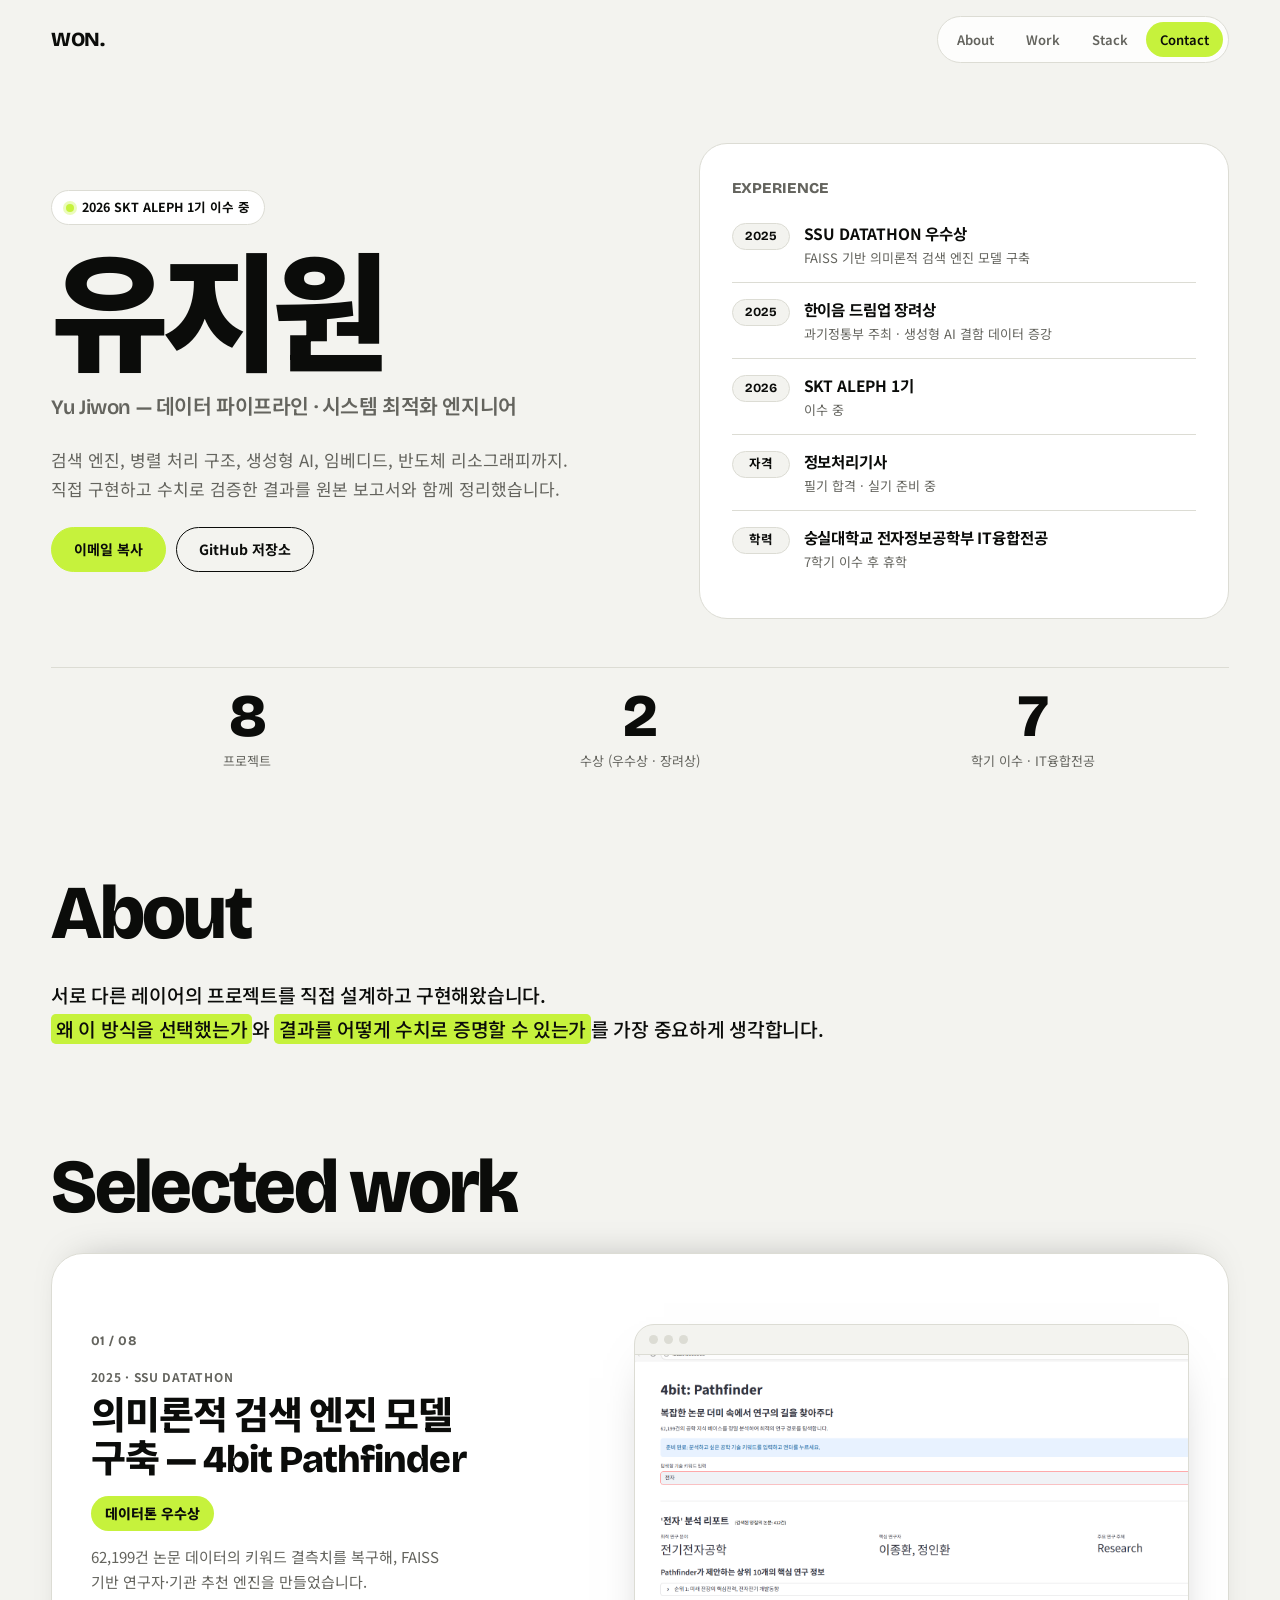
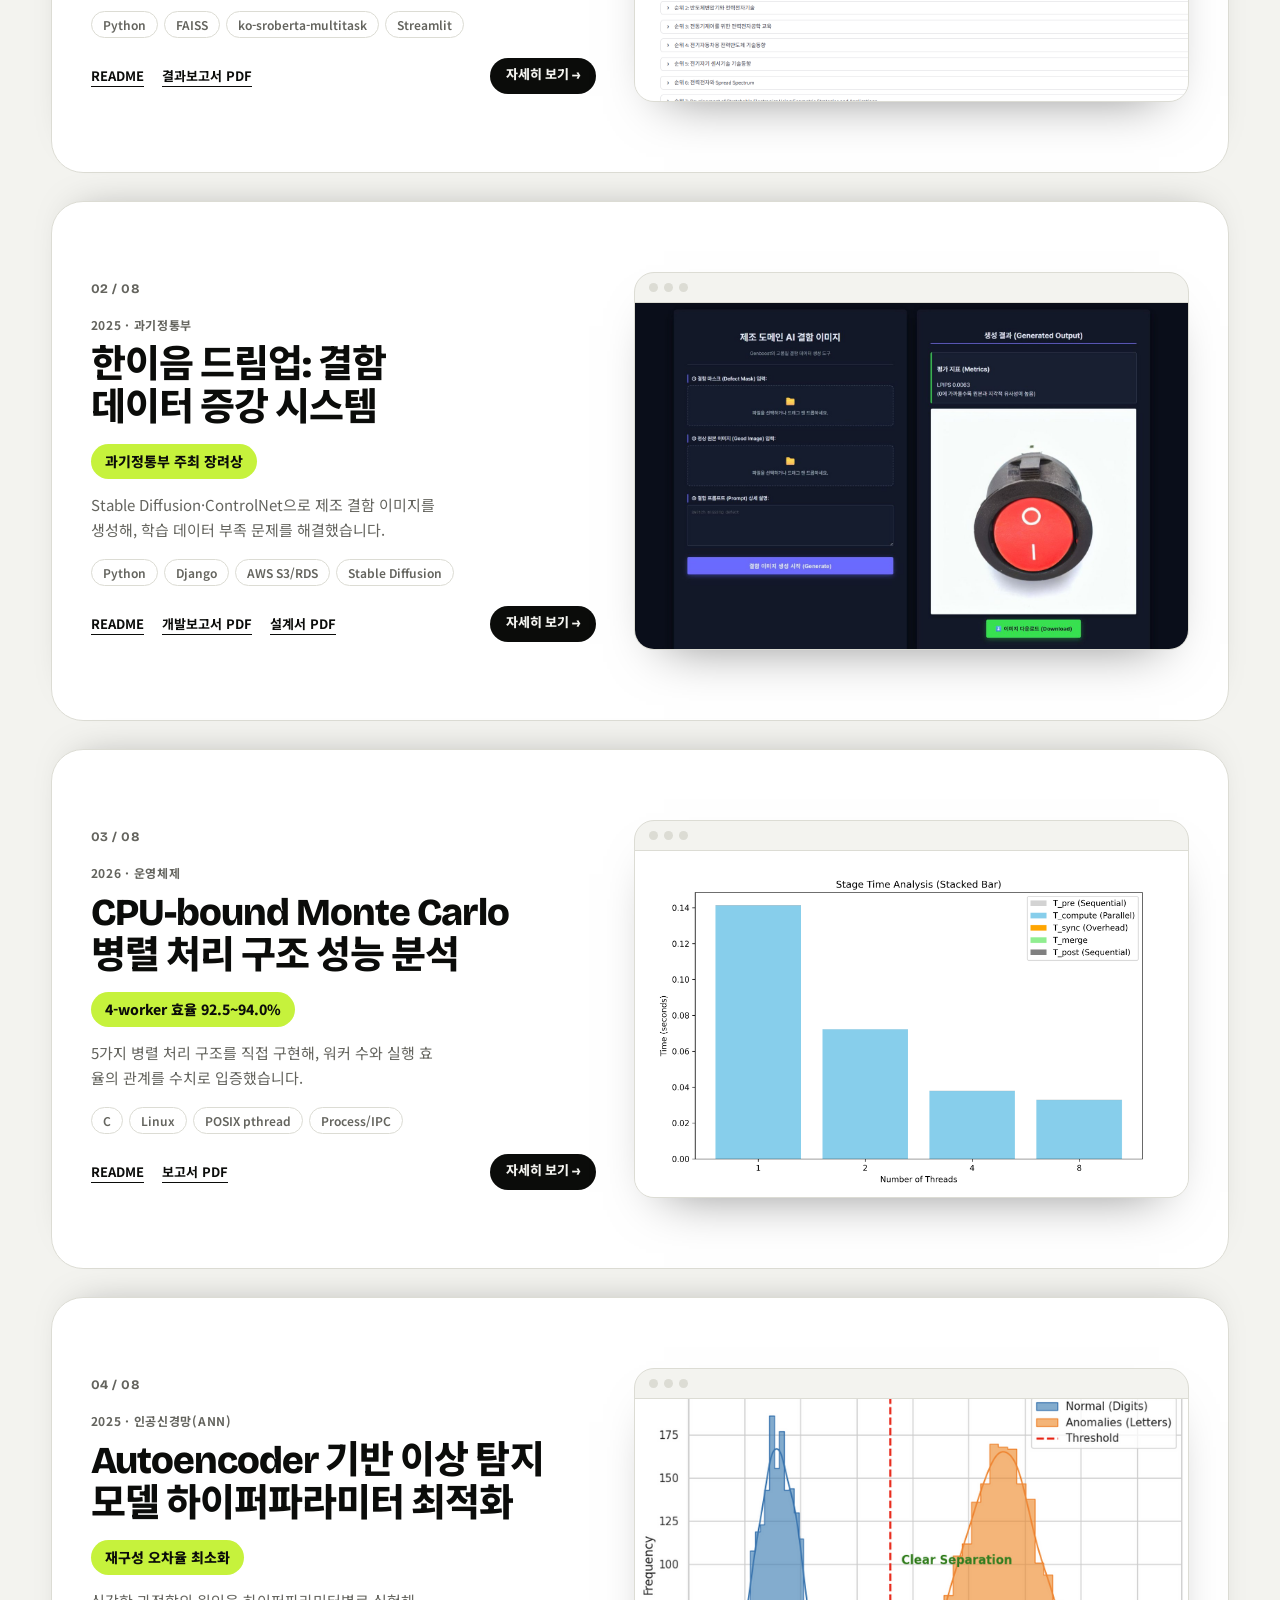
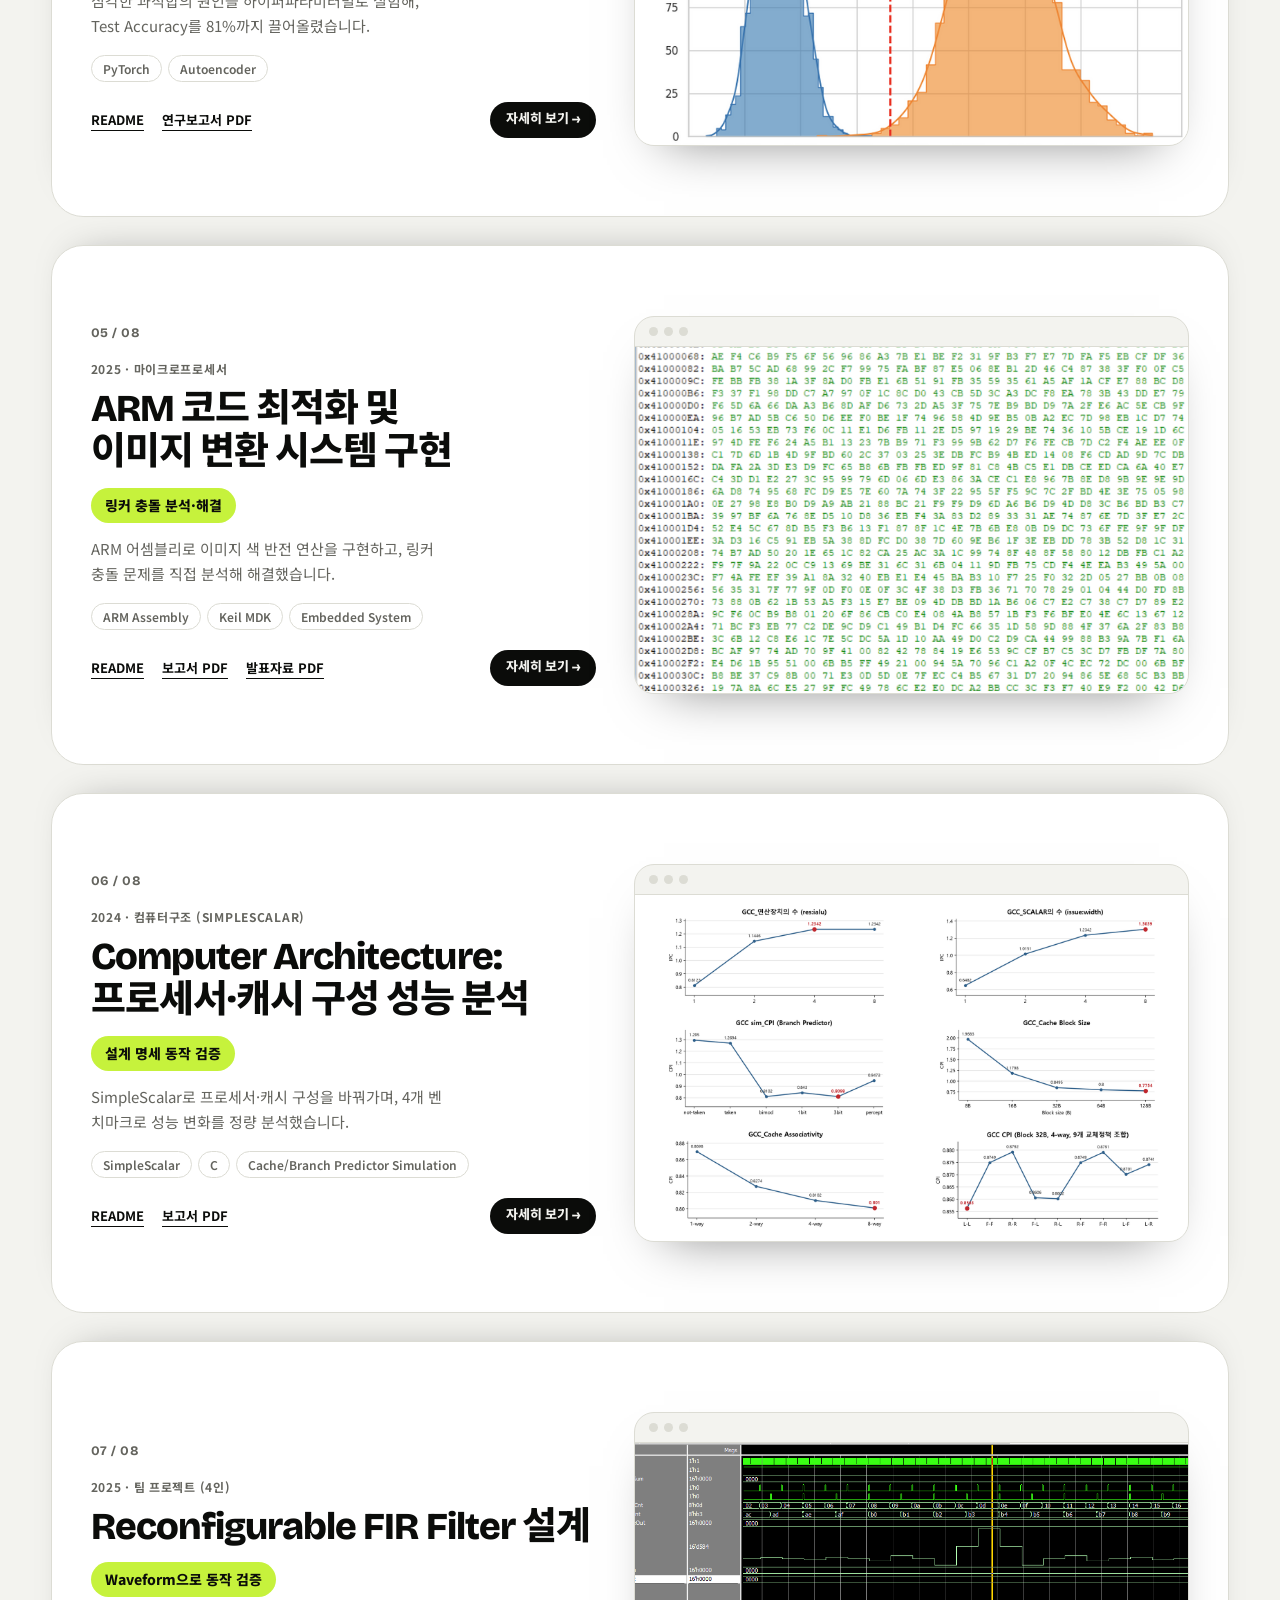
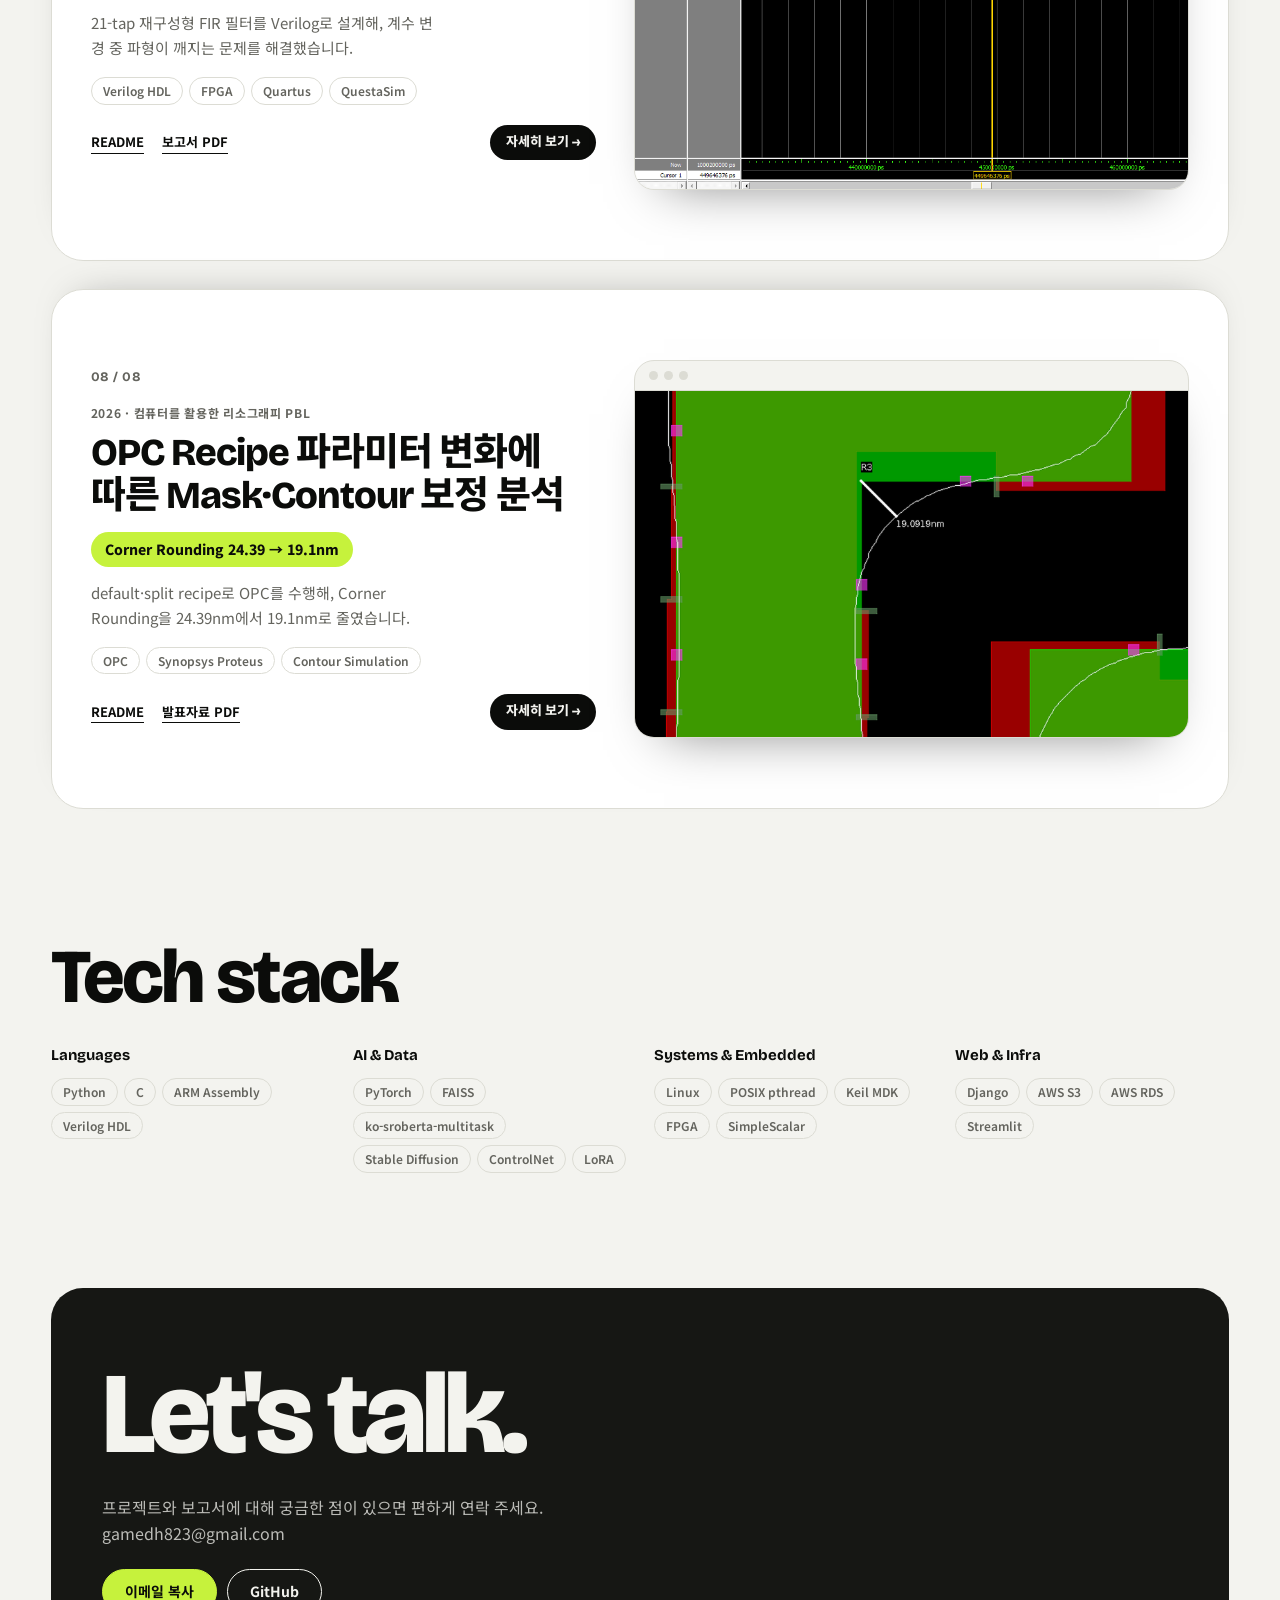
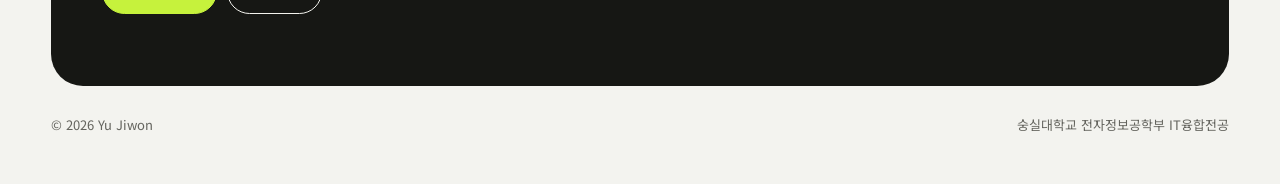
==== index.html @ 00af0dee "site.css / site.js에 버전 쿼리 추가: 수정 사항이 캐시 때문에 늦게 보이는 문제 방지 Co-Authored-By: Claude Sonnet 5.5 <noreply@" ====
<!DOCTYPE html>
<html lang="ko">
<head>
<meta charset="UTF-8">
<meta name="viewport" content="width=device-width, initial-scale=1.0">
<title>유지원 | Portfolio</title>
<meta name="description" content="검색 엔진, 운영체제 병렬 처리, 생성형 AI, 임베디드, 반도체 리소그래피까지 설계하고 수치로 검증한 프로젝트 포트폴리오">
<meta property="og:type" content="website">
<meta property="og:title" content="유지원 | Portfolio">
<meta property="og:description" content="검색 엔진, 운영체제 병렬 처리, 생성형 AI, 임베디드, 반도체 리소그래피까지 설계하고 수치로 검증한 프로젝트 포트폴리오">
<meta property="og:url" content="https://gamedh823-cmd.github.io/portfolio/">
<meta property="og:image" content="https://gamedh823-cmd.github.io/portfolio/assets/og-image.png">
<meta property="og:image:width" content="1200">
<meta property="og:image:height" content="630">
<meta name="twitter:card" content="summary_large_image">
<meta name="twitter:image" content="https://gamedh823-cmd.github.io/portfolio/assets/og-image.png">
<link rel="preconnect" href="https://fonts.googleapis.com">
<link rel="preconnect" href="https://fonts.gstatic.com" crossorigin>
<link rel="stylesheet" href="https://fonts.googleapis.com/css2?family=Bricolage+Grotesque:opsz,wght@12..96,600;12..96,800&family=Noto+Sans+KR:wght@400;500;700;900&display=swap">
<link rel="stylesheet" href="./site.css?v=202610121708">
</head>
<body>
<div class="wrap">
  <header class="nav"><a class="logo" href="#top">WON.</a><nav class="menu" aria-label="섹션 이동"><a href="#about">About</a><a href="#work">Work</a><a href="#stack">Stack</a><a class="go" href="#contact">Contact</a></nav></header>
  <section class="hero" id="top">
    <div>
      <span class="badge">2026 SKT ALEPH 1기 이수 중</span>
      <h1><em>유지원</em></h1>
      <p class="sub">Yu Jiwon — 데이터 파이프라인 · 시스템 최적화 엔지니어</p>
      <p class="blurb"><span class="ln">검색 엔진, 병렬 처리 구조, 생성형 AI, 임베디드, 반도체 리소그래피까지.</span><span class="ln">직접 구현하고 수치로 검증한 결과를 원본 보고서와 함께 정리했습니다.</span></p>
      <div class="btns"><button class="btn lime" type="button" data-copy="gamedh823@gmail.com"><span>이메일 복사</span></button><a class="btn" href="https://github.com/gamedh823-cmd/portfolio" target="_blank" rel="noopener">GitHub 저장소</a></div>
    </div>
    <aside class="hx" aria-label="Experience"><h2>Experience</h2><ul><li><span class="yr">2025</span><div><b>SSU DATATHON 우수상</b><em>FAISS 기반 의미론적 검색 엔진 모델 구축</em></div></li><li><span class="yr">2025</span><div><b>한이음 드림업 장려상</b><em>과기정통부 주최 · 생성형 AI 결함 데이터 증강</em></div></li><li><span class="yr">2026</span><div><b>SKT ALEPH 1기</b><em>이수 중</em></div></li><li><span class="yr">자격</span><div><b>정보처리기사</b><em>필기 합격 · 실기 준비 중</em></div></li><li><span class="yr">학력</span><div><b>숭실대학교 전자정보공학부 IT융합전공</b><em>7학기 이수 후 휴학</em></div></li></ul></aside>
  </section>
  <div class="nums"><div><b>8</b><span>프로젝트</span></div><div><b>2</b><span>수상 (우수상 · 장려상)</span></div><div><b>7</b><span>학기 이수 · IT융합전공</span></div></div>
  <section class="blk" id="about"><h2 class="t">About</h2><p class="about">서로 다른 레이어의 프로젝트를 직접 설계하고 구현해왔습니다.<br><mark>왜 이 방식을 선택했는가</mark>와 <mark>결과를 어떻게 수치로 증명할 수 있는가</mark>를 가장 중요하게 생각합니다.</p></section>
  <a id="projects"></a><section class="blk" id="work"><h2 class="t">Selected work</h2><div><article class="pc" style="--i:0" data-slug="semantic-search-engine" data-meta="2025 · SSU DATATHON" data-title="의미론적 검색 엔진 모델 구축 — 4bit Pathfinder" data-res="데이터톤 우수상"><div class="pt"><div class="pidx">01 / 08</div><div class="pmeta">2025 · SSU DATATHON</div><h3><a class="stretch" href="./project-pages/semantic-search-engine.html">의미론적 검색 엔진 모델 구축 — 4bit Pathfinder</a></h3><p class="pres">데이터톤 우수상</p><p class="psum">62,199건 논문 데이터의 키워드 결측치를 복구해, FAISS 기반 연구자·기관 추천 엔진을 만들었습니다.</p><div class="tags"><span class="tag">Python</span><span class="tag">FAISS</span><span class="tag">ko-sroberta-multitask</span><span class="tag">Streamlit</span></div><div class="plinks"><a href="https://github.com/gamedh823-cmd/portfolio/blob/main/projects/semantic-search-engine/README.md" target="_blank" rel="noopener">README</a><a href="./projects/semantic-search-engine/datathon_report.pdf" target="_blank" rel="noopener">결과보고서 PDF</a><span class="more">자세히 보기 →</span></div></div><div class="pm"><div class="dev"><div class="dev-bar"><i></i><i></i><i></i></div><img src="./assets/semantic-search-engine.png" alt="4bit Pathfinder 실행 화면"></div></div></article><article class="pc" style="--i:1" data-slug="hanium-dreamup" data-meta="2025 · 과기정통부" data-title="한이음 드림업: 결함 데이터 증강 시스템" data-res="과기정통부 주최 장려상"><div class="pt"><div class="pidx">02 / 08</div><div class="pmeta">2025 · 과기정통부</div><h3><a class="stretch" href="./project-pages/hanium-dreamup.html">한이음 드림업: 결함 데이터 증강 시스템</a></h3><p class="pres">과기정통부 주최 장려상</p><p class="psum">Stable Diffusion·ControlNet으로 제조 결함 이미지를 생성해, 학습 데이터 부족 문제를 해결했습니다.</p><div class="tags"><span class="tag">Python</span><span class="tag">Django</span><span class="tag">AWS S3/RDS</span><span class="tag">Stable Diffusion</span></div><div class="plinks"><a href="https://github.com/gamedh823-cmd/portfolio/blob/main/projects/hanium-dreamup/README.md" target="_blank" rel="noopener">README</a><a href="./projects/hanium-dreamup/hanium_report.pdf" target="_blank" rel="noopener">개발보고서 PDF</a><a href="./projects/hanium-dreamup/hanium_design.pdf" target="_blank" rel="noopener">설계서 PDF</a><span class="more">자세히 보기 →</span></div></div><div class="pm"><div class="dev"><div class="dev-bar"><i></i><i></i><i></i></div><img src="./assets/hanium-dreamup.jpg" alt="genboost 웹앱 생성 결과 화면 (결함 이미지와 LPIPS 평가 지표)"></div></div></article><article class="pc" style="--i:2" data-slug="os-monte-carlo-parallel" data-meta="2026 · 운영체제" data-title="CPU-bound Monte Carlo 병렬 처리 구조 성능 분석" data-res="4-worker 효율 92.5~94.0%"><div class="pt"><div class="pidx">03 / 08</div><div class="pmeta">2026 · 운영체제</div><h3><a class="stretch" href="./project-pages/os-monte-carlo-parallel.html">CPU-bound Monte Carlo 병렬 처리 구조 성능 분석</a></h3><p class="pres">4-worker 효율 92.5~94.0%</p><p class="psum">5가지 병렬 처리 구조를 직접 구현해, 워커 수와 실행 효율의 관계를 수치로 입증했습니다.</p><div class="tags"><span class="tag">C</span><span class="tag">Linux</span><span class="tag">POSIX pthread</span><span class="tag">Process/IPC</span></div><div class="plinks"><a href="https://github.com/gamedh823-cmd/portfolio/blob/main/projects/os-monte-carlo-parallel/README.md" target="_blank" rel="noopener">README</a><a href="./projects/os-monte-carlo-parallel/os_report.pdf" target="_blank" rel="noopener">보고서 PDF</a><span class="more">자세히 보기 →</span></div></div><div class="pm"><div class="dev"><div class="dev-bar"><i></i><i></i><i></i></div><img src="./assets/os-monte-carlo-parallel.png" alt="Worker 수 증가에 따른 실행 시간 감소 그래프"></div></div></article><article class="pc" style="--i:3" data-slug="ai-anomaly-detection" data-meta="2025 · 인공신경망(ANN)" data-title="Autoencoder 기반 이상 탐지 모델 하이퍼파라미터 최적화" data-res="재구성 오차율 최소화"><div class="pt"><div class="pidx">04 / 08</div><div class="pmeta">2025 · 인공신경망(ANN)</div><h3><a class="stretch" href="./project-pages/ai-anomaly-detection.html">Autoencoder 기반 이상 탐지 모델 하이퍼파라미터 최적화</a></h3><p class="pres">재구성 오차율 최소화</p><p class="psum">심각한 과적합의 원인을 하이퍼파라미터별로 실험해, Test Accuracy를 81%까지 끌어올렸습니다.</p><div class="tags"><span class="tag">PyTorch</span><span class="tag">Autoencoder</span></div><div class="plinks"><a href="https://github.com/gamedh823-cmd/portfolio/blob/main/projects/ai-anomaly-detection/README.md" target="_blank" rel="noopener">README</a><a href="./projects/ai-anomaly-detection/ann_project.pdf" target="_blank" rel="noopener">연구보고서 PDF</a><span class="more">자세히 보기 →</span></div></div><div class="pm"><div class="dev"><div class="dev-bar"><i></i><i></i><i></i></div><img src="./assets/ai-anomaly-detection.png" alt="정상/이상 데이터 재구성 오차 분포 개념도"></div></div></article><article class="pc" style="--i:4" data-slug="arm-image-processing" data-meta="2025 · 마이크로프로세서" data-title="ARM 코드 최적화 및 이미지 변환 시스템 구현" data-res="링커 충돌 분석·해결"><div class="pt"><div class="pidx">05 / 08</div><div class="pmeta">2025 · 마이크로프로세서</div><h3><a class="stretch" href="./project-pages/arm-image-processing.html">ARM 코드 최적화 및 이미지 변환 시스템 구현</a></h3><p class="pres">링커 충돌 분석·해결</p><p class="psum">ARM 어셈블리로 이미지 색 반전 연산을 구현하고, 링커 충돌 문제를 직접 분석해 해결했습니다.</p><div class="tags"><span class="tag">ARM Assembly</span><span class="tag">Keil MDK</span><span class="tag">Embedded System</span></div><div class="plinks"><a href="https://github.com/gamedh823-cmd/portfolio/blob/main/projects/arm-image-processing/README.md" target="_blank" rel="noopener">README</a><a href="./projects/arm-image-processing/microprocessor_report.pdf" target="_blank" rel="noopener">보고서 PDF</a><a href="./projects/arm-image-processing/microprocessor_presentation.pdf" target="_blank" rel="noopener">발표자료 PDF</a><span class="more">자세히 보기 →</span></div></div><div class="pm"><div class="dev"><div class="dev-bar"><i></i><i></i><i></i></div><img src="./assets/arm-image-processing.png" alt="Keil MDK 메모리 뷰 (음화 변환 실행 결과)"></div></div></article><article class="pc" style="--i:5" data-slug="cpu-4bit-architecture" data-meta="2024 · 컴퓨터구조 (SimpleScalar)" data-title="Computer Architecture: 프로세서·캐시 구성 성능 분석" data-res="설계 명세 동작 검증"><div class="pt"><div class="pidx">06 / 08</div><div class="pmeta">2024 · 컴퓨터구조 (SimpleScalar)</div><h3><a class="stretch" href="./project-pages/cpu-4bit-architecture.html">Computer Architecture: 프로세서·캐시 구성 성능 분석</a></h3><p class="pres">설계 명세 동작 검증</p><p class="psum">SimpleScalar로 프로세서·캐시 구성을 바꿔가며, 4개 벤치마크로 성능 변화를 정량 분석했습니다.</p><div class="tags"><span class="tag">SimpleScalar</span><span class="tag">C</span><span class="tag">Cache/Branch Predictor Simulation</span></div><div class="plinks"><a href="https://github.com/gamedh823-cmd/portfolio/blob/main/projects/cpu-4bit-architecture/README.md" target="_blank" rel="noopener">README</a><a href="./projects/cpu-4bit-architecture/computer_architecture_report.pdf" target="_blank" rel="noopener">보고서 PDF</a><span class="more">자세히 보기 →</span></div></div><div class="pm"><div class="dev"><div class="dev-bar"><i></i><i></i><i></i></div><img src="./assets/cpu-4bit-architecture.png" alt="GCC 벤치마크 기준 프로세서·캐시 파라미터 6종별 성능 그래프"></div></div></article><article class="pc" style="--i:6" data-slug="fir-filter-design" data-meta="2025 · 팀 프로젝트 (4인)" data-title="Reconfigurable FIR Filter 설계" data-res="Waveform으로 동작 검증"><div class="pt"><div class="pidx">07 / 08</div><div class="pmeta">2025 · 팀 프로젝트 (4인)</div><h3><a class="stretch" href="./project-pages/fir-filter-design.html">Reconfigurable FIR Filter 설계</a></h3><p class="pres">Waveform으로 동작 검증</p><p class="psum">21-tap 재구성형 FIR 필터를 Verilog로 설계해, 계수 변경 중 파형이 깨지는 문제를 해결했습니다.</p><div class="tags"><span class="tag">Verilog HDL</span><span class="tag">FPGA</span><span class="tag">Quartus</span><span class="tag">QuestaSim</span></div><div class="plinks"><a href="https://github.com/gamedh823-cmd/portfolio/blob/main/projects/fir-filter-design/README.md" target="_blank" rel="noopener">README</a><a href="./projects/fir-filter-design/fir_filter_report.pdf" target="_blank" rel="noopener">보고서 PDF</a><span class="more">자세히 보기 →</span></div></div><div class="pm"><div class="dev"><div class="dev-bar"><i></i><i></i><i></i></div><img src="./assets/fir-filter-design.png" alt="QuestaSim Impulse Response Waveform 시뮬레이션 결과"></div></div></article><article class="pc" style="--i:7" data-slug="lithography-opc-pbl" data-meta="2026 · 컴퓨터를 활용한 리소그래피 PBL" data-title="OPC Recipe 파라미터 변화에 따른 Mask·Contour 보정 분석" data-res="Corner Rounding 24.39 → 19.1nm"><div class="pt"><div class="pidx">08 / 08</div><div class="pmeta">2026 · 컴퓨터를 활용한 리소그래피 PBL</div><h3><a class="stretch" href="./project-pages/lithography-opc-pbl.html">OPC Recipe 파라미터 변화에 따른 Mask·Contour 보정 분석</a></h3><p class="pres">Corner Rounding 24.39 → 19.1nm</p><p class="psum">default·split recipe로 OPC를 수행해, Corner Rounding을 24.39nm에서 19.1nm로 줄였습니다.</p><div class="tags"><span class="tag">OPC</span><span class="tag">Synopsys Proteus</span><span class="tag">Contour Simulation</span></div><div class="plinks"><a href="https://github.com/gamedh823-cmd/portfolio/blob/main/projects/lithography-opc-pbl/README.md" target="_blank" rel="noopener">README</a><a href="./projects/lithography-opc-pbl/lithography_pbl.pdf" target="_blank" rel="noopener">발표자료 PDF</a><span class="more">자세히 보기 →</span></div></div><div class="pm"><div class="dev"><div class="dev-bar"><i></i><i></i><i></i></div><img src="./assets/lithography-opc-pbl.png" alt="Split recipe 적용 후 Corner Rounding 19.09nm 측정 화면 (Synopsys Proteus)"></div></div></article></div></section>
  <section class="blk" id="stack"><h2 class="t">Tech stack</h2><div class="stk"><div><h3>Languages</h3><div class="chips"><span class="tag">Python</span><span class="tag">C</span><span class="tag">ARM Assembly</span><span class="tag">Verilog HDL</span></div></div><div><h3>AI &amp; Data</h3><div class="chips"><span class="tag">PyTorch</span><span class="tag">FAISS</span><span class="tag">ko-sroberta-multitask</span><span class="tag">Stable Diffusion</span><span class="tag">ControlNet</span><span class="tag">LoRA</span></div></div><div><h3>Systems &amp; Embedded</h3><div class="chips"><span class="tag">Linux</span><span class="tag">POSIX pthread</span><span class="tag">Keil MDK</span><span class="tag">FPGA</span><span class="tag">SimpleScalar</span></div></div><div><h3>Web &amp; Infra</h3><div class="chips"><span class="tag">Django</span><span class="tag">AWS S3</span><span class="tag">AWS RDS</span><span class="tag">Streamlit</span></div></div></div></section>
  <section class="end" id="contact"><h2>Let's talk.</h2><p>프로젝트와 보고서에 대해 궁금한 점이 있으면 편하게 연락 주세요.<br>gamedh823@gmail.com</p><div class="btns"><button class="btn lime" type="button" data-copy="gamedh823@gmail.com"><span>이메일 복사</span></button><a class="btn" href="https://github.com/gamedh823-cmd/portfolio" target="_blank" rel="noopener">GitHub</a></div></section>
  <footer><span>© 2026 Yu Jiwon</span><span>숭실대학교 전자정보공학부 IT융합전공</span></footer>
</div>
<dialog class="sheet" id="sheet" aria-labelledby="shTitle"><div class="sh">
  <div class="shtop"><button class="pillbtn shclose" type="button">← 닫기</button><div class="shnav"><button class="pillbtn shprev" type="button" aria-label="이전 프로젝트">←</button><span class="shidx" aria-live="polite"></span><button class="pillbtn lime shnextbtn" type="button" aria-label="다음 프로젝트">→</button></div></div>
  <div class="shmeta"></div><h2 class="shtitle" id="shTitle"></h2><span class="shres"></span>
  <div class="shmedia"><div class="dev"><div class="dev-bar"><i></i><i></i><i></i></div><img alt=""></div></div>
  <div class="shbody"></div>
  <button class="shnext" type="button"><span><small>다음 프로젝트</small><b></b></span><i aria-hidden="true">→</i></button>
</div></dialog>
<template id="t-semantic-search-engine"><div class="shtags"><span class="tag">Python</span><span class="tag">FAISS</span><span class="tag">ko-sroberta-multitask</span><span class="tag">Streamlit</span></div><section class="shs"><h3>문제</h3><div class="shb"><p>62,199건의 공학 분야 논문 메타데이터를 다뤘는데, 트렌드 분석에 가장 중요한 키워드(KYWD) 필드가 <strong>26.38%나 비어 있었습니다.</strong></p>
<p>이 상태로는 정확한 연구 동향 분석이 불가능했고, 설령 키워드가 있어도 사용자가 입력한 검색어와 논문 제목의 단어가 정확히 일치하지 않으면 관련 논문을 못 찾는 문제도 있었습니다.</p></div></section><section class="shs"><h3>나의 역할</h3><div class="shb"><p>데이터 전처리부터 모델링 및 최적화까지 이 파트를 맡았습니다.</p></div></section><section class="shs"><h3>구현 방법</h3><div class="shb"><p>결측치를 그냥 버리지 않고, 논문 제목에서 단어를 추출해 채우는 방식을 택했습니다. 긴 단어부터 우선 매칭되도록 정렬한 <code>master_vocab</code> 사전을 만들고, 동의어를 하나로 묶는 매핑과 140여 개 불용어 사전으로 노이즈를 걸러 제목에서 키워드를 역추출했습니다.</p>
<p>논문 제목을 <code>ko-sroberta-multitask</code>로 임베딩하고 FAISS 인덱스에 넣어, 62,199건 전체를 실시간으로 유사도 검색할 수 있게 만들었습니다.</p>
<p>Streamlit으로 &ldquo;4bit Pathfinder&rdquo;라는 대화형 웹 UI를 만들어, 키워드를 입력하면 관련 연구 분야·핵심 연구자·주요 기관을 바로 보여주도록 구성했습니다.</p></div></section><section class="shs"><h3>문제 해결 과정</h3><div class="shb"><p>키워드 결측치 26.38%를 제목 기반 역추출로 복구했더니 <strong>77.39%가 복구되어 최종 데이터 충전율 94.0%</strong>를 달성했습니다.</p>
<p>검색 결과에는 &ldquo;소개&rdquo;, &ldquo;안내&rdquo;, &ldquo;공지&rdquo; 같은 연구와 무관한 행정성 노이즈가 섞여 들어오는 문제도 있었는데, 이런 단어가 포함된 항목을 걸러내는 필터링 로직을 추가해서 순수 연구물 위주로 결과가 나오도록 정리했습니다.</p></div></section><section class="shs"><h3>결과</h3><div class="shb res"><p>결과적으로 데이터톤에서 <strong>우수상</strong>을 받았습니다.</p></div></section><section class="shs"><h3>증빙 자료</h3><div class="shev"><a class="btn" href="./projects/semantic-search-engine/datathon_report.pdf" target="_blank" rel="noopener">데이터톤 결과보고서 (PDF)</a><a class="btn ghost" href="https://github.com/gamedh823-cmd/portfolio/blob/main/projects/semantic-search-engine/README.md" target="_blank" rel="noopener">GitHub README</a></div></section></template><template id="t-hanium-dreamup"><div class="shtags"><span class="tag">Python</span><span class="tag">Django</span><span class="tag">AWS S3/RDS</span><span class="tag">Stable Diffusion</span><span class="tag">ControlNet</span><span class="tag">LoRA</span></div><section class="shs"><h3>문제</h3><div class="shb"><p>제조 현장에서 결함 이미지를 학습 데이터로 쓰려면 실제 불량이 날 때까지 기다려야 했습니다.</p>
<p>불량률이 낮을수록 데이터는 더 안 모이는데, 검사 모델은 그 데이터로 학습해야 하는 딜레마였습니다.</p>
<p>그래서 실제 결함과 비슷한 이미지를 인위적으로 만들어내는 쪽으로 방향을 잡았습니다.</p></div></section><section class="shs"><h3>나의 역할</h3><div class="shb"><p>AI 모델 개발 파트를 맡았고, 요구사항 정의서·서비스 흐름도·화면 설계서·알고리즘 명세서·ERD까지 설계 문서 작업도 같이 했습니다.</p></div></section><section class="shs"><h3>구현 방법</h3><div class="shb"><p>Stable Diffusion에 ControlNet과 LoRA를 얹어서 제조 결함 이미지를 생성하는 모델을 만들었습니다.</p>
<p>이걸 Django 백엔드, AWS S3/RDS와 연동해서 생성된 이미지가 바로 서비스에 반영되도록 구성했습니다.</p></div></section><section class="shs"><h3>문제 해결 과정</h3><div class="shb"><p>AI 모델이 뱉어내는 결과물이 실제 응용 소프트웨어 쪽 요구사항과 맞지 않아 연동이 꼬였습니다.</p>
<p>서비스 흐름도와 알고리즘 명세서를 기준으로 인터페이스를 다시 정의해서 풀었습니다.</p></div></section><section class="shs"><h3>결과</h3><div class="shb res"><p>이 과정을 거쳐 <strong>장려상</strong>을 받았습니다.</p></div></section><section class="shs"><h3>증빙 자료</h3><div class="shev"><a class="btn" href="./projects/hanium-dreamup/hanium_report.pdf" target="_blank" rel="noopener">한이음 개발보고서 (PDF)</a><a class="btn" href="./projects/hanium-dreamup/hanium_design.pdf" target="_blank" rel="noopener">HW 제작설계서 (PDF)</a><a class="btn ghost" href="https://github.com/gamedh823-cmd/portfolio/blob/main/projects/hanium-dreamup/README.md" target="_blank" rel="noopener">GitHub README</a></div></section></template><template id="t-os-monte-carlo-parallel"><div class="shtags"><span class="tag">C</span><span class="tag">Linux</span><span class="tag">POSIX pthread</span><span class="tag">Process/IPC</span></div><section class="shs"><h3>문제</h3><div class="shb"><p>워커 수를 늘리면 그만큼 빨라질 거라고 흔히 가정하지만, 실제로 그런지 직접 측정해본 경우는 많지 않습니다.</p>
<p>코어를 다 쓰는 것(활용률)과 실제로 빨리 끝나는 것(실행시간 단축)이 같은 말인지도 확실하지 않았습니다.</p></div></section><section class="shs"><h3>나의 역할</h3><div class="shb"><p>차량 추종 위험도를 Monte Carlo로 계산하는 CPU-bound 워크로드를 설계하고, Sequential/Thread/Process/Hybrid/Pipeline 5가지 구조를 팀원들과 구현했습니다.</p>
<p>그중 초기 시스템 설계 배경과 병렬화 모델의 타당성을 정리하는 부분, 중간 발표를 맡았고, trial 단위 deterministic seed 계산과 checksum 검증 체계를 설계했습니다.</p>
<p>실험은 Linux 환경에서 1.2억 trial × 50 step 조건으로 1/2/4/8 worker 각각 직접 돌렸고, 반복 실험 수치를 대조·검수한 뒤 Speedup·Efficiency·CPU 활용률 그래프를 직접 그렸습니다.</p></div></section><section class="shs"><h3>구현 방법</h3><div class="shb"><p>CPU-bound Monte Carlo 워크로드를 C로 구현 (1.2억 trial 규모)</p>
<p>POSIX pthread, Process/IPC를 이용해 5가지 처리 구조(Sequential, Thread, Process, Hybrid, Pipeline)를 각각 구현</p>
<p>Strong Scaling 기준으로 worker 수를 늘려가며 실행 시간과 자원 사용률을 측정</p></div></section><section class="shs"><h3>문제 해결 과정</h3><div class="shb"><p>4-worker에서는 자원 포화도가 높게 나왔는데, 8-worker로 올리니 오히려 효율이 떨어졌습니다.</p>
<p>처음엔 측정 오류인가 싶어서 반복 실험으로 수치를 다시 대조·검수했는데, 같은 패턴이 재현됐습니다.</p>
<p>즉 코어를 더 쓴다고 실행시간이 그만큼 줄어드는 게 아니라는 걸 숫자로 확인한 셈입니다.</p></div></section><section class="shs"><h3>결과</h3><div class="shb res"><p>1.2억 trial 규모의 스케일링 측정을 완료했고, <strong>4-worker 환경에서 92.5~94.0% 수준의 효율</strong>을 확인했습니다.</p></div></section><section class="shs"><h3>증빙 자료</h3><div class="shev"><a class="btn" href="./projects/os-monte-carlo-parallel/os_report.pdf" target="_blank" rel="noopener">운영체제 프로젝트 보고서 (PDF)</a><a class="btn ghost" href="https://github.com/gamedh823-cmd/portfolio/blob/main/projects/os-monte-carlo-parallel/README.md" target="_blank" rel="noopener">GitHub README</a></div></section></template><template id="t-ai-anomaly-detection"><div class="shtags"><span class="tag">PyTorch</span><span class="tag">Autoencoder</span></div><section class="shs"><h3>문제</h3><div class="shb"><p>Baseline 모델(784-596-408-220-32 구조, GELU, Adam, lr 5e-3, epoch 400)을 그대로 돌렸더니 <strong>Validation 정확도는 94.5%인데 Test 정확도는 67.86%로 폭락</strong>하는 심각한 과적합이 나타났습니다.</p>
<p>epoch을 늘릴수록 모델이 이상 데이터까지 복원해버려서, 정상/이상을 가르는 threshold가 지나치게 낮아진 게 원인이었습니다.</p></div></section><section class="shs"><h3>나의 역할</h3><div class="shb"><p>Layer/Node 구조, Epoch, Batch Size·Learning Rate, Optimizer·Activation Function, Loss Function을 하나씩 바꿔가며 비교하는 하이퍼파라미터 최적화 실험을 진행했습니다.</p></div></section><section class="shs"><h3>구현 방법</h3><div class="shb"><p>Layer/Node: 784-596-408-220-32에서 784-600-512-256-128-64-32로 층을 늘려 Latent Space 분리를 더 뚜렷하게 만들었습니다.</p>
<p>Epoch: 400에서 60으로 줄여 과적합을 억제했습니다.</p>
<p>Batch Size·Learning Rate: lr 0.001/0.005 × batch 64/128/256 조합을 전부 비교했습니다.</p>
<p>Optimizer·Activation: Adam+SiLU, AdamW+GELU, NAdam+ReLU 세 조합을 비교했습니다.</p>
<p>Loss Function: MSE, L1, HuberLoss, BCELoss를 비교했습니다.</p></div></section><section class="shs"><h3>문제 해결 과정</h3><div class="shb"><p>가장 인상적이었던 건 Learning Rate 0.005에 batch 128을 같이 쓰니 <strong>Accuracy가 0.51까지 붕괴</strong>한 실험이었습니다.</p>
<p>학습률과 배치가 둘 다 크면 gradient 분산이 줄면서 최소점 주변을 지나쳐 진동·발산한다는 걸 수치로 확인했습니다.</p>
<p>반대로 lr 0.001은 batch 크기가 바뀌어도 안정적이었습니다.</p>
<p>최종적으로는 NAdam+ReLU 조합이 정상·이상 데이터의 재구성 오차 분리도가 가장 좋았고, Loss Function은 MSE가 가장 안정적으로 수렴했습니다.</p></div></section><section class="shs"><h3>결과</h3><div class="shb res"><p>최종 모델(784-600-512-256-128-64-32, ReLU, NAdam, lr 1e-3, batch 64, epoch 60, MSE)로 <strong>Test Accuracy 0.8116, Precision 0.8133, Recall 0.8090, F1-Score 0.8111</strong>을 달성했습니다.</p></div></section><section class="shs"><h3>증빙 자료</h3><div class="shev"><a class="btn" href="./projects/ai-anomaly-detection/ann_project.pdf" target="_blank" rel="noopener">ANN 연구보고서 (PDF)</a><a class="btn ghost" href="https://github.com/gamedh823-cmd/portfolio/blob/main/projects/ai-anomaly-detection/README.md" target="_blank" rel="noopener">GitHub README</a></div></section></template><template id="t-arm-image-processing"><div class="shtags"><span class="tag">ARM Assembly</span><span class="tag">Keil MDK</span><span class="tag">Embedded System</span></div><section class="shs"><h3>문제</h3><div class="shb"><p>Keil MDK 환경에서 32비트 RGBA 이미지를 어셈블리 레벨에서 직접 처리해야 하는 과제였습니다.</p>
<p>고수준 언어의 도움 없이 레지스터 단위로 픽셀을 다뤄야 했습니다.</p></div></section><section class="shs"><h3>나의 역할</h3><div class="shb"><p>Subproject#2인 색 반전(negative) 연산을 맡아서, R/G/B 채널 값을 각각 255에서 빼는 어셈블리 함수를 직접 짰습니다.</p></div></section><section class="shs"><h3>구현 방법</h3><div class="shb"><p>32비트 RGBA 픽셀을 순회하며 R, G, B 각 채널을 255에서 빼는 색 반전 연산을 ARM 어셈블리로 구현</p>
<p>원본의 순차 접근 방식과, 채널별로 독립적으로 후처리하는 메모리 리로케이션(Planner) 방식을 비교해 구조를 설계</p>
<p>Keil MDK에서 메모리 맵을 직접 분석</p></div></section><section class="shs"><h3>문제 해결 과정</h3><div class="shb"><p>개발 중에 링커 진입점이 중복 충돌하는 <strong>L6235E</strong> 에러가 났습니다.</p>
<p><code>assem.s</code> 파일 안에서 ENTRY와 EXPORT를 재정의해서 진입점을 다시 잡는 방식으로 해결했습니다.</p></div></section><section class="shs"><h3>결과</h3><div class="shb res"><p><strong>Subproject#2 구현을 완료</strong>했고, 메모리 리로케이션 분석 결과를 보고서로 정리했습니다.</p></div></section><section class="shs"><h3>증빙 자료</h3><div class="shev"><a class="btn" href="./projects/arm-image-processing/microprocessor_report.pdf" target="_blank" rel="noopener">마이크로프로세서 보고서 (PDF)</a><a class="btn" href="./projects/arm-image-processing/microprocessor_presentation.pdf" target="_blank" rel="noopener">발표자료 (PDF)</a><a class="btn ghost" href="https://github.com/gamedh823-cmd/portfolio/blob/main/projects/arm-image-processing/README.md" target="_blank" rel="noopener">GitHub README</a></div></section></template><template id="t-cpu-4bit-architecture"><div class="shtags"><span class="tag">SimpleScalar</span><span class="tag">C</span><span class="tag">Cache/Branch Predictor Simulation</span></div><section class="shs"><h3>문제</h3><div class="shb"><p>&ldquo;연산 장치를 늘리면 항상 빨라진다&rdquo;, &ldquo;캐시를 늘리면 항상 좋아진다&rdquo;는 가정이 실제로 어느 지점까지 맞고 어디서 깨지는지, 직접 시뮬레이션해서 확인해본 적은 없었습니다.</p>
<p>하드웨어를 직접 제작하지 않고도 이런 설계 옵션들의 효과를 비교할 방법이 필요했습니다.</p></div></section><section class="shs"><h3>나의 역할</h3><div class="shb"><p>팀원 4명(김주하, 유지원, 이재민, 최은지)이 함께 SimpleScalar 시뮬레이터로 프로세서 구성(연산장치 수, superscalar width, branch predictor)과 캐시 구성(block size, associativity, replacement policy)을 바꿔가며 실험을 설계했습니다.</p>
<p>GCC·ANAGRAM·COMPRESS95·GO 4개 벤치마크에 대해 시뮬레이션을 돌리고 결과를 분석했습니다.</p></div></section><section class="shs"><h3>구현 방법</h3><div class="shb"><p>res:ialu(정수 ALU 개수), issue:width(스칼라 수), bpred(분기 예측 방식)를 각각 바꿔가며 IPC/CPI 변화를 측정했습니다.</p>
<p>cache block size(8B~128B), associativity(1~8-way), replacement policy(LRU/FIFO/RANDOM 9가지 조합)를 바꿔가며 CPI·AMAT 변화를 측정했습니다.</p>
<p>개별 파라미터의 최적값을 먼저 찾은 뒤, 이를 조합했을 때 성능이 실제로 더 좋아지는지 검증하는 방식으로 최적 캐시 구성을 탐색했습니다.</p></div></section><section class="shs"><h3>문제 해결 과정</h3><div class="shb"><p>연산 장치 수를 4개에서 8개로 늘려도 IPC가 그대로인 현상을 발견했습니다.</p>
<p>issue:width(한 사이클에 실행 단계로 넘길 수 있는 명령어 수)가 4로 고정되어 있어, 늘어난 연산 장치가 실제로는 활용되지 못하고 있었습니다.</p>
<p>캐시 쪽에서는 COMPRESS95와 GO에서 각각 측정 오류·워크로드 특성 문제를 발견해 재검증했습니다.</p>
<p>그 결과 애플리케이션마다 최적 조합이 다르다는 것을 확인했습니다 — 예를 들어 COMPRESS95는 다른 벤치마크와 달리 64B block size가 최적이었습니다.</p></div></section><section class="shs"><h3>결과</h3><div class="shb res"><p>4개 벤치마크 모두에서 <strong>개별 파라미터를 최적화한 조합이 각 파라미터를 단독으로 최적화했을 때보다 낮은 CPI</strong>를 기록해, 파라미터 간 상호작용을 수치로 입증했습니다.</p></div></section><section class="shs"><h3>증빙 자료</h3><div class="shev"><a class="btn" href="./projects/cpu-4bit-architecture/computer_architecture_report.pdf" target="_blank" rel="noopener">프로젝트 보고서 (PDF)</a><a class="btn ghost" href="https://github.com/gamedh823-cmd/portfolio/blob/main/projects/cpu-4bit-architecture/README.md" target="_blank" rel="noopener">GitHub README</a></div></section></template><template id="t-fir-filter-design"><div class="shtags"><span class="tag">Verilog HDL</span><span class="tag">FPGA</span><span class="tag">Quartus</span><span class="tag">QuestaSim</span></div><section class="shs"><h3>문제</h3><div class="shb"><p>고정 계수(fixed-coefficient) FIR 필터는 설계 시점에 정해진 필터 특성 하나만 제공합니다. 저역통과·고역통과·대역통과 등 특성이 바뀔 때마다 하드웨어를 새로 설계해야 하는 게 비효율적이었습니다.</p></div></section><section class="shs"><h3>나의 역할</h3><div class="shb"><p>기본 Verilog 코드 작성, Waveform 확인, 보고서 작성을 맡았습니다. (팀장·발표는 한승조, Waveform 확인·발표는 최승완, Testbench 코드 작성은 정의찬이 각각 분담)</p></div></section><section class="shs"><h3>구현 방법</h3><div class="shb"><p>21-tap Multiply-Accumulate(MAC) 구조의 FIR 필터를 Verilog로 설계</p>
<p>필터 계수(coefficient)를 4개의 SRAM(SpSram10x16) 모듈에 저장해, 계수를 바꾸는 것만으로 필터 특성을 재구성할 수 있는 구조로 설계</p>
<p>Controller(FSM)로 &ldquo;계수 업데이트 단계&rdquo;와 &ldquo;필터 연산 단계&rdquo;를 분리 제어</p>
<p>Quartus·QuestaSim으로 시뮬레이션 및 Impulse Response Waveform 분석</p></div></section><section class="shs"><h3>문제 해결 과정</h3><div class="shb"><p>FIR 연산이 진행되는 도중 계수를 바꾸면 tap마다 서로 다른 계수가 섞여서 waveform이 고르게 안 나오는 문제가 있었습니다.</p>
<p>계수 업데이트 구간과 필터 연산 구간을 완전히 분리된 타이밍으로 설계해서 해결했습니다 — 필터 연산 단계에서는 SRAM을 Read-only로, 계수 업데이트 단계에서는 Write-only로 동작하도록 FSM에서 통제했습니다.</p></div></section><section class="shs"><h3>결과</h3><div class="shb res"><p>Impulse Response Waveform 검증 결과, 계수가 정상적으로 로딩되고 <strong>FIR 구조에 오류가 없음을 확인</strong>했습니다.</p><p>출력 파형은 Kaiser window 기반 계수의 대칭 구조(Linear Phase FIR)를 그대로 보여주었습니다.</p></div></section><section class="shs"><h3>증빙 자료</h3><div class="shev"><a class="btn" href="./projects/fir-filter-design/fir_filter_report.pdf" target="_blank" rel="noopener">Reconfigurable FIR Filter 보고서 (PDF)</a><a class="btn ghost" href="https://github.com/gamedh823-cmd/portfolio/blob/main/projects/fir-filter-design/README.md" target="_blank" rel="noopener">GitHub README</a></div></section></template><template id="t-lithography-opc-pbl"><div class="shtags"><span class="tag">OPC</span><span class="tag">Synopsys Proteus</span><span class="tag">Contour Simulation</span></div><section class="shs"><h3>문제</h3><div class="shb"><p>빛의 회절 때문에 마스크 패턴을 그대로 인쇄하면 모서리가 둥글어지고 선폭이 줄어드는 왜곡이 생깁니다. OPC는 이를 미리 보정하는 기술인데, Recipe 파라미터에 따라 보정 결과가 달라집니다.</p>
<p>어떤 파라미터가 어떤 품질 지표를 바꾸는지 직접 확인하는 것이 과제의 목표였습니다.</p></div></section><section class="shs"><h3>나의 역할</h3><div class="shb"><p>6인 팀에서 실험을 담당했습니다. default / split 두 가지 recipe를 설정해 OPC를 수행하고, Contour simulation 결과를 비교하는 실험을 진행했습니다.</p></div></section><section class="shs"><h3>구현 방법</h3><div class="shb"><p>Feature Classification: Min_feature 65nm → 50nm</p>
<p>Dissection: nominal_seg_len 50 → 40, num_run_segs 5 → 6 등으로 Edge를 더 세밀하게 분할</p>
<p>Retargeting: vert_control 1.0 → 0.8로 Corner 부근 과보정 방지</p>
<p>Hierman으로 Template 생성 후 Corexec으로 Recipe를 적용해 OPC 수행, Contour simulation 후 CD 측정</p></div></section><section class="shs"><h3>문제 해결 과정</h3><div class="shb"><p>파라미터마다 영향을 주는 영역이 달라, 변경 항목별로 예상 결과를 먼저 세운 뒤 실제 측정값과 대조했습니다.</p>
<p>두 recipe의 Contour를 같은 위치에서 측정해 Segment 세분화 → Corner·Edge 보정 정밀도 향상이라는 가설을 확인했습니다.</p></div></section><section class="shs"><h3>결과</h3><div class="shb res"><p>Split recipe 적용으로 <strong>Corner Rounding 24.39nm → 19.1nm</strong>, Mask–Contour CD 차이 5nm → 3.5nm, Contour narrowing 1.5nm → 1nm로 개선됐고 Line Edge Roughness도 감소했습니다.</p></div></section><section class="shs"><h3>증빙 자료</h3><div class="shev"><a class="btn" href="./projects/lithography-opc-pbl/lithography_pbl.pdf" target="_blank" rel="noopener">PBL 과제 발표자료 (PDF)</a><a class="btn ghost" href="https://github.com/gamedh823-cmd/portfolio/blob/main/projects/lithography-opc-pbl/README.md" target="_blank" rel="noopener">GitHub README</a></div></section></template>
<script src="./site.js?v=202610121708"></script>
</body>
</html>
---- site.css ----
/* Layout: 라임 포인트 + 큰 타이포. 히어로는 이름(작게) | Experience 2단. 프로젝트는 쌓이는 카드, 클릭하면 아래에서 올라오는 상세 시트. */
  :root{
    --bg:#f3f3ef; --fg:#0b0c0a; --muted:#64645e; --card:#ffffff; --line:#dcdcd4; --lime:#c6f23c; --on-lime:#0b0c0a; --ink2:#161714; --on-ink2:#f3f3ee;
    --font:"Bricolage Grotesque","Noto Sans KR",system-ui,sans-serif; --kr:"Noto Sans KR",system-ui,sans-serif;
  }
  @media (prefers-color-scheme:dark){:root:not([data-theme="light"]){
    --bg:#0b0c0a; --fg:#f3f3ee; --muted:#9b9b92; --card:#151613; --line:#2a2b26; --ink2:#f3f3ee; --on-ink2:#0b0c0a; color-scheme:dark;}}
  :root[data-theme="dark"]{--bg:#0b0c0a; --fg:#f3f3ee; --muted:#9b9b92; --card:#151613; --line:#2a2b26; --ink2:#f3f3ee; --on-ink2:#0b0c0a; color-scheme:dark;}
  *{box-sizing:border-box}
  body{margin:0;background:var(--bg);color:var(--fg);font-family:var(--kr);font-size:16px;line-height:1.65;padding-inline:clamp(16px,4vw,56px)}
  a{color:inherit;text-decoration:none}
  html{scroll-behavior:smooth} html.sheet-open{overflow:hidden}
  .wrap{max-width:1240px;margin:0 auto}
  .nav{position:sticky;top:env(safe-area-inset-top,0px);z-index:30;display:flex;justify-content:space-between;align-items:center;gap:12px;padding:16px 0}
  .nav .logo{font-family:var(--font);font-weight:800;font-size:20px;letter-spacing:-.02em}
  .nav .menu{display:flex;gap:4px;padding:5px;background:color-mix(in srgb,var(--card) 80%,transparent);backdrop-filter:blur(10px);-webkit-backdrop-filter:blur(10px);border:1px solid var(--line);border-radius:99px;overflow-x:auto;scrollbar-width:none}
  .nav .menu::-webkit-scrollbar{display:none}
  .nav .menu a{flex:none;font-size:13px;font-weight:600;padding:7px 14px;border-radius:99px;color:var(--muted)}.nav .menu a:hover{color:var(--fg)}
  .nav .menu a.go{background:var(--lime);color:var(--on-lime)}
  .badge{display:inline-flex;align-items:center;gap:8px;font-size:12.5px;font-weight:700;border:1px solid var(--line);background:var(--card);border-radius:99px;padding:6px 14px}
  .badge::before{content:"";width:8px;height:8px;border-radius:50%;background:var(--lime);box-shadow:0 0 0 3px color-mix(in srgb,var(--lime) 35%,transparent)}
  .hero{display:grid;grid-template-columns:minmax(0,1.1fr) minmax(0,1fr);gap:clamp(24px,5vw,72px);align-items:center;padding:clamp(28px,5vw,64px) 0 clamp(28px,4vw,48px)}
  .hero h1{font-family:var(--font);font-weight:800;font-size:clamp(60px,10vw,136px);line-height:.95;letter-spacing:-.05em;margin:20px 0 0}
  .hero h1 em{font-style:normal;font-family:var(--kr);font-weight:900;letter-spacing:-.06em}
  .hero .sub{font-family:var(--font);font-weight:600;font-size:clamp(17px,1.6vw,23px);letter-spacing:-.02em;margin:10px 0 0;color:var(--muted);word-break:keep-all;text-wrap:balance}
  .hero .blurb{max-width:none;word-break:keep-all;margin:22px 0 24px;color:var(--muted);font-size:clamp(14.5px,1.4vw,17px)}
  .btns{display:flex;flex-wrap:wrap;gap:10px}
  .btn{font:inherit;font-weight:700;font-size:14px;padding:12px 22px;border-radius:99px;border:1px solid var(--fg);background:transparent;color:var(--fg);cursor:pointer;display:inline-block;line-height:1.4}
  .btn.lime{background:var(--lime);border-color:var(--lime);color:var(--on-lime)}
  .btn.ghost{border-color:var(--line);color:var(--muted)}
  .btn:hover{opacity:.85}
  .btn:focus-visible,.menu a:focus-visible,.pc a:focus-visible,.pillbtn:focus-visible,.shnext:focus-visible{outline:2px solid var(--fg);outline-offset:3px}
  .hx{background:var(--card);border:1px solid var(--line);border-radius:28px;padding:clamp(20px,3vw,32px)}
  .hx h2{font-family:var(--font);font-weight:800;font-size:15px;letter-spacing:.02em;margin:0 0 6px;text-transform:uppercase;color:var(--muted)}
  .hx ul{list-style:none;margin:0;padding:0}
  .hx li{display:grid;grid-template-columns:58px minmax(0,1fr);gap:14px;align-items:baseline;padding:14px 0;border-top:1px solid var(--line)}
  .hx li:first-child{border-top:0}
  .yr{font-family:var(--font);font-weight:700;font-size:12.5px;background:var(--bg);border:1px solid var(--line);border-radius:99px;padding:2px 0;text-align:center}
  .hx b{display:block;font-size:15.5px;letter-spacing:-.01em}.hx em{display:block;font-style:normal;font-size:13px;color:var(--muted)}
  .nums{display:grid;grid-template-columns:repeat(auto-fit,minmax(140px,1fr));border-top:1px solid var(--line)}
  .nums div{padding:18px 0 0;text-align:center}.nums b{display:block;font-family:var(--font);font-weight:800;font-size:clamp(34px,5vw,60px);line-height:1;letter-spacing:-.03em}
  .nums span{font-size:13px;color:var(--muted)}
  h2.t{font-family:var(--font);font-weight:800;font-size:clamp(34px,6vw,76px);line-height:1;letter-spacing:-.035em;margin:0 0 28px}
  .blk{padding:clamp(48px,8vw,104px) 0 0}.blk,.hero{scroll-margin-top:70px}
  .about{font-size:clamp(18px,.8vw + 9px,26px);line-height:1.75;letter-spacing:-.015em;font-weight:500;max-width:none;margin:0;word-break:keep-all;text-wrap:pretty}
  .about mark{background:var(--lime);color:var(--on-lime);padding:.05em .25em;border-radius:.25em;-webkit-box-decoration-break:clone;box-decoration-break:clone}
  .pc{position:sticky;top:calc(84px + var(--i)*12px);display:grid;grid-template-columns:minmax(0,1fr) minmax(0,1.1fr);gap:clamp(18px,3vw,40px);align-items:center;min-height:min(520px,80vh);margin-bottom:28px;padding:clamp(20px,3vw,40px);background:var(--card);border:1px solid var(--line);border-radius:32px;box-shadow:0 -14px 40px -28px rgba(0,0,0,.4);cursor:pointer}
  .pidx{font-family:var(--font);font-weight:700;font-size:13px;color:var(--muted);letter-spacing:.04em}
  .pmeta{margin-top:14px;font-size:12px;font-weight:700;letter-spacing:.06em;text-transform:uppercase;color:var(--muted)}
  .pc h3{font-family:var(--font),var(--kr);font-weight:800;font-size:clamp(24px,3vw,38px);line-height:1.15;letter-spacing:-.025em;margin:8px 0 14px;word-break:keep-all;text-wrap:balance}
  .pres{display:inline-block;margin:0 0 14px;font-weight:800;font-size:14px;background:var(--lime);color:var(--on-lime);border-radius:99px;padding:6px 14px}
  .psum{margin:0 0 16px;color:var(--muted);font-size:15px;max-width:44ch}
  .tags{display:flex;flex-wrap:wrap;gap:6px}.tag{font-size:12px;font-weight:600;border:1px solid var(--line);border-radius:99px;padding:3px 11px;color:var(--muted)}
  .plinks{display:flex;flex-wrap:wrap;align-items:center;gap:6px 18px;margin-top:20px;font-size:13px;font-weight:700}
  .plinks a{position:relative;z-index:2;border-bottom:1px solid var(--fg)}.plinks a:hover{color:var(--muted)}
  .more{margin-left:auto;font-family:var(--font);font-weight:800;font-size:13px;background:var(--fg);color:var(--bg);border-radius:99px;padding:7px 16px}
  .stretch::after{content:"";position:absolute;inset:0;z-index:1;border-radius:32px}
  .dev{background:var(--bg);border:1px solid var(--line);border-radius:20px;overflow:hidden;box-shadow:0 24px 50px -30px rgba(0,0,0,.5)}
  .dev-bar{display:flex;gap:6px;padding:10px 14px;border-bottom:1px solid var(--line)}.dev-bar i{width:9px;height:9px;border-radius:50%;background:var(--line);display:block}
  .dev img{display:block;width:100%;aspect-ratio:16/10;object-fit:cover}
  .stk{display:grid;grid-template-columns:repeat(auto-fit,minmax(240px,1fr));gap:28px}.stk h3{font-family:var(--font);font-size:15px;margin:0 0 10px}.chips{display:flex;flex-wrap:wrap;gap:6px}
  .end{margin-top:clamp(56px,9vw,120px);padding:clamp(32px,6vw,72px) clamp(20px,4vw,56px);background:var(--ink2);color:var(--on-ink2);border-radius:32px}
  .end h2{font-family:var(--font);font-weight:800;font-size:clamp(40px,9vw,120px);line-height:.95;letter-spacing:-.045em;margin:0 0 24px}
  .end .btn{border-color:var(--on-ink2);color:var(--on-ink2)}.end .btn.lime{background:var(--lime);border-color:var(--lime);color:var(--on-lime)}
  .end p{margin:0 0 22px;opacity:.75}
  footer{display:flex;flex-wrap:wrap;justify-content:space-between;gap:8px;padding:28px 0 48px;font-size:13px;color:var(--muted)}

  /* ---- 프로젝트 상세 시트 ---- */
  dialog.sheet{border:0;padding:0;margin:0;width:100%;height:100%;max-width:none;max-height:none;background:transparent;color:var(--fg)}
  dialog.sheet[open]{display:block}
  dialog.sheet::backdrop{background:rgba(5,6,4,.62);backdrop-filter:blur(4px)}
  .sh{position:relative;width:min(1480px,calc(100% - 48px));height:calc(100% - clamp(12px,4vh,40px));margin:clamp(12px,4vh,40px) auto 0;overflow-y:auto;overscroll-behavior:contain;background:var(--bg);border:1px solid var(--line);border-bottom:0;border-radius:32px 32px 0 0;padding:0 clamp(18px,4vw,56px) 56px}
  .shtop{position:sticky;top:0;z-index:5;display:flex;align-items:center;justify-content:space-between;gap:10px;padding:16px 0;background:color-mix(in srgb,var(--bg) 88%,transparent);backdrop-filter:blur(10px);-webkit-backdrop-filter:blur(10px)}
  .pillbtn{font:inherit;font-size:13px;font-weight:700;cursor:pointer;color:var(--fg);background:var(--card);border:1px solid var(--line);border-radius:99px;padding:8px 16px}
  .pillbtn:hover{border-color:var(--fg)}.pillbtn.lime{background:var(--lime);border-color:var(--lime);color:var(--on-lime)}
  .shnav{display:flex;align-items:center;gap:8px}.shidx{font-family:var(--font);font-weight:700;font-size:13px;color:var(--muted);min-width:56px;text-align:center}
  .shmeta{margin-top:18px;font-size:12px;font-weight:700;letter-spacing:.06em;text-transform:uppercase;color:var(--muted)}
  .sh h2.shtitle{font-family:var(--font),var(--kr);font-weight:800;font-size:clamp(28px,5vw,60px);line-height:1.1;letter-spacing:-.035em;margin:10px 0 18px;word-break:keep-all;text-wrap:wrap}
  .shres{display:inline-block;margin:0 0 28px;font-weight:800;font-size:15px;background:var(--lime);color:var(--on-lime);border-radius:99px;padding:8px 18px}
  .shmedia{margin:0 auto 28px;width:50%}
  .shtags{display:flex;flex-wrap:wrap;gap:6px;margin-bottom:12px}
  .shs{display:grid;grid-template-columns:minmax(0,clamp(150px,13vw,260px)) minmax(0,1fr);gap:8px clamp(24px,3vw,56px);padding:clamp(26px,2.4vw,40px) 0;border-top:1px solid var(--line)}
  .shs h3{font-family:var(--font),var(--kr);font-weight:800;font-size:clamp(18px,.8vw + 10px,30px);letter-spacing:-.02em;margin:0}
  .shb p{margin:0 0 .75em;color:var(--muted);font-size:clamp(16px,.7vw + 9px,24px);line-height:1.85}.shb p:last-child{margin-bottom:0}.shb strong{color:var(--fg)}
  .shb ul{margin:0;padding-left:1.25em;color:var(--muted);font-size:clamp(16px,.7vw + 9px,24px);line-height:1.85}.shb code{background:var(--card);border:1px solid var(--line);border-radius:6px;padding:1px 6px;font-size:.9em}
  .shb.res{background:var(--card);border:1px solid var(--line);border-left:6px solid var(--lime);border-radius:16px;padding:clamp(18px,1.6vw,30px) clamp(22px,2vw,36px)}
  .shb.res p{color:var(--fg);font-size:clamp(17px,.7vw + 10px,26px)}.shb.res strong{background:var(--lime);color:var(--on-lime);padding:0 .3em;border-radius:.25em}
  .shev{display:flex;flex-wrap:wrap;gap:10px}
  .shorig{margin:6px 0 0;font-size:13px}.shorig a{color:var(--muted);border-bottom:1px solid var(--line)}.shorig a:hover{color:var(--fg)}
  .shnext{display:flex;justify-content:space-between;align-items:center;gap:16px;width:100%;margin-top:36px;padding:24px clamp(18px,3vw,36px);line-height:1;font:inherit;text-align:left;cursor:pointer;color:var(--on-ink2);background:var(--ink2);border:0;border-radius:28px}
  .shnext>span{display:flex;flex-direction:column;gap:6px;min-width:0}
  .shnext small{display:block;font-size:12px;line-height:1;opacity:.65;letter-spacing:.06em;text-transform:uppercase}
  .shnext b{display:block;font-family:var(--font),var(--kr);font-size:clamp(18px,2.6vw,30px);line-height:1.2;letter-spacing:-.025em;word-break:keep-all}
  .shnext i{font-style:normal;font-family:var(--font);font-weight:800;font-size:28px;background:var(--lime);color:var(--on-lime);width:52px;height:52px;border-radius:50%;display:flex;align-items:center;justify-content:center;flex:none}

  @media(max-width:900px){
    .hero{grid-template-columns:minmax(0,1fr)}
    .pc{position:relative;grid-template-columns:minmax(0,1fr);min-height:0;border-radius:26px}.pm{order:-1}.stretch::after{border-radius:26px}
    .more{margin-left:0}
    .shs{grid-template-columns:minmax(0,1fr)}
  }
  @media(max-width:560px){.nav .logo{display:none}.nav{justify-content:center}.sh{border-radius:24px 24px 0 0}.pillbtn{padding:8px 13px}.shidx{min-width:44px}}
  @media(prefers-reduced-motion:reduce){html{scroll-behavior:auto}}
  @media(prefers-reduced-motion:no-preference){
    dialog.sheet[open] .sh{animation:sh-up .28s cubic-bezier(.2,.8,.2,1)}
    dialog.sheet[open]::backdrop{animation:sh-fade .28s ease-out}
    @keyframes sh-up{from{transform:translateY(60px);opacity:0}to{transform:none;opacity:1}}
    @keyframes sh-fade{from{opacity:0}to{opacity:1}}
  }

  /* ---- 시트 스크롤바 숨김 (스크롤은 휠·터치·키보드로 그대로 동작) ---- */
  dialog.sheet{overflow:hidden}
  .sh{scrollbar-width:none;-ms-overflow-style:none}
  .sh::-webkit-scrollbar{display:none;width:0;height:0}

  /* 모바일: 시트는 화면 전체 폭 */
  @media(max-width:700px){.sh{width:100%}}

  /* 큰 화면(데스크톱 모니터): 기본 배율 75%, 프로젝트 상세 시트는 그 안에서 2/3 배율(= 화면의 50% 크기) */
  @media(min-width:1500px){html{zoom:.75}.sh{zoom:.6667}}

  .hero .blurb .ln{display:block}
  @media(min-width:900px){.hero .sub{white-space:nowrap}}
  @media(max-width:900px){.shmedia{width:100%}}
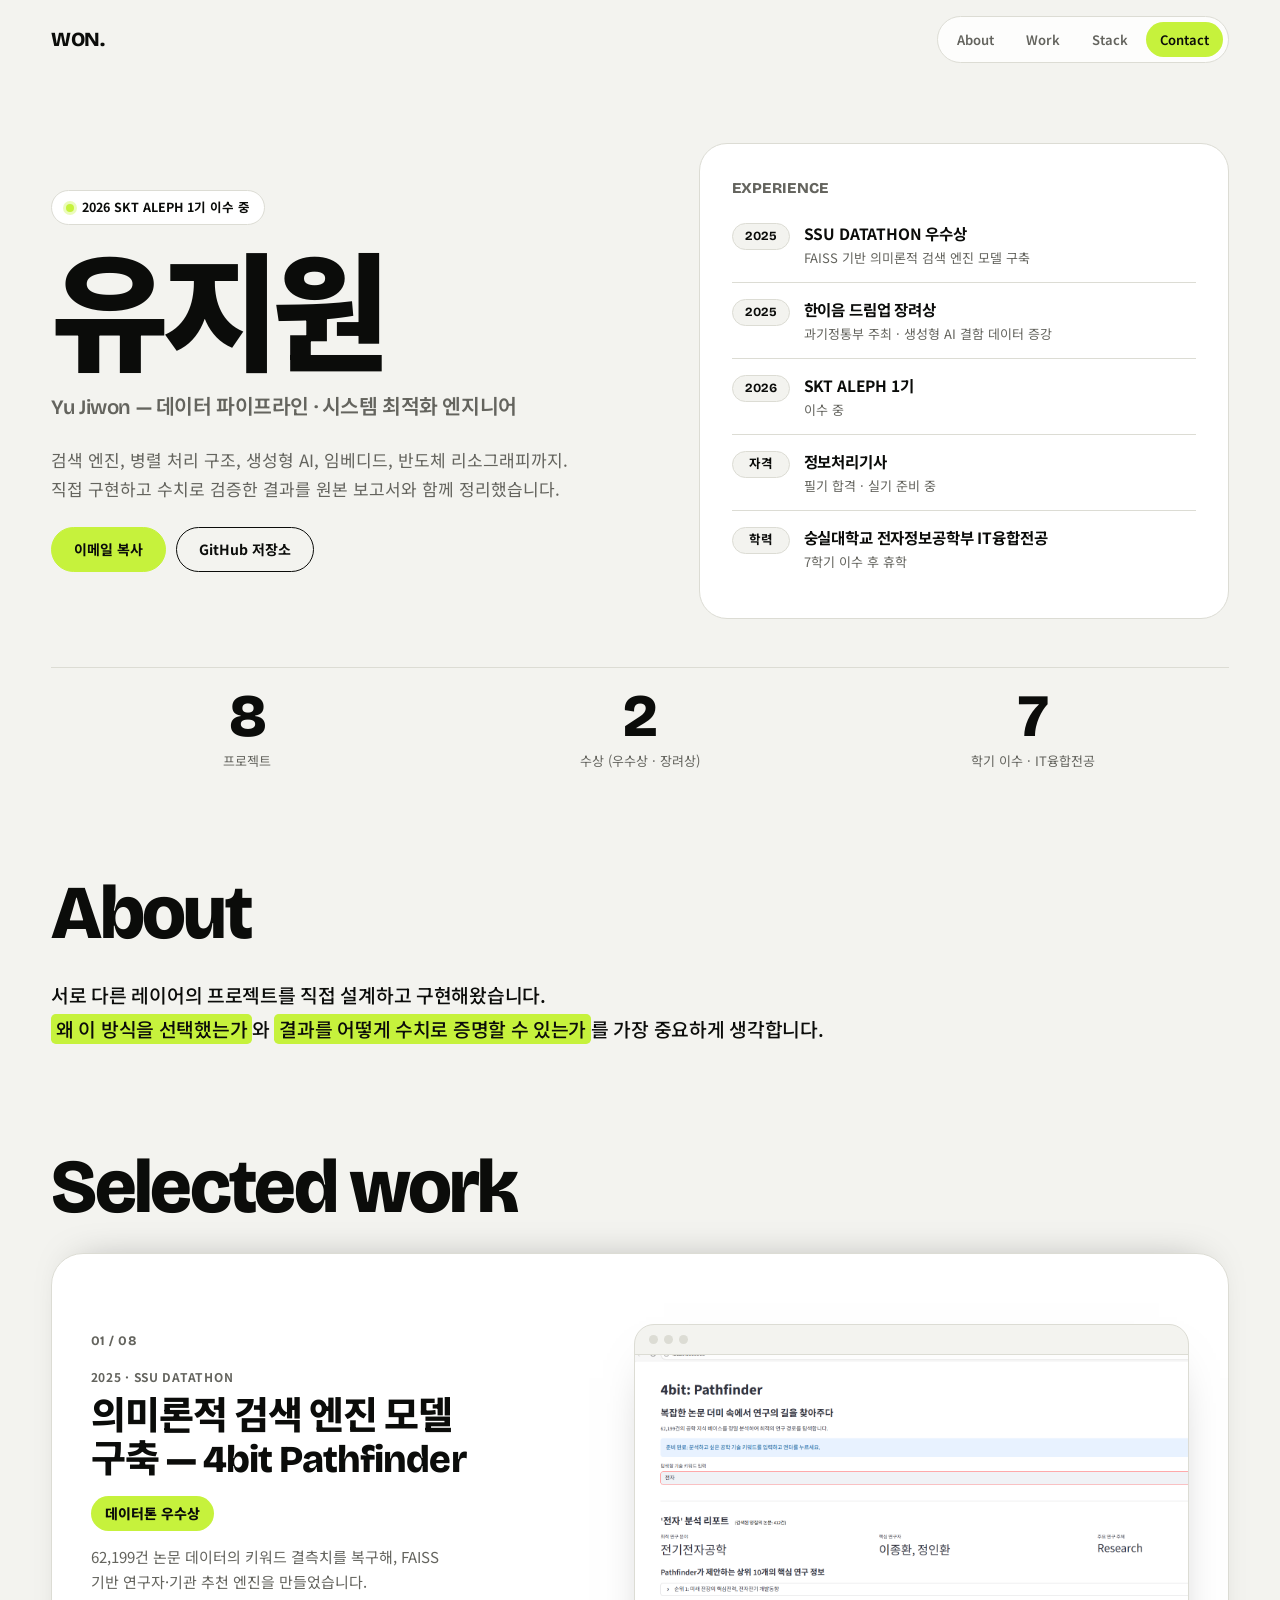
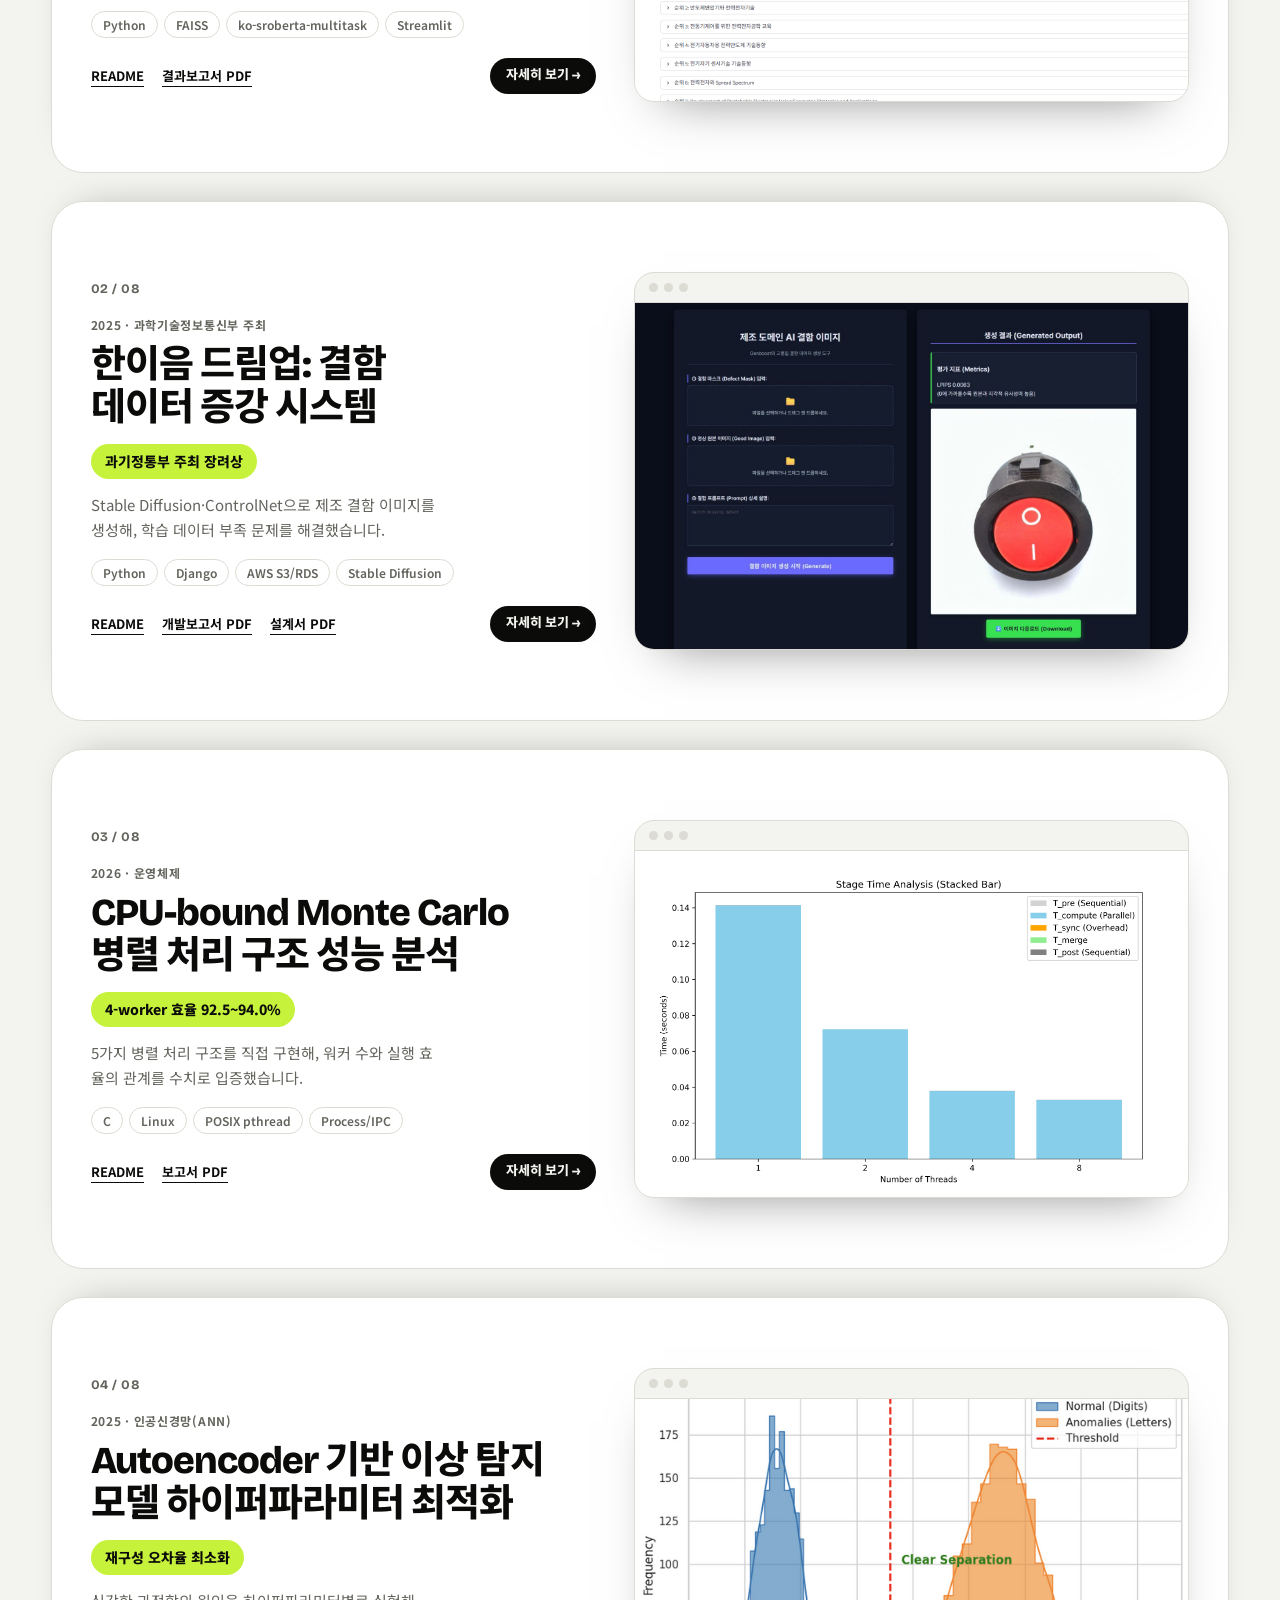
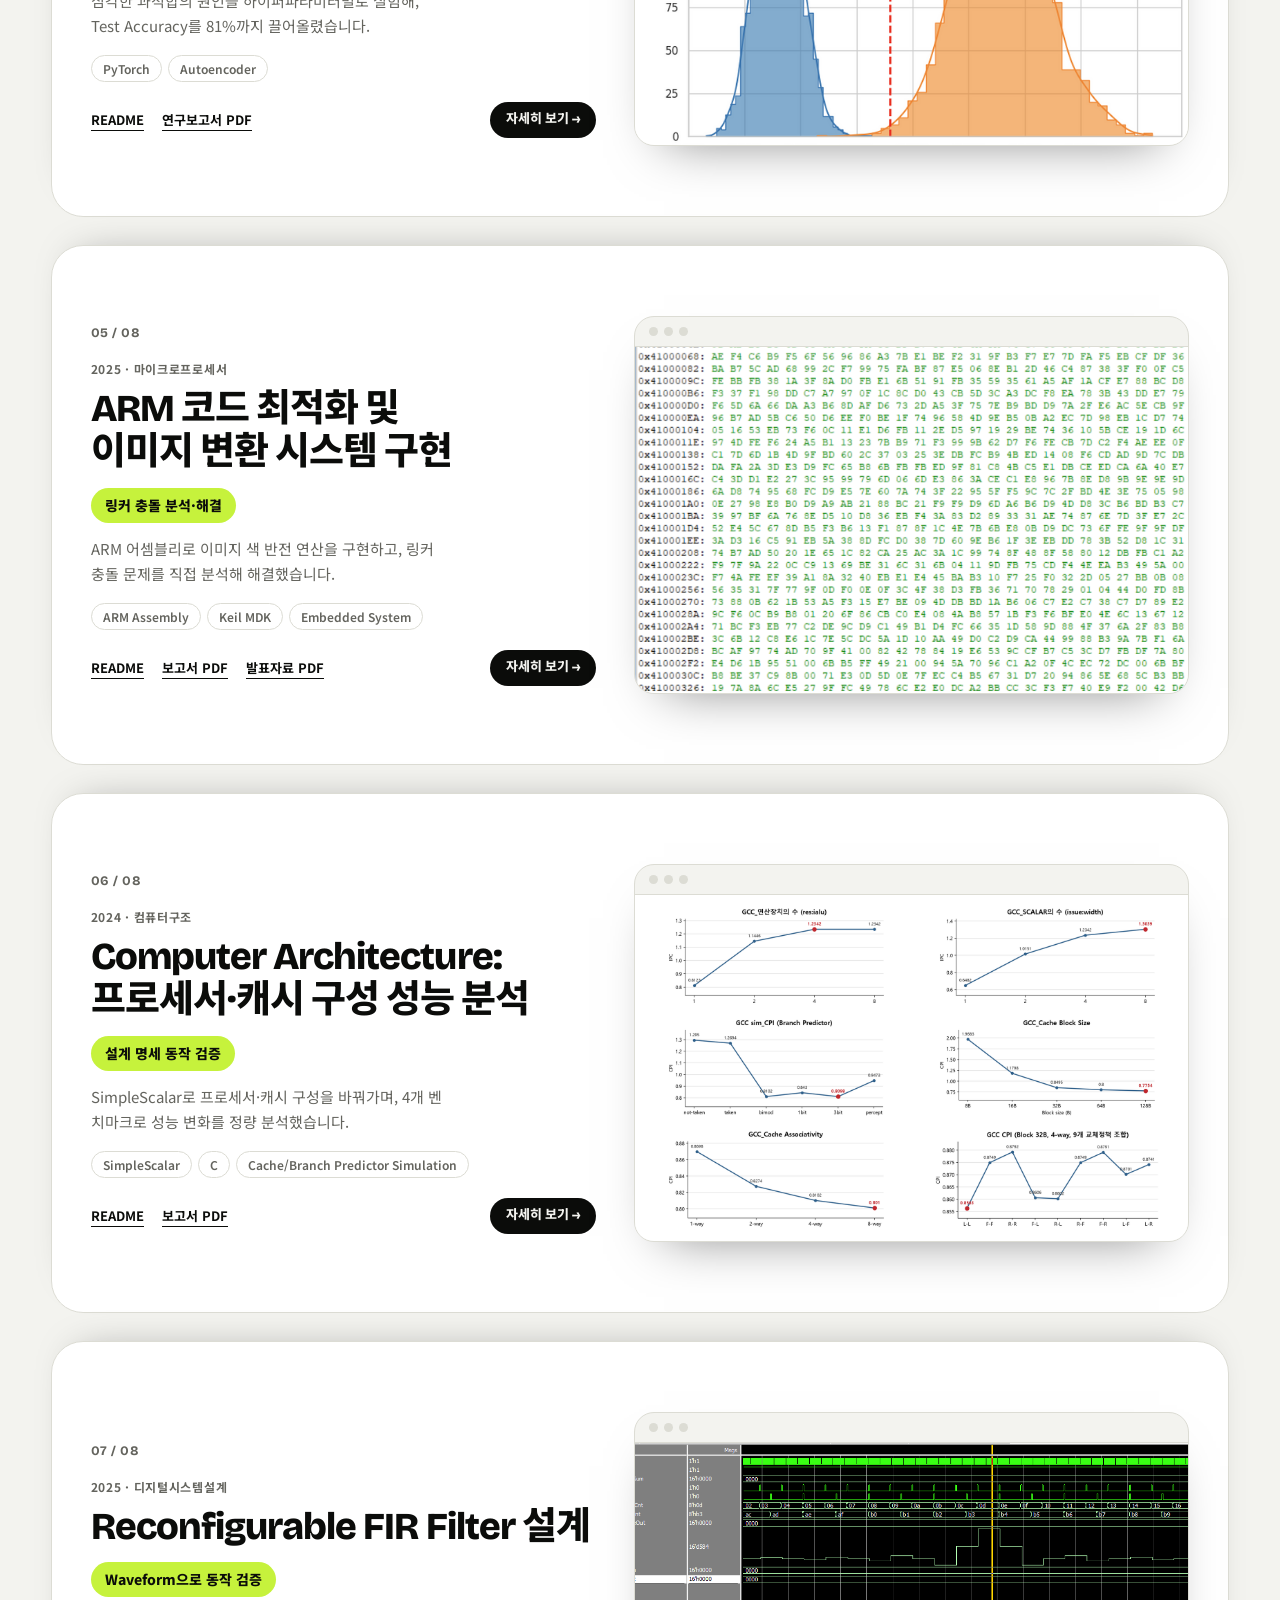
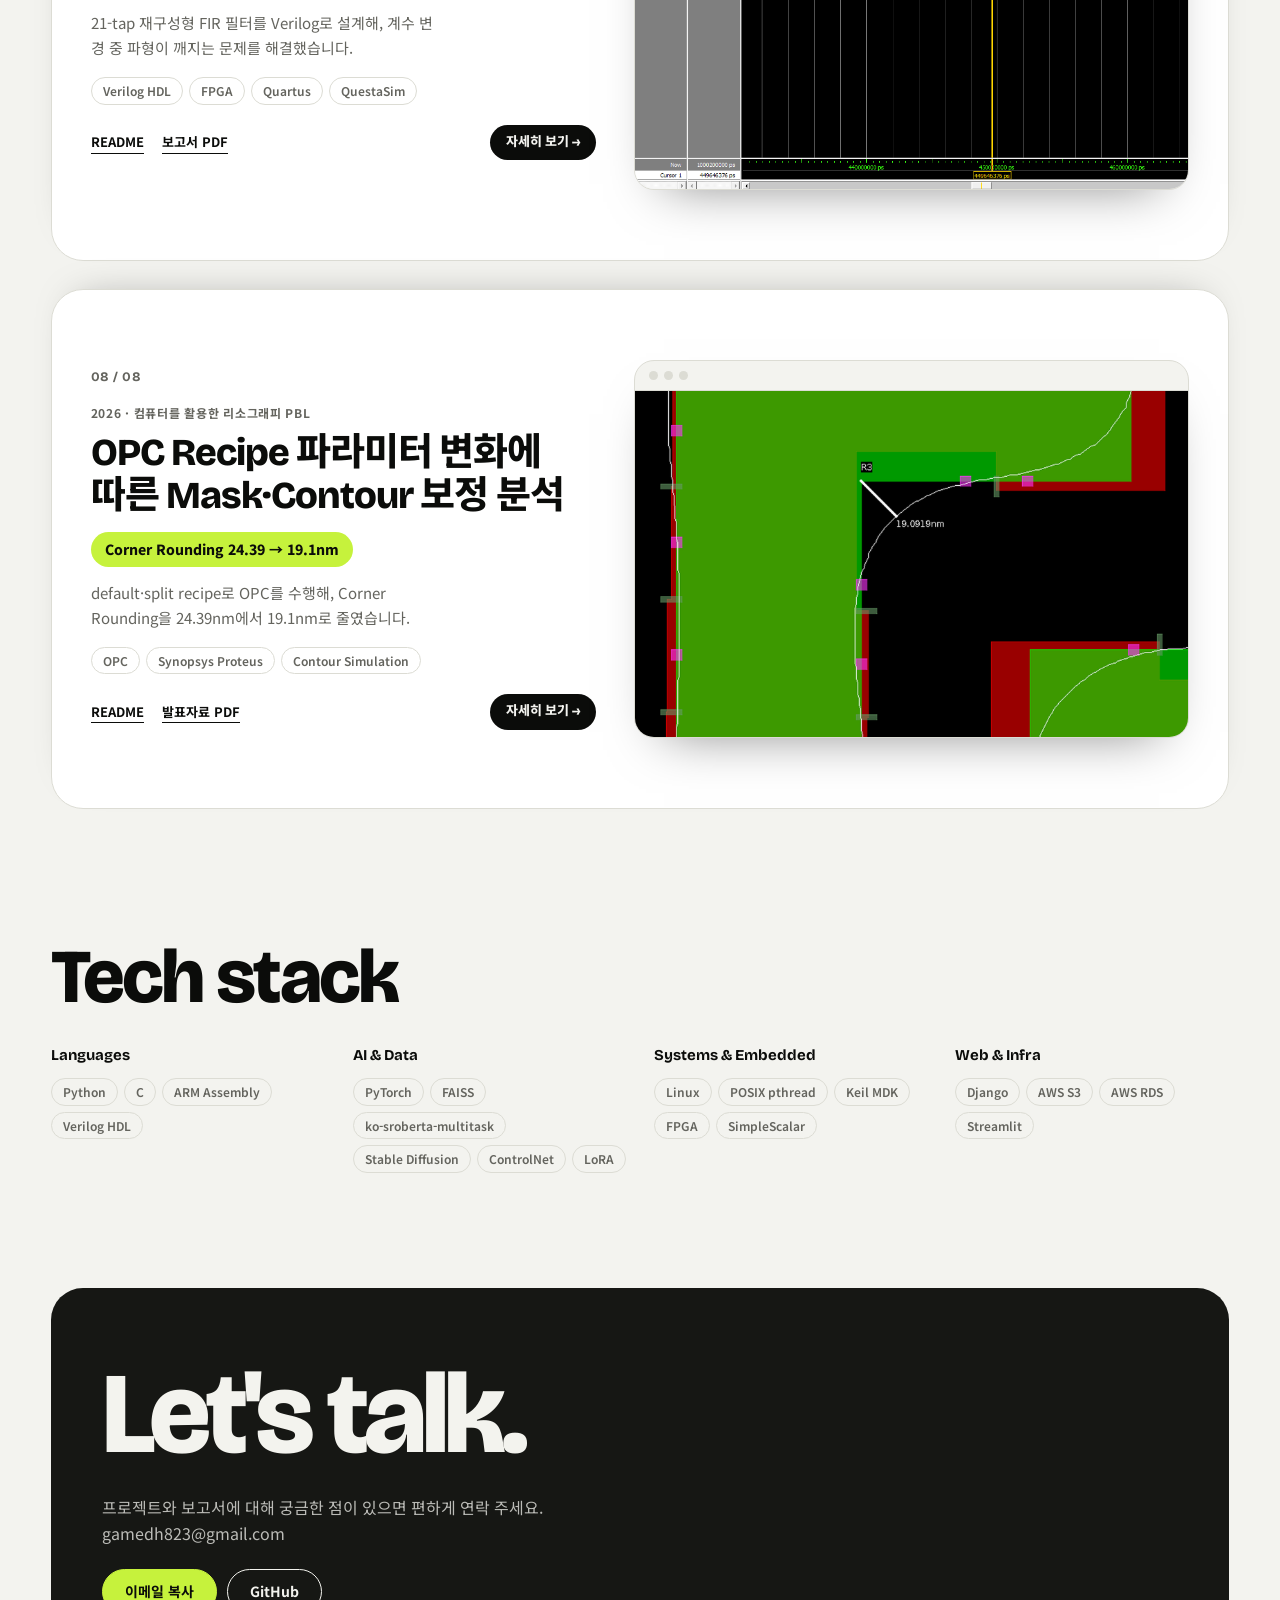
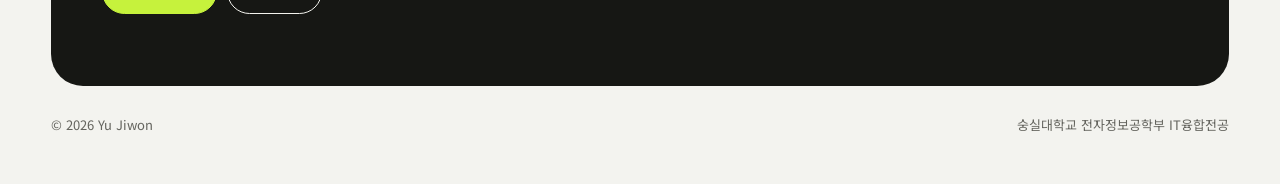
==== commit abf387cc: "프로젝트 카드 내용 갱신: 나의 역할 문장 교체, 팀원 이름 삭제, 카드 분류 글자 정리" ====
--- a/index.html
+++ b/index.html
@@ -17,7 +17,7 @@
 <link rel="preconnect" href="https://fonts.googleapis.com">
 <link rel="preconnect" href="https://fonts.gstatic.com" crossorigin>
 <link rel="stylesheet" href="https://fonts.googleapis.com/css2?family=Bricolage+Grotesque:opsz,wght@12..96,600;12..96,800&family=Noto+Sans+KR:wght@400;500;700;900&display=swap">
-<link rel="stylesheet" href="./site.css?v=202610121708">
+<link rel="stylesheet" href="./site.css?v=202610121709">
 </head>
 <body>
 <div class="wrap">
@@ -34,7 +34,7 @@
   </section>
   <div class="nums"><div><b>8</b><span>프로젝트</span></div><div><b>2</b><span>수상 (우수상 · 장려상)</span></div><div><b>7</b><span>학기 이수 · IT융합전공</span></div></div>
   <section class="blk" id="about"><h2 class="t">About</h2><p class="about">서로 다른 레이어의 프로젝트를 직접 설계하고 구현해왔습니다.<br><mark>왜 이 방식을 선택했는가</mark>와 <mark>결과를 어떻게 수치로 증명할 수 있는가</mark>를 가장 중요하게 생각합니다.</p></section>
-  <a id="projects"></a><section class="blk" id="work"><h2 class="t">Selected work</h2><div><article class="pc" style="--i:0" data-slug="semantic-search-engine" data-meta="2025 · SSU DATATHON" data-title="의미론적 검색 엔진 모델 구축 — 4bit Pathfinder" data-res="데이터톤 우수상"><div class="pt"><div class="pidx">01 / 08</div><div class="pmeta">2025 · SSU DATATHON</div><h3><a class="stretch" href="./project-pages/semantic-search-engine.html">의미론적 검색 엔진 모델 구축 — 4bit Pathfinder</a></h3><p class="pres">데이터톤 우수상</p><p class="psum">62,199건 논문 데이터의 키워드 결측치를 복구해, FAISS 기반 연구자·기관 추천 엔진을 만들었습니다.</p><div class="tags"><span class="tag">Python</span><span class="tag">FAISS</span><span class="tag">ko-sroberta-multitask</span><span class="tag">Streamlit</span></div><div class="plinks"><a href="https://github.com/gamedh823-cmd/portfolio/blob/main/projects/semantic-search-engine/README.md" target="_blank" rel="noopener">README</a><a href="./projects/semantic-search-engine/datathon_report.pdf" target="_blank" rel="noopener">결과보고서 PDF</a><span class="more">자세히 보기 →</span></div></div><div class="pm"><div class="dev"><div class="dev-bar"><i></i><i></i><i></i></div><img src="./assets/semantic-search-engine.png" alt="4bit Pathfinder 실행 화면"></div></div></article><article class="pc" style="--i:1" data-slug="hanium-dreamup" data-meta="2025 · 과기정통부" data-title="한이음 드림업: 결함 데이터 증강 시스템" data-res="과기정통부 주최 장려상"><div class="pt"><div class="pidx">02 / 08</div><div class="pmeta">2025 · 과기정통부</div><h3><a class="stretch" href="./project-pages/hanium-dreamup.html">한이음 드림업: 결함 데이터 증강 시스템</a></h3><p class="pres">과기정통부 주최 장려상</p><p class="psum">Stable Diffusion·ControlNet으로 제조 결함 이미지를 생성해, 학습 데이터 부족 문제를 해결했습니다.</p><div class="tags"><span class="tag">Python</span><span class="tag">Django</span><span class="tag">AWS S3/RDS</span><span class="tag">Stable Diffusion</span></div><div class="plinks"><a href="https://github.com/gamedh823-cmd/portfolio/blob/main/projects/hanium-dreamup/README.md" target="_blank" rel="noopener">README</a><a href="./projects/hanium-dreamup/hanium_report.pdf" target="_blank" rel="noopener">개발보고서 PDF</a><a href="./projects/hanium-dreamup/hanium_design.pdf" target="_blank" rel="noopener">설계서 PDF</a><span class="more">자세히 보기 →</span></div></div><div class="pm"><div class="dev"><div class="dev-bar"><i></i><i></i><i></i></div><img src="./assets/hanium-dreamup.jpg" alt="genboost 웹앱 생성 결과 화면 (결함 이미지와 LPIPS 평가 지표)"></div></div></article><article class="pc" style="--i:2" data-slug="os-monte-carlo-parallel" data-meta="2026 · 운영체제" data-title="CPU-bound Monte Carlo 병렬 처리 구조 성능 분석" data-res="4-worker 효율 92.5~94.0%"><div class="pt"><div class="pidx">03 / 08</div><div class="pmeta">2026 · 운영체제</div><h3><a class="stretch" href="./project-pages/os-monte-carlo-parallel.html">CPU-bound Monte Carlo 병렬 처리 구조 성능 분석</a></h3><p class="pres">4-worker 효율 92.5~94.0%</p><p class="psum">5가지 병렬 처리 구조를 직접 구현해, 워커 수와 실행 효율의 관계를 수치로 입증했습니다.</p><div class="tags"><span class="tag">C</span><span class="tag">Linux</span><span class="tag">POSIX pthread</span><span class="tag">Process/IPC</span></div><div class="plinks"><a href="https://github.com/gamedh823-cmd/portfolio/blob/main/projects/os-monte-carlo-parallel/README.md" target="_blank" rel="noopener">README</a><a href="./projects/os-monte-carlo-parallel/os_report.pdf" target="_blank" rel="noopener">보고서 PDF</a><span class="more">자세히 보기 →</span></div></div><div class="pm"><div class="dev"><div class="dev-bar"><i></i><i></i><i></i></div><img src="./assets/os-monte-carlo-parallel.png" alt="Worker 수 증가에 따른 실행 시간 감소 그래프"></div></div></article><article class="pc" style="--i:3" data-slug="ai-anomaly-detection" data-meta="2025 · 인공신경망(ANN)" data-title="Autoencoder 기반 이상 탐지 모델 하이퍼파라미터 최적화" data-res="재구성 오차율 최소화"><div class="pt"><div class="pidx">04 / 08</div><div class="pmeta">2025 · 인공신경망(ANN)</div><h3><a class="stretch" href="./project-pages/ai-anomaly-detection.html">Autoencoder 기반 이상 탐지 모델 하이퍼파라미터 최적화</a></h3><p class="pres">재구성 오차율 최소화</p><p class="psum">심각한 과적합의 원인을 하이퍼파라미터별로 실험해, Test Accuracy를 81%까지 끌어올렸습니다.</p><div class="tags"><span class="tag">PyTorch</span><span class="tag">Autoencoder</span></div><div class="plinks"><a href="https://github.com/gamedh823-cmd/portfolio/blob/main/projects/ai-anomaly-detection/README.md" target="_blank" rel="noopener">README</a><a href="./projects/ai-anomaly-detection/ann_project.pdf" target="_blank" rel="noopener">연구보고서 PDF</a><span class="more">자세히 보기 →</span></div></div><div class="pm"><div class="dev"><div class="dev-bar"><i></i><i></i><i></i></div><img src="./assets/ai-anomaly-detection.png" alt="정상/이상 데이터 재구성 오차 분포 개념도"></div></div></article><article class="pc" style="--i:4" data-slug="arm-image-processing" data-meta="2025 · 마이크로프로세서" data-title="ARM 코드 최적화 및 이미지 변환 시스템 구현" data-res="링커 충돌 분석·해결"><div class="pt"><div class="pidx">05 / 08</div><div class="pmeta">2025 · 마이크로프로세서</div><h3><a class="stretch" href="./project-pages/arm-image-processing.html">ARM 코드 최적화 및 이미지 변환 시스템 구현</a></h3><p class="pres">링커 충돌 분석·해결</p><p class="psum">ARM 어셈블리로 이미지 색 반전 연산을 구현하고, 링커 충돌 문제를 직접 분석해 해결했습니다.</p><div class="tags"><span class="tag">ARM Assembly</span><span class="tag">Keil MDK</span><span class="tag">Embedded System</span></div><div class="plinks"><a href="https://github.com/gamedh823-cmd/portfolio/blob/main/projects/arm-image-processing/README.md" target="_blank" rel="noopener">README</a><a href="./projects/arm-image-processing/microprocessor_report.pdf" target="_blank" rel="noopener">보고서 PDF</a><a href="./projects/arm-image-processing/microprocessor_presentation.pdf" target="_blank" rel="noopener">발표자료 PDF</a><span class="more">자세히 보기 →</span></div></div><div class="pm"><div class="dev"><div class="dev-bar"><i></i><i></i><i></i></div><img src="./assets/arm-image-processing.png" alt="Keil MDK 메모리 뷰 (음화 변환 실행 결과)"></div></div></article><article class="pc" style="--i:5" data-slug="cpu-4bit-architecture" data-meta="2024 · 컴퓨터구조 (SimpleScalar)" data-title="Computer Architecture: 프로세서·캐시 구성 성능 분석" data-res="설계 명세 동작 검증"><div class="pt"><div class="pidx">06 / 08</div><div class="pmeta">2024 · 컴퓨터구조 (SimpleScalar)</div><h3><a class="stretch" href="./project-pages/cpu-4bit-architecture.html">Computer Architecture: 프로세서·캐시 구성 성능 분석</a></h3><p class="pres">설계 명세 동작 검증</p><p class="psum">SimpleScalar로 프로세서·캐시 구성을 바꿔가며, 4개 벤치마크로 성능 변화를 정량 분석했습니다.</p><div class="tags"><span class="tag">SimpleScalar</span><span class="tag">C</span><span class="tag">Cache/Branch Predictor Simulation</span></div><div class="plinks"><a href="https://github.com/gamedh823-cmd/portfolio/blob/main/projects/cpu-4bit-architecture/README.md" target="_blank" rel="noopener">README</a><a href="./projects/cpu-4bit-architecture/computer_architecture_report.pdf" target="_blank" rel="noopener">보고서 PDF</a><span class="more">자세히 보기 →</span></div></div><div class="pm"><div class="dev"><div class="dev-bar"><i></i><i></i><i></i></div><img src="./assets/cpu-4bit-architecture.png" alt="GCC 벤치마크 기준 프로세서·캐시 파라미터 6종별 성능 그래프"></div></div></article><article class="pc" style="--i:6" data-slug="fir-filter-design" data-meta="2025 · 팀 프로젝트 (4인)" data-title="Reconfigurable FIR Filter 설계" data-res="Waveform으로 동작 검증"><div class="pt"><div class="pidx">07 / 08</div><div class="pmeta">2025 · 팀 프로젝트 (4인)</div><h3><a class="stretch" href="./project-pages/fir-filter-design.html">Reconfigurable FIR Filter 설계</a></h3><p class="pres">Waveform으로 동작 검증</p><p class="psum">21-tap 재구성형 FIR 필터를 Verilog로 설계해, 계수 변경 중 파형이 깨지는 문제를 해결했습니다.</p><div class="tags"><span class="tag">Verilog HDL</span><span class="tag">FPGA</span><span class="tag">Quartus</span><span class="tag">QuestaSim</span></div><div class="plinks"><a href="https://github.com/gamedh823-cmd/portfolio/blob/main/projects/fir-filter-design/README.md" target="_blank" rel="noopener">README</a><a href="./projects/fir-filter-design/fir_filter_report.pdf" target="_blank" rel="noopener">보고서 PDF</a><span class="more">자세히 보기 →</span></div></div><div class="pm"><div class="dev"><div class="dev-bar"><i></i><i></i><i></i></div><img src="./assets/fir-filter-design.png" alt="QuestaSim Impulse Response Waveform 시뮬레이션 결과"></div></div></article><article class="pc" style="--i:7" data-slug="lithography-opc-pbl" data-meta="2026 · 컴퓨터를 활용한 리소그래피 PBL" data-title="OPC Recipe 파라미터 변화에 따른 Mask·Contour 보정 분석" data-res="Corner Rounding 24.39 → 19.1nm"><div class="pt"><div class="pidx">08 / 08</div><div class="pmeta">2026 · 컴퓨터를 활용한 리소그래피 PBL</div><h3><a class="stretch" href="./project-pages/lithography-opc-pbl.html">OPC Recipe 파라미터 변화에 따른 Mask·Contour 보정 분석</a></h3><p class="pres">Corner Rounding 24.39 → 19.1nm</p><p class="psum">default·split recipe로 OPC를 수행해, Corner Rounding을 24.39nm에서 19.1nm로 줄였습니다.</p><div class="tags"><span class="tag">OPC</span><span class="tag">Synopsys Proteus</span><span class="tag">Contour Simulation</span></div><div class="plinks"><a href="https://github.com/gamedh823-cmd/portfolio/blob/main/projects/lithography-opc-pbl/README.md" target="_blank" rel="noopener">README</a><a href="./projects/lithography-opc-pbl/lithography_pbl.pdf" target="_blank" rel="noopener">발표자료 PDF</a><span class="more">자세히 보기 →</span></div></div><div class="pm"><div class="dev"><div class="dev-bar"><i></i><i></i><i></i></div><img src="./assets/lithography-opc-pbl.png" alt="Split recipe 적용 후 Corner Rounding 19.09nm 측정 화면 (Synopsys Proteus)"></div></div></article></div></section>
+  <a id="projects"></a><section class="blk" id="work"><h2 class="t">Selected work</h2><div><article class="pc" style="--i:0" data-slug="semantic-search-engine" data-meta="2025 · SSU DATATHON" data-title="의미론적 검색 엔진 모델 구축 — 4bit Pathfinder" data-res="데이터톤 우수상"><div class="pt"><div class="pidx">01 / 08</div><div class="pmeta">2025 · SSU DATATHON</div><h3><a class="stretch" href="./project-pages/semantic-search-engine.html">의미론적 검색 엔진 모델 구축 — 4bit Pathfinder</a></h3><p class="pres">데이터톤 우수상</p><p class="psum">62,199건 논문 데이터의 키워드 결측치를 복구해, FAISS 기반 연구자·기관 추천 엔진을 만들었습니다.</p><div class="tags"><span class="tag">Python</span><span class="tag">FAISS</span><span class="tag">ko-sroberta-multitask</span><span class="tag">Streamlit</span></div><div class="plinks"><a href="https://github.com/gamedh823-cmd/portfolio/blob/main/projects/semantic-search-engine/README.md" target="_blank" rel="noopener">README</a><a href="./projects/semantic-search-engine/datathon_report.pdf" target="_blank" rel="noopener">결과보고서 PDF</a><span class="more">자세히 보기 →</span></div></div><div class="pm"><div class="dev"><div class="dev-bar"><i></i><i></i><i></i></div><img src="./assets/semantic-search-engine.png" alt="4bit Pathfinder 실행 화면"></div></div></article><article class="pc" style="--i:1" data-slug="hanium-dreamup" data-meta="2025 · 과학기술정보통신부 주최" data-title="한이음 드림업: 결함 데이터 증강 시스템" data-res="과기정통부 주최 장려상"><div class="pt"><div class="pidx">02 / 08</div><div class="pmeta">2025 · 과학기술정보통신부 주최</div><h3><a class="stretch" href="./project-pages/hanium-dreamup.html">한이음 드림업: 결함 데이터 증강 시스템</a></h3><p class="pres">과기정통부 주최 장려상</p><p class="psum">Stable Diffusion·ControlNet으로 제조 결함 이미지를 생성해, 학습 데이터 부족 문제를 해결했습니다.</p><div class="tags"><span class="tag">Python</span><span class="tag">Django</span><span class="tag">AWS S3/RDS</span><span class="tag">Stable Diffusion</span></div><div class="plinks"><a href="https://github.com/gamedh823-cmd/portfolio/blob/main/projects/hanium-dreamup/README.md" target="_blank" rel="noopener">README</a><a href="./projects/hanium-dreamup/hanium_report.pdf" target="_blank" rel="noopener">개발보고서 PDF</a><a href="./projects/hanium-dreamup/hanium_design.pdf" target="_blank" rel="noopener">설계서 PDF</a><span class="more">자세히 보기 →</span></div></div><div class="pm"><div class="dev"><div class="dev-bar"><i></i><i></i><i></i></div><img src="./assets/hanium-dreamup.jpg" alt="genboost 웹앱 생성 결과 화면 (결함 이미지와 LPIPS 평가 지표)"></div></div></article><article class="pc" style="--i:2" data-slug="os-monte-carlo-parallel" data-meta="2026 · 운영체제" data-title="CPU-bound Monte Carlo 병렬 처리 구조 성능 분석" data-res="4-worker 효율 92.5~94.0%"><div class="pt"><div class="pidx">03 / 08</div><div class="pmeta">2026 · 운영체제</div><h3><a class="stretch" href="./project-pages/os-monte-carlo-parallel.html">CPU-bound Monte Carlo 병렬 처리 구조 성능 분석</a></h3><p class="pres">4-worker 효율 92.5~94.0%</p><p class="psum">5가지 병렬 처리 구조를 직접 구현해, 워커 수와 실행 효율의 관계를 수치로 입증했습니다.</p><div class="tags"><span class="tag">C</span><span class="tag">Linux</span><span class="tag">POSIX pthread</span><span class="tag">Process/IPC</span></div><div class="plinks"><a href="https://github.com/gamedh823-cmd/portfolio/blob/main/projects/os-monte-carlo-parallel/README.md" target="_blank" rel="noopener">README</a><a href="./projects/os-monte-carlo-parallel/os_report.pdf" target="_blank" rel="noopener">보고서 PDF</a><span class="more">자세히 보기 →</span></div></div><div class="pm"><div class="dev"><div class="dev-bar"><i></i><i></i><i></i></div><img src="./assets/os-monte-carlo-parallel.png" alt="Worker 수 증가에 따른 실행 시간 감소 그래프"></div></div></article><article class="pc" style="--i:3" data-slug="ai-anomaly-detection" data-meta="2025 · 인공신경망(ANN)" data-title="Autoencoder 기반 이상 탐지 모델 하이퍼파라미터 최적화" data-res="재구성 오차율 최소화"><div class="pt"><div class="pidx">04 / 08</div><div class="pmeta">2025 · 인공신경망(ANN)</div><h3><a class="stretch" href="./project-pages/ai-anomaly-detection.html">Autoencoder 기반 이상 탐지 모델 하이퍼파라미터 최적화</a></h3><p class="pres">재구성 오차율 최소화</p><p class="psum">심각한 과적합의 원인을 하이퍼파라미터별로 실험해, Test Accuracy를 81%까지 끌어올렸습니다.</p><div class="tags"><span class="tag">PyTorch</span><span class="tag">Autoencoder</span></div><div class="plinks"><a href="https://github.com/gamedh823-cmd/portfolio/blob/main/projects/ai-anomaly-detection/README.md" target="_blank" rel="noopener">README</a><a href="./projects/ai-anomaly-detection/ann_project.pdf" target="_blank" rel="noopener">연구보고서 PDF</a><span class="more">자세히 보기 →</span></div></div><div class="pm"><div class="dev"><div class="dev-bar"><i></i><i></i><i></i></div><img src="./assets/ai-anomaly-detection.png" alt="정상/이상 데이터 재구성 오차 분포 개념도"></div></div></article><article class="pc" style="--i:4" data-slug="arm-image-processing" data-meta="2025 · 마이크로프로세서" data-title="ARM 코드 최적화 및 이미지 변환 시스템 구현" data-res="링커 충돌 분석·해결"><div class="pt"><div class="pidx">05 / 08</div><div class="pmeta">2025 · 마이크로프로세서</div><h3><a class="stretch" href="./project-pages/arm-image-processing.html">ARM 코드 최적화 및 이미지 변환 시스템 구현</a></h3><p class="pres">링커 충돌 분석·해결</p><p class="psum">ARM 어셈블리로 이미지 색 반전 연산을 구현하고, 링커 충돌 문제를 직접 분석해 해결했습니다.</p><div class="tags"><span class="tag">ARM Assembly</span><span class="tag">Keil MDK</span><span class="tag">Embedded System</span></div><div class="plinks"><a href="https://github.com/gamedh823-cmd/portfolio/blob/main/projects/arm-image-processing/README.md" target="_blank" rel="noopener">README</a><a href="./projects/arm-image-processing/microprocessor_report.pdf" target="_blank" rel="noopener">보고서 PDF</a><a href="./projects/arm-image-processing/microprocessor_presentation.pdf" target="_blank" rel="noopener">발표자료 PDF</a><span class="more">자세히 보기 →</span></div></div><div class="pm"><div class="dev"><div class="dev-bar"><i></i><i></i><i></i></div><img src="./assets/arm-image-processing.png" alt="Keil MDK 메모리 뷰 (음화 변환 실행 결과)"></div></div></article><article class="pc" style="--i:5" data-slug="cpu-4bit-architecture" data-meta="2024 · 컴퓨터구조" data-title="Computer Architecture: 프로세서·캐시 구성 성능 분석" data-res="설계 명세 동작 검증"><div class="pt"><div class="pidx">06 / 08</div><div class="pmeta">2024 · 컴퓨터구조</div><h3><a class="stretch" href="./project-pages/cpu-4bit-architecture.html">Computer Architecture: 프로세서·캐시 구성 성능 분석</a></h3><p class="pres">설계 명세 동작 검증</p><p class="psum">SimpleScalar로 프로세서·캐시 구성을 바꿔가며, 4개 벤치마크로 성능 변화를 정량 분석했습니다.</p><div class="tags"><span class="tag">SimpleScalar</span><span class="tag">C</span><span class="tag">Cache/Branch Predictor Simulation</span></div><div class="plinks"><a href="https://github.com/gamedh823-cmd/portfolio/blob/main/projects/cpu-4bit-architecture/README.md" target="_blank" rel="noopener">README</a><a href="./projects/cpu-4bit-architecture/computer_architecture_report.pdf" target="_blank" rel="noopener">보고서 PDF</a><span class="more">자세히 보기 →</span></div></div><div class="pm"><div class="dev"><div class="dev-bar"><i></i><i></i><i></i></div><img src="./assets/cpu-4bit-architecture.png" alt="GCC 벤치마크 기준 프로세서·캐시 파라미터 6종별 성능 그래프"></div></div></article><article class="pc" style="--i:6" data-slug="fir-filter-design" data-meta="2025 · 디지털시스템설계" data-title="Reconfigurable FIR Filter 설계" data-res="Waveform으로 동작 검증"><div class="pt"><div class="pidx">07 / 08</div><div class="pmeta">2025 · 디지털시스템설계</div><h3><a class="stretch" href="./project-pages/fir-filter-design.html">Reconfigurable FIR Filter 설계</a></h3><p class="pres">Waveform으로 동작 검증</p><p class="psum">21-tap 재구성형 FIR 필터를 Verilog로 설계해, 계수 변경 중 파형이 깨지는 문제를 해결했습니다.</p><div class="tags"><span class="tag">Verilog HDL</span><span class="tag">FPGA</span><span class="tag">Quartus</span><span class="tag">QuestaSim</span></div><div class="plinks"><a href="https://github.com/gamedh823-cmd/portfolio/blob/main/projects/fir-filter-design/README.md" target="_blank" rel="noopener">README</a><a href="./projects/fir-filter-design/fir_filter_report.pdf" target="_blank" rel="noopener">보고서 PDF</a><span class="more">자세히 보기 →</span></div></div><div class="pm"><div class="dev"><div class="dev-bar"><i></i><i></i><i></i></div><img src="./assets/fir-filter-design.png" alt="QuestaSim Impulse Response Waveform 시뮬레이션 결과"></div></div></article><article class="pc" style="--i:7" data-slug="lithography-opc-pbl" data-meta="2026 · 컴퓨터를 활용한 리소그래피 PBL" data-title="OPC Recipe 파라미터 변화에 따른 Mask·Contour 보정 분석" data-res="Corner Rounding 24.39 → 19.1nm"><div class="pt"><div class="pidx">08 / 08</div><div class="pmeta">2026 · 컴퓨터를 활용한 리소그래피 PBL</div><h3><a class="stretch" href="./project-pages/lithography-opc-pbl.html">OPC Recipe 파라미터 변화에 따른 Mask·Contour 보정 분석</a></h3><p class="pres">Corner Rounding 24.39 → 19.1nm</p><p class="psum">default·split recipe로 OPC를 수행해, Corner Rounding을 24.39nm에서 19.1nm로 줄였습니다.</p><div class="tags"><span class="tag">OPC</span><span class="tag">Synopsys Proteus</span><span class="tag">Contour Simulation</span></div><div class="plinks"><a href="https://github.com/gamedh823-cmd/portfolio/blob/main/projects/lithography-opc-pbl/README.md" target="_blank" rel="noopener">README</a><a href="./projects/lithography-opc-pbl/lithography_pbl.pdf" target="_blank" rel="noopener">발표자료 PDF</a><span class="more">자세히 보기 →</span></div></div><div class="pm"><div class="dev"><div class="dev-bar"><i></i><i></i><i></i></div><img src="./assets/lithography-opc-pbl.png" alt="Split recipe 적용 후 Corner Rounding 19.09nm 측정 화면 (Synopsys Proteus)"></div></div></article></div></section>
   <section class="blk" id="stack"><h2 class="t">Tech stack</h2><div class="stk"><div><h3>Languages</h3><div class="chips"><span class="tag">Python</span><span class="tag">C</span><span class="tag">ARM Assembly</span><span class="tag">Verilog HDL</span></div></div><div><h3>AI &amp; Data</h3><div class="chips"><span class="tag">PyTorch</span><span class="tag">FAISS</span><span class="tag">ko-sroberta-multitask</span><span class="tag">Stable Diffusion</span><span class="tag">ControlNet</span><span class="tag">LoRA</span></div></div><div><h3>Systems &amp; Embedded</h3><div class="chips"><span class="tag">Linux</span><span class="tag">POSIX pthread</span><span class="tag">Keil MDK</span><span class="tag">FPGA</span><span class="tag">SimpleScalar</span></div></div><div><h3>Web &amp; Infra</h3><div class="chips"><span class="tag">Django</span><span class="tag">AWS S3</span><span class="tag">AWS RDS</span><span class="tag">Streamlit</span></div></div></div></section>
   <section class="end" id="contact"><h2>Let's talk.</h2><p>프로젝트와 보고서에 대해 궁금한 점이 있으면 편하게 연락 주세요.<br>gamedh823@gmail.com</p><div class="btns"><button class="btn lime" type="button" data-copy="gamedh823@gmail.com"><span>이메일 복사</span></button><a class="btn" href="https://github.com/gamedh823-cmd/portfolio" target="_blank" rel="noopener">GitHub</a></div></section>
   <footer><span>© 2026 Yu Jiwon</span><span>숭실대학교 전자정보공학부 IT융합전공</span></footer>
@@ -47,22 +47,20 @@
   <button class="shnext" type="button"><span><small>다음 프로젝트</small><b></b></span><i aria-hidden="true">→</i></button>
 </div></dialog>
 <template id="t-semantic-search-engine"><div class="shtags"><span class="tag">Python</span><span class="tag">FAISS</span><span class="tag">ko-sroberta-multitask</span><span class="tag">Streamlit</span></div><section class="shs"><h3>문제</h3><div class="shb"><p>62,199건의 공학 분야 논문 메타데이터를 다뤘는데, 트렌드 분석에 가장 중요한 키워드(KYWD) 필드가 <strong>26.38%나 비어 있었습니다.</strong></p>
-<p>이 상태로는 정확한 연구 동향 분석이 불가능했고, 설령 키워드가 있어도 사용자가 입력한 검색어와 논문 제목의 단어가 정확히 일치하지 않으면 관련 논문을 못 찾는 문제도 있었습니다.</p></div></section><section class="shs"><h3>나의 역할</h3><div class="shb"><p>데이터 전처리부터 모델링 및 최적화까지 이 파트를 맡았습니다.</p></div></section><section class="shs"><h3>구현 방법</h3><div class="shb"><p>결측치를 그냥 버리지 않고, 논문 제목에서 단어를 추출해 채우는 방식을 택했습니다. 긴 단어부터 우선 매칭되도록 정렬한 <code>master_vocab</code> 사전을 만들고, 동의어를 하나로 묶는 매핑과 140여 개 불용어 사전으로 노이즈를 걸러 제목에서 키워드를 역추출했습니다.</p>
+<p>이 상태로는 정확한 연구 동향 분석이 불가능했고, 설령 키워드가 있어도 사용자가 입력한 검색어와 논문 제목의 단어가 정확히 일치하지 않으면 관련 논문을 못 찾는 문제도 있었습니다.</p></div></section><section class="shs"><h3>나의 역할</h3><div class="shb"><p>팀장의 역할을 수행했습니다.</p><p>데이터 전처리부터 모델링 및 최적화까지의 파트를 맡았습니다.</p></div></section><section class="shs"><h3>구현 방법</h3><div class="shb"><p>결측치를 그냥 버리지 않고, 논문 제목에서 단어를 추출해 채우는 방식을 택했습니다. 긴 단어부터 우선 매칭되도록 정렬한 <code>master_vocab</code> 사전을 만들고, 동의어를 하나로 묶는 매핑과 140여 개 불용어 사전으로 노이즈를 걸러 제목에서 키워드를 역추출했습니다.</p>
 <p>논문 제목을 <code>ko-sroberta-multitask</code>로 임베딩하고 FAISS 인덱스에 넣어, 62,199건 전체를 실시간으로 유사도 검색할 수 있게 만들었습니다.</p>
 <p>Streamlit으로 &ldquo;4bit Pathfinder&rdquo;라는 대화형 웹 UI를 만들어, 키워드를 입력하면 관련 연구 분야·핵심 연구자·주요 기관을 바로 보여주도록 구성했습니다.</p></div></section><section class="shs"><h3>문제 해결 과정</h3><div class="shb"><p>키워드 결측치 26.38%를 제목 기반 역추출로 복구했더니 <strong>77.39%가 복구되어 최종 데이터 충전율 94.0%</strong>를 달성했습니다.</p>
 <p>검색 결과에는 &ldquo;소개&rdquo;, &ldquo;안내&rdquo;, &ldquo;공지&rdquo; 같은 연구와 무관한 행정성 노이즈가 섞여 들어오는 문제도 있었는데, 이런 단어가 포함된 항목을 걸러내는 필터링 로직을 추가해서 순수 연구물 위주로 결과가 나오도록 정리했습니다.</p></div></section><section class="shs"><h3>결과</h3><div class="shb res"><p>결과적으로 데이터톤에서 <strong>우수상</strong>을 받았습니다.</p></div></section><section class="shs"><h3>증빙 자료</h3><div class="shev"><a class="btn" href="./projects/semantic-search-engine/datathon_report.pdf" target="_blank" rel="noopener">데이터톤 결과보고서 (PDF)</a><a class="btn ghost" href="https://github.com/gamedh823-cmd/portfolio/blob/main/projects/semantic-search-engine/README.md" target="_blank" rel="noopener">GitHub README</a></div></section></template><template id="t-hanium-dreamup"><div class="shtags"><span class="tag">Python</span><span class="tag">Django</span><span class="tag">AWS S3/RDS</span><span class="tag">Stable Diffusion</span><span class="tag">ControlNet</span><span class="tag">LoRA</span></div><section class="shs"><h3>문제</h3><div class="shb"><p>제조 현장에서 결함 이미지를 학습 데이터로 쓰려면 실제 불량이 날 때까지 기다려야 했습니다.</p>
 <p>불량률이 낮을수록 데이터는 더 안 모이는데, 검사 모델은 그 데이터로 학습해야 하는 딜레마였습니다.</p>
-<p>그래서 실제 결함과 비슷한 이미지를 인위적으로 만들어내는 쪽으로 방향을 잡았습니다.</p></div></section><section class="shs"><h3>나의 역할</h3><div class="shb"><p>AI 모델 개발 파트를 맡았고, 요구사항 정의서·서비스 흐름도·화면 설계서·알고리즘 명세서·ERD까지 설계 문서 작업도 같이 했습니다.</p></div></section><section class="shs"><h3>구현 방법</h3><div class="shb"><p>Stable Diffusion에 ControlNet과 LoRA를 얹어서 제조 결함 이미지를 생성하는 모델을 만들었습니다.</p>
+<p>그래서 실제 결함과 비슷한 이미지를 인위적으로 만들어내는 쪽으로 방향을 잡았습니다.</p></div></section><section class="shs"><h3>나의 역할</h3><div class="shb"><p>전처리 파트를 맡았고, AI 모델 실험, 요구사항 정의서, 보고서 등의 문서를 함께 작업했습니다.</p></div></section><section class="shs"><h3>구현 방법</h3><div class="shb"><p>Stable Diffusion에 ControlNet과 LoRA를 얹어서 제조 결함 이미지를 생성하는 모델을 만들었습니다.</p>
 <p>이걸 Django 백엔드, AWS S3/RDS와 연동해서 생성된 이미지가 바로 서비스에 반영되도록 구성했습니다.</p></div></section><section class="shs"><h3>문제 해결 과정</h3><div class="shb"><p>AI 모델이 뱉어내는 결과물이 실제 응용 소프트웨어 쪽 요구사항과 맞지 않아 연동이 꼬였습니다.</p>
 <p>서비스 흐름도와 알고리즘 명세서를 기준으로 인터페이스를 다시 정의해서 풀었습니다.</p></div></section><section class="shs"><h3>결과</h3><div class="shb res"><p>이 과정을 거쳐 <strong>장려상</strong>을 받았습니다.</p></div></section><section class="shs"><h3>증빙 자료</h3><div class="shev"><a class="btn" href="./projects/hanium-dreamup/hanium_report.pdf" target="_blank" rel="noopener">한이음 개발보고서 (PDF)</a><a class="btn" href="./projects/hanium-dreamup/hanium_design.pdf" target="_blank" rel="noopener">HW 제작설계서 (PDF)</a><a class="btn ghost" href="https://github.com/gamedh823-cmd/portfolio/blob/main/projects/hanium-dreamup/README.md" target="_blank" rel="noopener">GitHub README</a></div></section></template><template id="t-os-monte-carlo-parallel"><div class="shtags"><span class="tag">C</span><span class="tag">Linux</span><span class="tag">POSIX pthread</span><span class="tag">Process/IPC</span></div><section class="shs"><h3>문제</h3><div class="shb"><p>워커 수를 늘리면 그만큼 빨라질 거라고 흔히 가정하지만, 실제로 그런지 직접 측정해본 경우는 많지 않습니다.</p>
-<p>코어를 다 쓰는 것(활용률)과 실제로 빨리 끝나는 것(실행시간 단축)이 같은 말인지도 확실하지 않았습니다.</p></div></section><section class="shs"><h3>나의 역할</h3><div class="shb"><p>차량 추종 위험도를 Monte Carlo로 계산하는 CPU-bound 워크로드를 설계하고, Sequential/Thread/Process/Hybrid/Pipeline 5가지 구조를 팀원들과 구현했습니다.</p>
-<p>그중 초기 시스템 설계 배경과 병렬화 모델의 타당성을 정리하는 부분, 중간 발표를 맡았고, trial 단위 deterministic seed 계산과 checksum 검증 체계를 설계했습니다.</p>
-<p>실험은 Linux 환경에서 1.2억 trial × 50 step 조건으로 1/2/4/8 worker 각각 직접 돌렸고, 반복 실험 수치를 대조·검수한 뒤 Speedup·Efficiency·CPU 활용률 그래프를 직접 그렸습니다.</p></div></section><section class="shs"><h3>구현 방법</h3><div class="shb"><p>CPU-bound Monte Carlo 워크로드를 C로 구현 (1.2억 trial 규모)</p>
+<p>코어를 다 쓰는 것(활용률)과 실제로 빨리 끝나는 것(실행시간 단축)이 같은 말인지도 확실하지 않았습니다.</p></div></section><section class="shs"><h3>나의 역할</h3><div class="shb"><p>중간 발표를 전담해 초기 시스템 설계 배경과 Monte Carlo 병렬화 모델의 타당성을 전달했고, trial 단위 deterministic seed 계산 구조와 checksum 검증 체계를 정립했습니다. default·uniform·skewed 등 분석 목적에 따른 workload 조건과 평가 지표를 표와 글로 명시하고, 수행일지를 작성했습니다.</p><p>Linux 환경에서 1억 2천만(120,000,000) trial × 50 step 조건으로 1·2·4·8 worker의 Monte Carlo strong scaling과 core별 CPU utilization 실험을 직접 실행해 데이터를 측정했고, 반복 실험 수치를 보고서의 최종 성능 데이터와 대조·검수한 뒤 Speedup·Efficiency·CPU% 그래프를 직접 시각화했습니다.</p><p>4-worker의 높은 자원 포화도(92.5~94.0% efficiency)와 8-worker의 효율 감소를 비교 분석해, 코어 활용률과 실제 실행 시간 단축이 서로 다른 지표임을 수치로 입증했습니다.</p></div></section><section class="shs"><h3>구현 방법</h3><div class="shb"><p>CPU-bound Monte Carlo 워크로드를 C로 구현 (1.2억 trial 규모)</p>
 <p>POSIX pthread, Process/IPC를 이용해 5가지 처리 구조(Sequential, Thread, Process, Hybrid, Pipeline)를 각각 구현</p>
 <p>Strong Scaling 기준으로 worker 수를 늘려가며 실행 시간과 자원 사용률을 측정</p></div></section><section class="shs"><h3>문제 해결 과정</h3><div class="shb"><p>4-worker에서는 자원 포화도가 높게 나왔는데, 8-worker로 올리니 오히려 효율이 떨어졌습니다.</p>
 <p>처음엔 측정 오류인가 싶어서 반복 실험으로 수치를 다시 대조·검수했는데, 같은 패턴이 재현됐습니다.</p>
 <p>즉 코어를 더 쓴다고 실행시간이 그만큼 줄어드는 게 아니라는 걸 숫자로 확인한 셈입니다.</p></div></section><section class="shs"><h3>결과</h3><div class="shb res"><p>1.2억 trial 규모의 스케일링 측정을 완료했고, <strong>4-worker 환경에서 92.5~94.0% 수준의 효율</strong>을 확인했습니다.</p></div></section><section class="shs"><h3>증빙 자료</h3><div class="shev"><a class="btn" href="./projects/os-monte-carlo-parallel/os_report.pdf" target="_blank" rel="noopener">운영체제 프로젝트 보고서 (PDF)</a><a class="btn ghost" href="https://github.com/gamedh823-cmd/portfolio/blob/main/projects/os-monte-carlo-parallel/README.md" target="_blank" rel="noopener">GitHub README</a></div></section></template><template id="t-ai-anomaly-detection"><div class="shtags"><span class="tag">PyTorch</span><span class="tag">Autoencoder</span></div><section class="shs"><h3>문제</h3><div class="shb"><p>Baseline 모델(784-596-408-220-32 구조, GELU, Adam, lr 5e-3, epoch 400)을 그대로 돌렸더니 <strong>Validation 정확도는 94.5%인데 Test 정확도는 67.86%로 폭락</strong>하는 심각한 과적합이 나타났습니다.</p>
-<p>epoch을 늘릴수록 모델이 이상 데이터까지 복원해버려서, 정상/이상을 가르는 threshold가 지나치게 낮아진 게 원인이었습니다.</p></div></section><section class="shs"><h3>나의 역할</h3><div class="shb"><p>Layer/Node 구조, Epoch, Batch Size·Learning Rate, Optimizer·Activation Function, Loss Function을 하나씩 바꿔가며 비교하는 하이퍼파라미터 최적화 실험을 진행했습니다.</p></div></section><section class="shs"><h3>구현 방법</h3><div class="shb"><p>Layer/Node: 784-596-408-220-32에서 784-600-512-256-128-64-32로 층을 늘려 Latent Space 분리를 더 뚜렷하게 만들었습니다.</p>
+<p>epoch을 늘릴수록 모델이 이상 데이터까지 복원해버려서, 정상/이상을 가르는 threshold가 지나치게 낮아진 게 원인이었습니다.</p></div></section><section class="shs"><h3>나의 역할</h3><div class="shb"><p>Layer/Node 구조, Epoch, Batch Size·Learning Rate, Optimizer·Activation Function, Loss Function을 하나씩 바꿔가며 비교하는 하이퍼파라미터 최적화 실험을 진행하는 역할을 맡았습니다.</p></div></section><section class="shs"><h3>구현 방법</h3><div class="shb"><p>Layer/Node: 784-596-408-220-32에서 784-600-512-256-128-64-32로 층을 늘려 Latent Space 분리를 더 뚜렷하게 만들었습니다.</p>
 <p>Epoch: 400에서 60으로 줄여 과적합을 억제했습니다.</p>
 <p>Batch Size·Learning Rate: lr 0.001/0.005 × batch 64/128/256 조합을 전부 비교했습니다.</p>
 <p>Optimizer·Activation: Adam+SiLU, AdamW+GELU, NAdam+ReLU 세 조합을 비교했습니다.</p>
@@ -70,17 +68,16 @@
 <p>학습률과 배치가 둘 다 크면 gradient 분산이 줄면서 최소점 주변을 지나쳐 진동·발산한다는 걸 수치로 확인했습니다.</p>
 <p>반대로 lr 0.001은 batch 크기가 바뀌어도 안정적이었습니다.</p>
 <p>최종적으로는 NAdam+ReLU 조합이 정상·이상 데이터의 재구성 오차 분리도가 가장 좋았고, Loss Function은 MSE가 가장 안정적으로 수렴했습니다.</p></div></section><section class="shs"><h3>결과</h3><div class="shb res"><p>최종 모델(784-600-512-256-128-64-32, ReLU, NAdam, lr 1e-3, batch 64, epoch 60, MSE)로 <strong>Test Accuracy 0.8116, Precision 0.8133, Recall 0.8090, F1-Score 0.8111</strong>을 달성했습니다.</p></div></section><section class="shs"><h3>증빙 자료</h3><div class="shev"><a class="btn" href="./projects/ai-anomaly-detection/ann_project.pdf" target="_blank" rel="noopener">ANN 연구보고서 (PDF)</a><a class="btn ghost" href="https://github.com/gamedh823-cmd/portfolio/blob/main/projects/ai-anomaly-detection/README.md" target="_blank" rel="noopener">GitHub README</a></div></section></template><template id="t-arm-image-processing"><div class="shtags"><span class="tag">ARM Assembly</span><span class="tag">Keil MDK</span><span class="tag">Embedded System</span></div><section class="shs"><h3>문제</h3><div class="shb"><p>Keil MDK 환경에서 32비트 RGBA 이미지를 어셈블리 레벨에서 직접 처리해야 하는 과제였습니다.</p>
-<p>고수준 언어의 도움 없이 레지스터 단위로 픽셀을 다뤄야 했습니다.</p></div></section><section class="shs"><h3>나의 역할</h3><div class="shb"><p>Subproject#2인 색 반전(negative) 연산을 맡아서, R/G/B 채널 값을 각각 255에서 빼는 어셈블리 함수를 직접 짰습니다.</p></div></section><section class="shs"><h3>구현 방법</h3><div class="shb"><p>32비트 RGBA 픽셀을 순회하며 R, G, B 각 채널을 255에서 빼는 색 반전 연산을 ARM 어셈블리로 구현</p>
+<p>고수준 언어의 도움 없이 레지스터 단위로 픽셀을 다뤄야 했습니다.</p></div></section><section class="shs"><h3>나의 역할</h3><div class="shb"><p>Subproject #2인 색 반전(negative) 연산을 맡아서, R/G/B 채널 값을 각각 255에서 빼는 어셈블리 함수를 직접 작성했습니다.</p><p>맡은 파트의 보고서를 작성하고, 약 70페이지 분량의 발표 자료를 제작했습니다.</p></div></section><section class="shs"><h3>구현 방법</h3><div class="shb"><p>32비트 RGBA 픽셀을 순회하며 R, G, B 각 채널을 255에서 빼는 색 반전 연산을 ARM 어셈블리로 구현</p>
 <p>원본의 순차 접근 방식과, 채널별로 독립적으로 후처리하는 메모리 리로케이션(Planner) 방식을 비교해 구조를 설계</p>
 <p>Keil MDK에서 메모리 맵을 직접 분석</p></div></section><section class="shs"><h3>문제 해결 과정</h3><div class="shb"><p>개발 중에 링커 진입점이 중복 충돌하는 <strong>L6235E</strong> 에러가 났습니다.</p>
 <p><code>assem.s</code> 파일 안에서 ENTRY와 EXPORT를 재정의해서 진입점을 다시 잡는 방식으로 해결했습니다.</p></div></section><section class="shs"><h3>결과</h3><div class="shb res"><p><strong>Subproject#2 구현을 완료</strong>했고, 메모리 리로케이션 분석 결과를 보고서로 정리했습니다.</p></div></section><section class="shs"><h3>증빙 자료</h3><div class="shev"><a class="btn" href="./projects/arm-image-processing/microprocessor_report.pdf" target="_blank" rel="noopener">마이크로프로세서 보고서 (PDF)</a><a class="btn" href="./projects/arm-image-processing/microprocessor_presentation.pdf" target="_blank" rel="noopener">발표자료 (PDF)</a><a class="btn ghost" href="https://github.com/gamedh823-cmd/portfolio/blob/main/projects/arm-image-processing/README.md" target="_blank" rel="noopener">GitHub README</a></div></section></template><template id="t-cpu-4bit-architecture"><div class="shtags"><span class="tag">SimpleScalar</span><span class="tag">C</span><span class="tag">Cache/Branch Predictor Simulation</span></div><section class="shs"><h3>문제</h3><div class="shb"><p>&ldquo;연산 장치를 늘리면 항상 빨라진다&rdquo;, &ldquo;캐시를 늘리면 항상 좋아진다&rdquo;는 가정이 실제로 어느 지점까지 맞고 어디서 깨지는지, 직접 시뮬레이션해서 확인해본 적은 없었습니다.</p>
-<p>하드웨어를 직접 제작하지 않고도 이런 설계 옵션들의 효과를 비교할 방법이 필요했습니다.</p></div></section><section class="shs"><h3>나의 역할</h3><div class="shb"><p>팀원 4명(김주하, 유지원, 이재민, 최은지)이 함께 SimpleScalar 시뮬레이터로 프로세서 구성(연산장치 수, superscalar width, branch predictor)과 캐시 구성(block size, associativity, replacement policy)을 바꿔가며 실험을 설계했습니다.</p>
-<p>GCC·ANAGRAM·COMPRESS95·GO 4개 벤치마크에 대해 시뮬레이션을 돌리고 결과를 분석했습니다.</p></div></section><section class="shs"><h3>구현 방법</h3><div class="shb"><p>res:ialu(정수 ALU 개수), issue:width(스칼라 수), bpred(분기 예측 방식)를 각각 바꿔가며 IPC/CPI 변화를 측정했습니다.</p>
+<p>하드웨어를 직접 제작하지 않고도 이런 설계 옵션들의 효과를 비교할 방법이 필요했습니다.</p></div></section><section class="shs"><h3>나의 역할</h3><div class="shb"><p>SimpleScalar 시뮬레이터로 프로세서 구성(연산장치 수, superscalar width, branch predictor)과 캐시 구성(block size, associativity, replacement policy)을 바꿔가며 실험을 설계하고 수행했습니다.</p><p>GCC·ANAGRAM·COMPRESS95·GO 4개 벤치마크에 대해 시뮬레이션을 돌리고 결과를 분석했습니다.</p></div></section><section class="shs"><h3>구현 방법</h3><div class="shb"><p>res:ialu(정수 ALU 개수), issue:width(스칼라 수), bpred(분기 예측 방식)를 각각 바꿔가며 IPC/CPI 변화를 측정했습니다.</p>
 <p>cache block size(8B~128B), associativity(1~8-way), replacement policy(LRU/FIFO/RANDOM 9가지 조합)를 바꿔가며 CPI·AMAT 변화를 측정했습니다.</p>
 <p>개별 파라미터의 최적값을 먼저 찾은 뒤, 이를 조합했을 때 성능이 실제로 더 좋아지는지 검증하는 방식으로 최적 캐시 구성을 탐색했습니다.</p></div></section><section class="shs"><h3>문제 해결 과정</h3><div class="shb"><p>연산 장치 수를 4개에서 8개로 늘려도 IPC가 그대로인 현상을 발견했습니다.</p>
 <p>issue:width(한 사이클에 실행 단계로 넘길 수 있는 명령어 수)가 4로 고정되어 있어, 늘어난 연산 장치가 실제로는 활용되지 못하고 있었습니다.</p>
 <p>캐시 쪽에서는 COMPRESS95와 GO에서 각각 측정 오류·워크로드 특성 문제를 발견해 재검증했습니다.</p>
-<p>그 결과 애플리케이션마다 최적 조합이 다르다는 것을 확인했습니다 — 예를 들어 COMPRESS95는 다른 벤치마크와 달리 64B block size가 최적이었습니다.</p></div></section><section class="shs"><h3>결과</h3><div class="shb res"><p>4개 벤치마크 모두에서 <strong>개별 파라미터를 최적화한 조합이 각 파라미터를 단독으로 최적화했을 때보다 낮은 CPI</strong>를 기록해, 파라미터 간 상호작용을 수치로 입증했습니다.</p></div></section><section class="shs"><h3>증빙 자료</h3><div class="shev"><a class="btn" href="./projects/cpu-4bit-architecture/computer_architecture_report.pdf" target="_blank" rel="noopener">프로젝트 보고서 (PDF)</a><a class="btn ghost" href="https://github.com/gamedh823-cmd/portfolio/blob/main/projects/cpu-4bit-architecture/README.md" target="_blank" rel="noopener">GitHub README</a></div></section></template><template id="t-fir-filter-design"><div class="shtags"><span class="tag">Verilog HDL</span><span class="tag">FPGA</span><span class="tag">Quartus</span><span class="tag">QuestaSim</span></div><section class="shs"><h3>문제</h3><div class="shb"><p>고정 계수(fixed-coefficient) FIR 필터는 설계 시점에 정해진 필터 특성 하나만 제공합니다. 저역통과·고역통과·대역통과 등 특성이 바뀔 때마다 하드웨어를 새로 설계해야 하는 게 비효율적이었습니다.</p></div></section><section class="shs"><h3>나의 역할</h3><div class="shb"><p>기본 Verilog 코드 작성, Waveform 확인, 보고서 작성을 맡았습니다. (팀장·발표는 한승조, Waveform 확인·발표는 최승완, Testbench 코드 작성은 정의찬이 각각 분담)</p></div></section><section class="shs"><h3>구현 방법</h3><div class="shb"><p>21-tap Multiply-Accumulate(MAC) 구조의 FIR 필터를 Verilog로 설계</p>
+<p>그 결과 애플리케이션마다 최적 조합이 다르다는 것을 확인했습니다 — 예를 들어 COMPRESS95는 다른 벤치마크와 달리 64B block size가 최적이었습니다.</p></div></section><section class="shs"><h3>결과</h3><div class="shb res"><p>4개 벤치마크 모두에서 <strong>개별 파라미터를 최적화한 조합이 각 파라미터를 단독으로 최적화했을 때보다 낮은 CPI</strong>를 기록해, 파라미터 간 상호작용을 수치로 입증했습니다.</p></div></section><section class="shs"><h3>증빙 자료</h3><div class="shev"><a class="btn" href="./projects/cpu-4bit-architecture/computer_architecture_report.pdf" target="_blank" rel="noopener">프로젝트 보고서 (PDF)</a><a class="btn ghost" href="https://github.com/gamedh823-cmd/portfolio/blob/main/projects/cpu-4bit-architecture/README.md" target="_blank" rel="noopener">GitHub README</a></div></section></template><template id="t-fir-filter-design"><div class="shtags"><span class="tag">Verilog HDL</span><span class="tag">FPGA</span><span class="tag">Quartus</span><span class="tag">QuestaSim</span></div><section class="shs"><h3>문제</h3><div class="shb"><p>고정 계수(fixed-coefficient) FIR 필터는 설계 시점에 정해진 필터 특성 하나만 제공합니다. 저역통과·고역통과·대역통과 등 특성이 바뀔 때마다 하드웨어를 새로 설계해야 하는 게 비효율적이었습니다.</p></div></section><section class="shs"><h3>나의 역할</h3><div class="shb"><p>기본 Verilog 코드 작성, Waveform 확인, 보고서 작성을 맡았습니다.</p></div></section><section class="shs"><h3>구현 방법</h3><div class="shb"><p>21-tap Multiply-Accumulate(MAC) 구조의 FIR 필터를 Verilog로 설계</p>
 <p>필터 계수(coefficient)를 4개의 SRAM(SpSram10x16) 모듈에 저장해, 계수를 바꾸는 것만으로 필터 특성을 재구성할 수 있는 구조로 설계</p>
 <p>Controller(FSM)로 &ldquo;계수 업데이트 단계&rdquo;와 &ldquo;필터 연산 단계&rdquo;를 분리 제어</p>
 <p>Quartus·QuestaSim으로 시뮬레이션 및 Impulse Response Waveform 분석</p></div></section><section class="shs"><h3>문제 해결 과정</h3><div class="shb"><p>FIR 연산이 진행되는 도중 계수를 바꾸면 tap마다 서로 다른 계수가 섞여서 waveform이 고르게 안 나오는 문제가 있었습니다.</p>
@@ -90,6 +87,6 @@
 <p>Retargeting: vert_control 1.0 → 0.8로 Corner 부근 과보정 방지</p>
 <p>Hierman으로 Template 생성 후 Corexec으로 Recipe를 적용해 OPC 수행, Contour simulation 후 CD 측정</p></div></section><section class="shs"><h3>문제 해결 과정</h3><div class="shb"><p>파라미터마다 영향을 주는 영역이 달라, 변경 항목별로 예상 결과를 먼저 세운 뒤 실제 측정값과 대조했습니다.</p>
 <p>두 recipe의 Contour를 같은 위치에서 측정해 Segment 세분화 → Corner·Edge 보정 정밀도 향상이라는 가설을 확인했습니다.</p></div></section><section class="shs"><h3>결과</h3><div class="shb res"><p>Split recipe 적용으로 <strong>Corner Rounding 24.39nm → 19.1nm</strong>, Mask–Contour CD 차이 5nm → 3.5nm, Contour narrowing 1.5nm → 1nm로 개선됐고 Line Edge Roughness도 감소했습니다.</p></div></section><section class="shs"><h3>증빙 자료</h3><div class="shev"><a class="btn" href="./projects/lithography-opc-pbl/lithography_pbl.pdf" target="_blank" rel="noopener">PBL 과제 발표자료 (PDF)</a><a class="btn ghost" href="https://github.com/gamedh823-cmd/portfolio/blob/main/projects/lithography-opc-pbl/README.md" target="_blank" rel="noopener">GitHub README</a></div></section></template>
-<script src="./site.js?v=202610121708"></script>
+<script src="./site.js?v=202610121709"></script>
 </body>
 </html>
--- a/site.css
+++ b/site.css
@@ -75,7 +75,7 @@
   .pillbtn:hover{border-color:var(--fg)}.pillbtn.lime{background:var(--lime);border-color:var(--lime);color:var(--on-lime)}
   .shnav{display:flex;align-items:center;gap:8px}.shidx{font-family:var(--font);font-weight:700;font-size:13px;color:var(--muted);min-width:56px;text-align:center}
   .shmeta{margin-top:18px;font-size:12px;font-weight:700;letter-spacing:.06em;text-transform:uppercase;color:var(--muted)}
-  .sh h2.shtitle{font-family:var(--font),var(--kr);font-weight:800;font-size:clamp(28px,5vw,60px);line-height:1.1;letter-spacing:-.035em;margin:10px 0 18px;word-break:keep-all;text-wrap:wrap}
+  .sh h2.shtitle{font-family:var(--font),var(--kr);font-weight:800;font-size:clamp(22px,2.1vw,32px);line-height:1.25;letter-spacing:-.03em;margin:10px 0 18px;word-break:keep-all;text-wrap:wrap}
   .shres{display:inline-block;margin:0 0 28px;font-weight:800;font-size:15px;background:var(--lime);color:var(--on-lime);border-radius:99px;padding:8px 18px}
   .shmedia{margin:0 auto 28px;width:50%}
   .shtags{display:flex;flex-wrap:wrap;gap:6px;margin-bottom:12px}
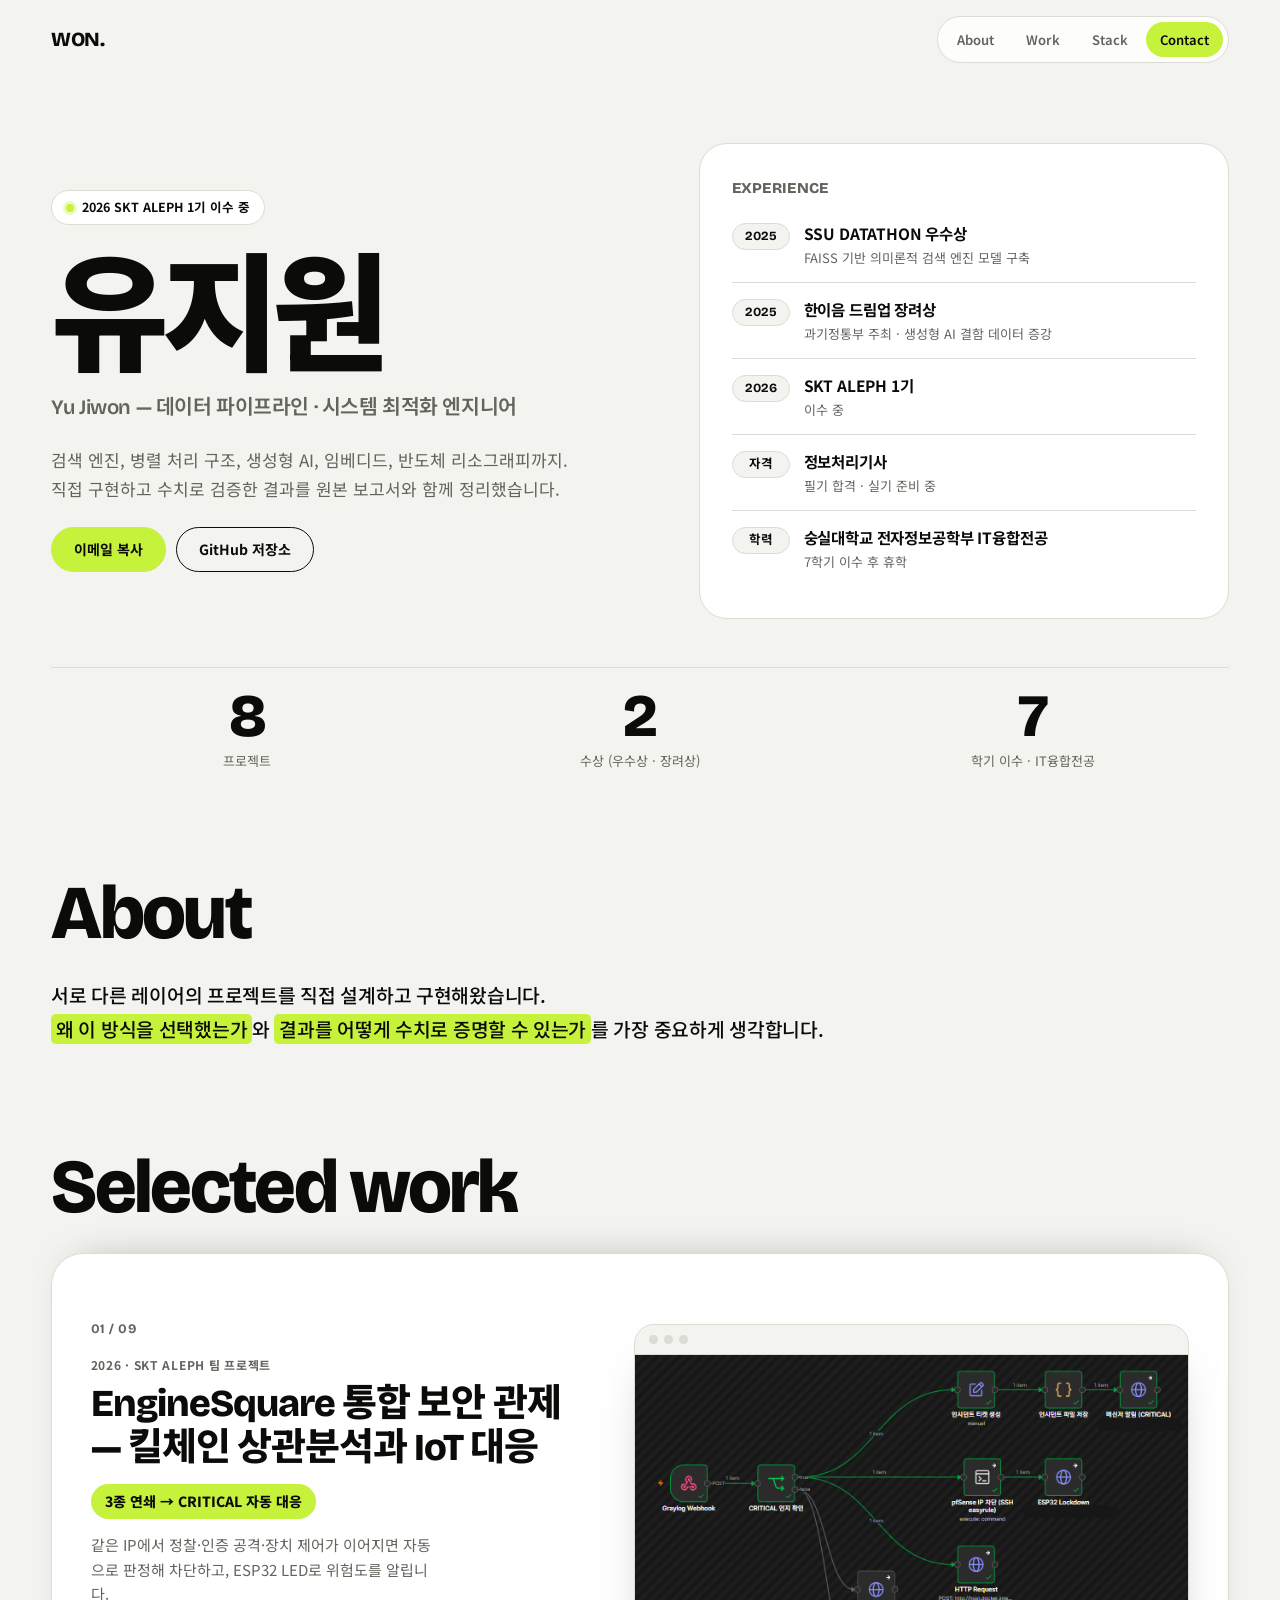
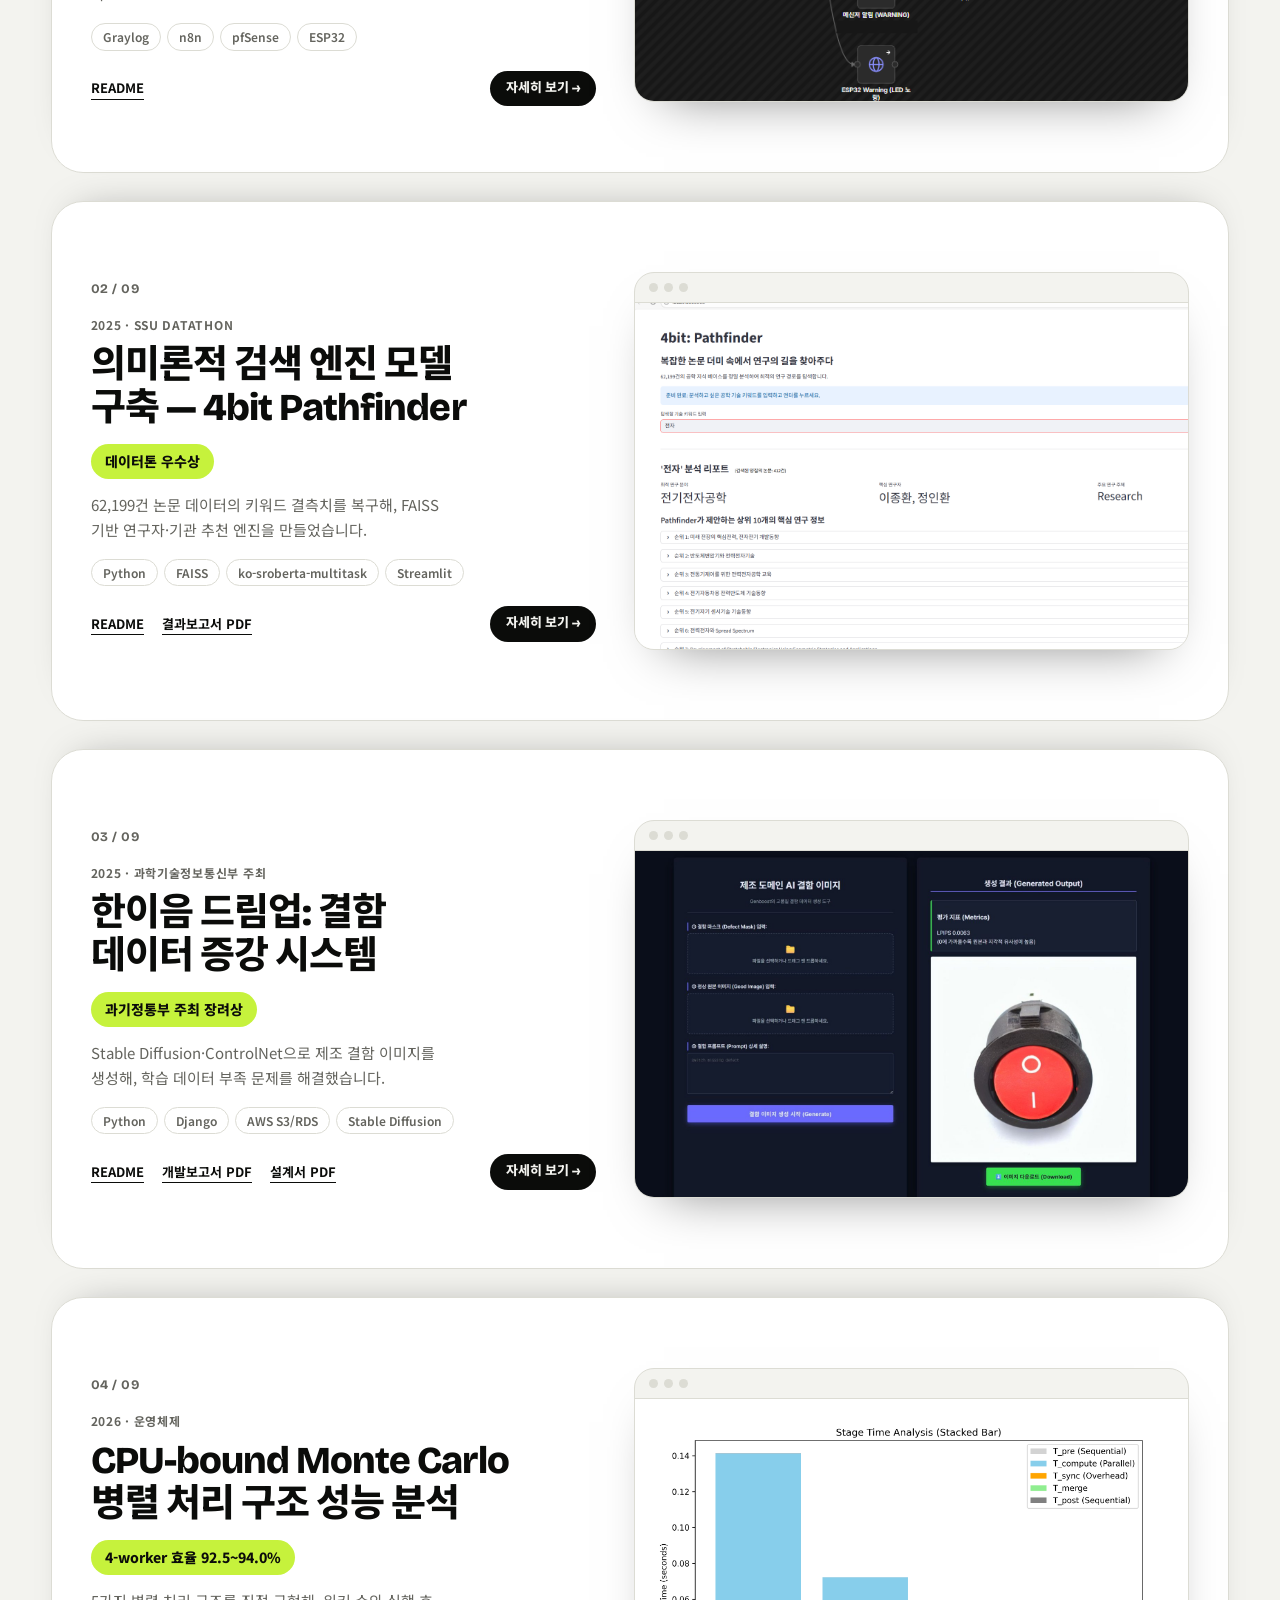
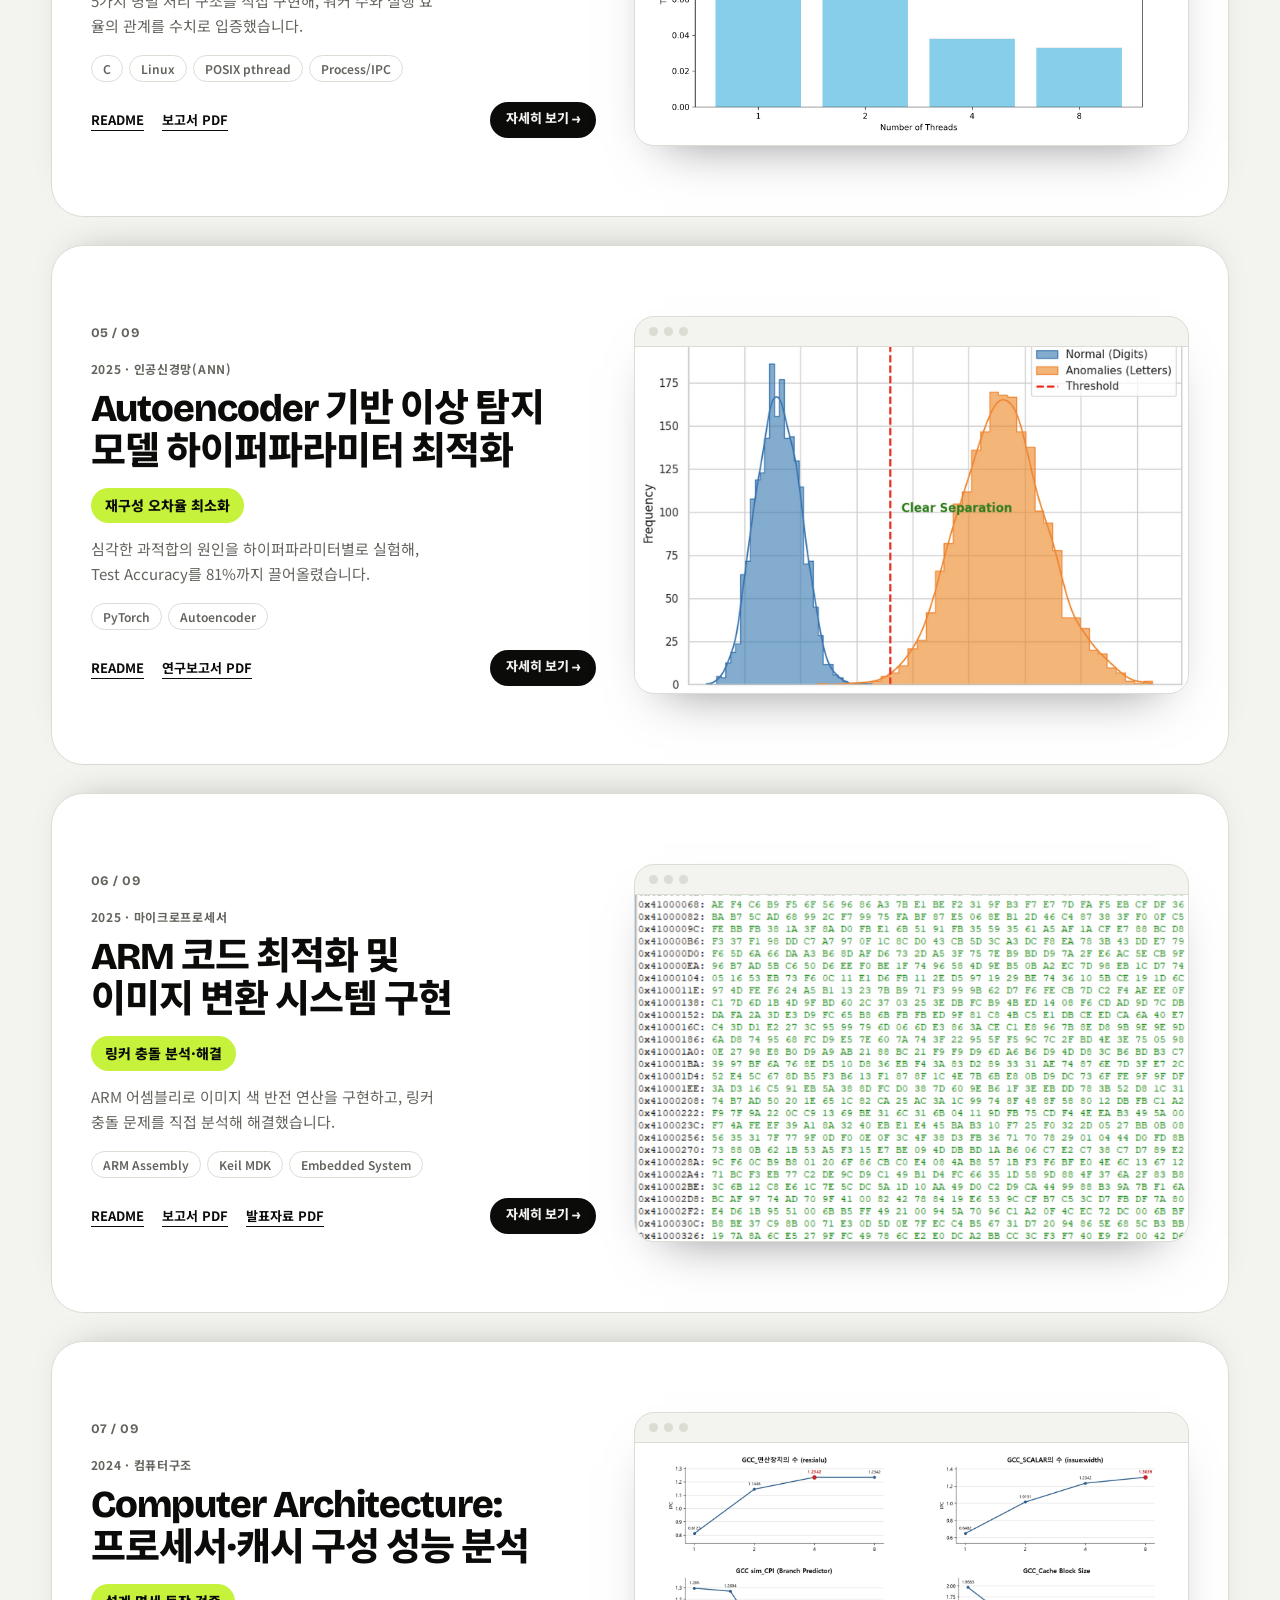
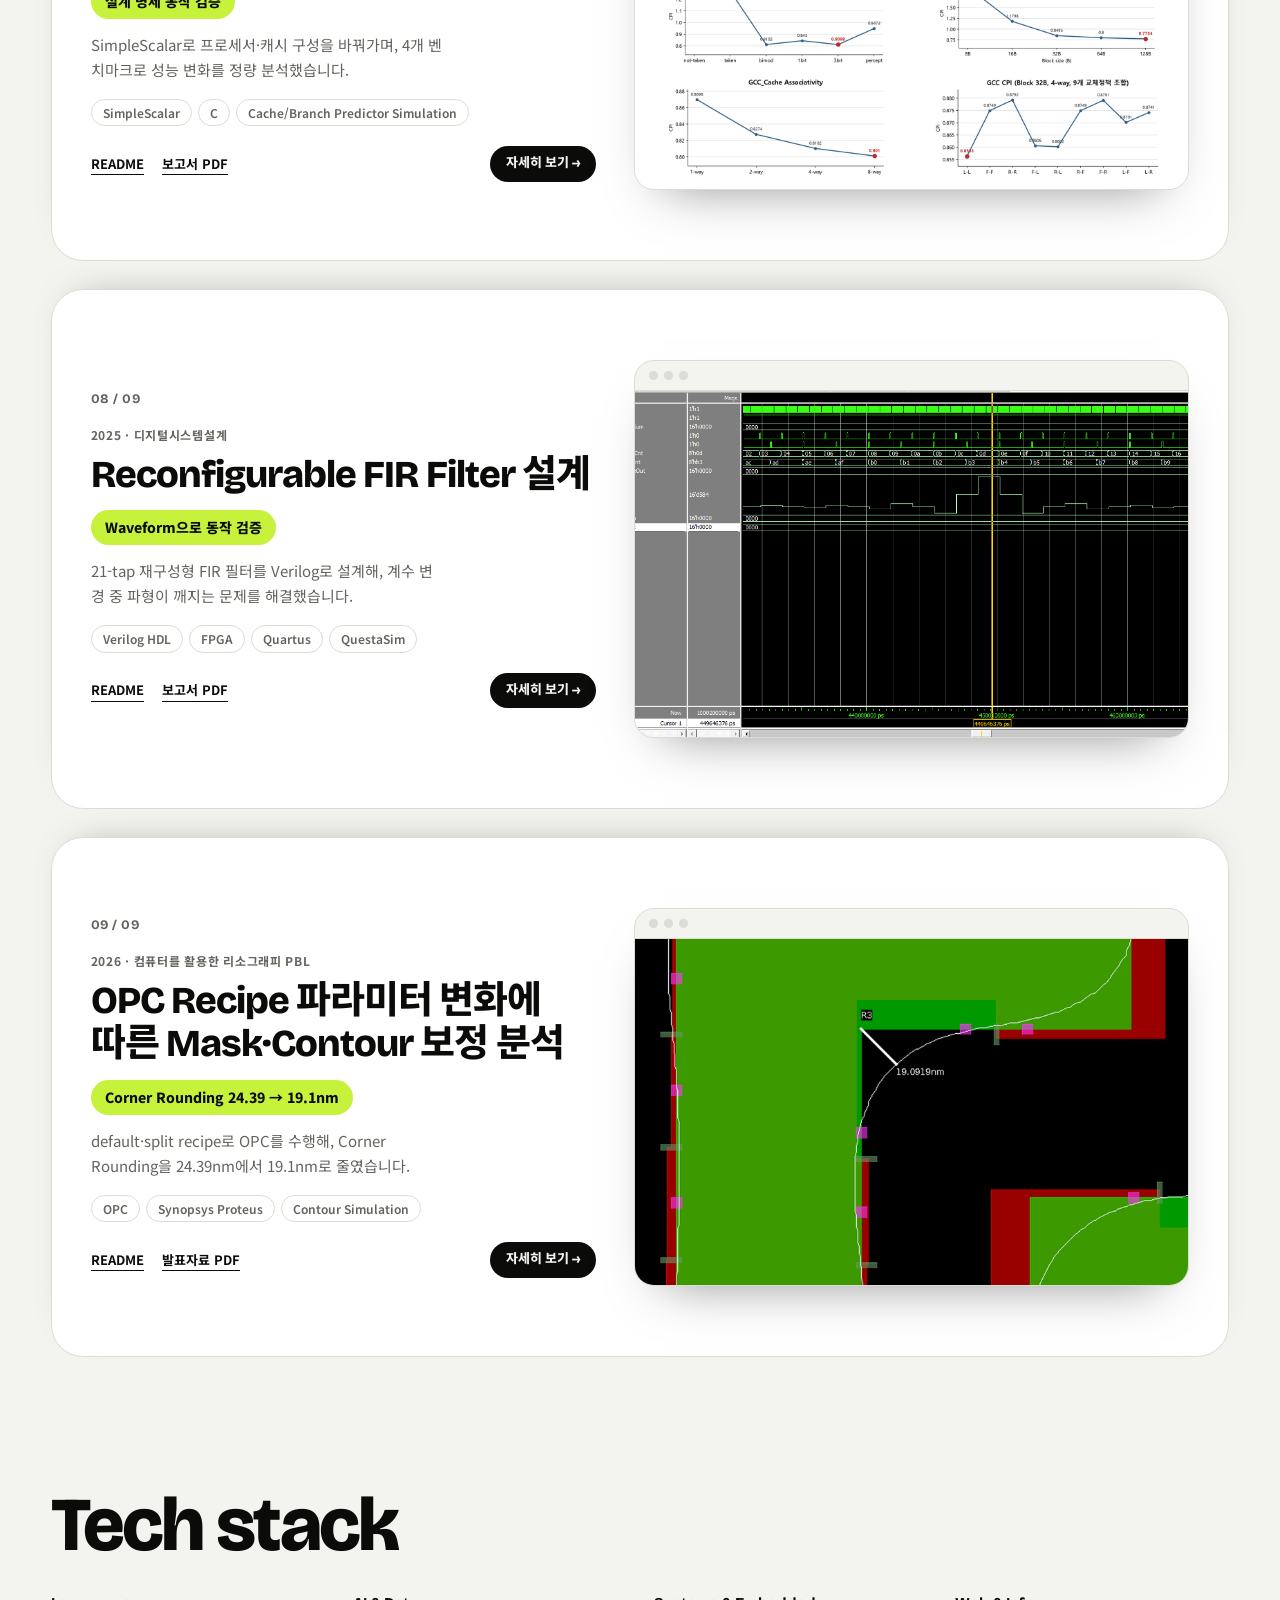
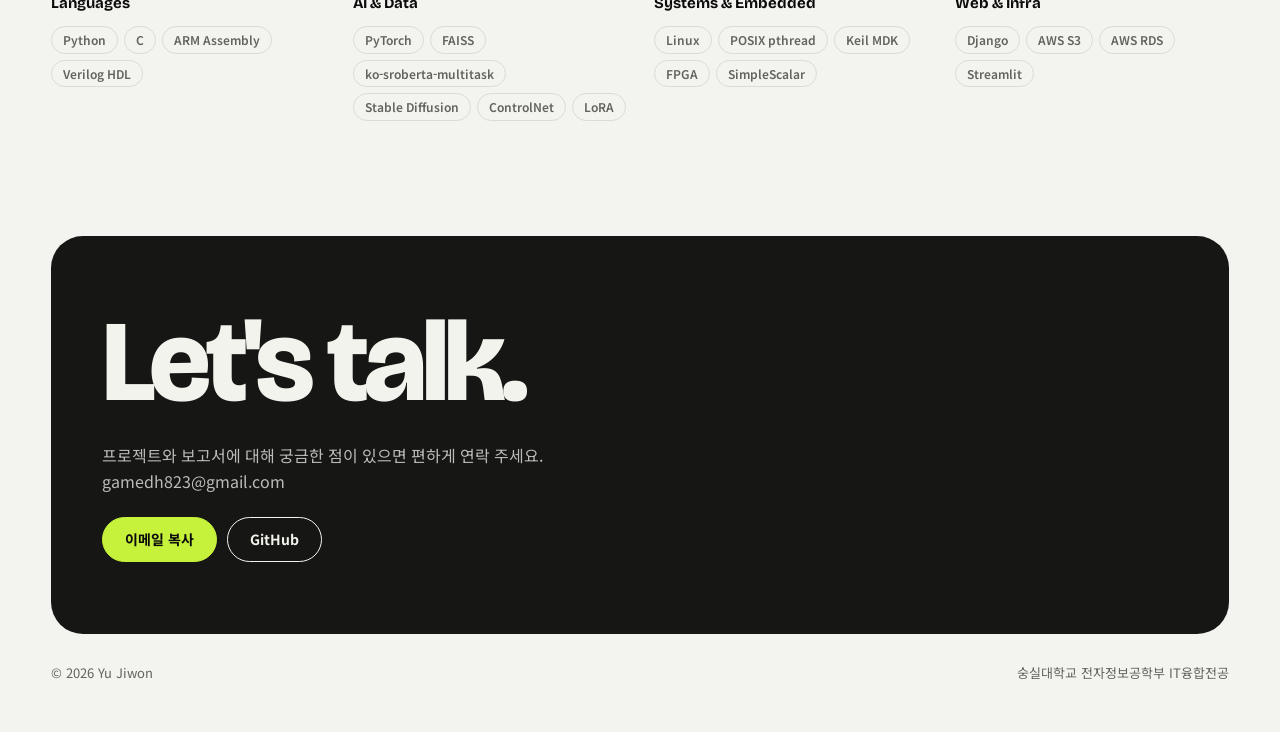
==== commit 027a1d14: "EngineSquare 통합 보안 관제(킬체인 상관분석·IoT 대응) 프로젝트 추가" ====
--- a/index.html
+++ b/index.html
@@ -34,7 +34,7 @@
   </section>
   <div class="nums"><div><b>8</b><span>프로젝트</span></div><div><b>2</b><span>수상 (우수상 · 장려상)</span></div><div><b>7</b><span>학기 이수 · IT융합전공</span></div></div>
   <section class="blk" id="about"><h2 class="t">About</h2><p class="about">서로 다른 레이어의 프로젝트를 직접 설계하고 구현해왔습니다.<br><mark>왜 이 방식을 선택했는가</mark>와 <mark>결과를 어떻게 수치로 증명할 수 있는가</mark>를 가장 중요하게 생각합니다.</p></section>
-  <a id="projects"></a><section class="blk" id="work"><h2 class="t">Selected work</h2><div><article class="pc" style="--i:0" data-slug="semantic-search-engine" data-meta="2025 · SSU DATATHON" data-title="의미론적 검색 엔진 모델 구축 — 4bit Pathfinder" data-res="데이터톤 우수상"><div class="pt"><div class="pidx">01 / 08</div><div class="pmeta">2025 · SSU DATATHON</div><h3><a class="stretch" href="./project-pages/semantic-search-engine.html">의미론적 검색 엔진 모델 구축 — 4bit Pathfinder</a></h3><p class="pres">데이터톤 우수상</p><p class="psum">62,199건 논문 데이터의 키워드 결측치를 복구해, FAISS 기반 연구자·기관 추천 엔진을 만들었습니다.</p><div class="tags"><span class="tag">Python</span><span class="tag">FAISS</span><span class="tag">ko-sroberta-multitask</span><span class="tag">Streamlit</span></div><div class="plinks"><a href="https://github.com/gamedh823-cmd/portfolio/blob/main/projects/semantic-search-engine/README.md" target="_blank" rel="noopener">README</a><a href="./projects/semantic-search-engine/datathon_report.pdf" target="_blank" rel="noopener">결과보고서 PDF</a><span class="more">자세히 보기 →</span></div></div><div class="pm"><div class="dev"><div class="dev-bar"><i></i><i></i><i></i></div><img src="./assets/semantic-search-engine.png" alt="4bit Pathfinder 실행 화면"></div></div></article><article class="pc" style="--i:1" data-slug="hanium-dreamup" data-meta="2025 · 과학기술정보통신부 주최" data-title="한이음 드림업: 결함 데이터 증강 시스템" data-res="과기정통부 주최 장려상"><div class="pt"><div class="pidx">02 / 08</div><div class="pmeta">2025 · 과학기술정보통신부 주최</div><h3><a class="stretch" href="./project-pages/hanium-dreamup.html">한이음 드림업: 결함 데이터 증강 시스템</a></h3><p class="pres">과기정통부 주최 장려상</p><p class="psum">Stable Diffusion·ControlNet으로 제조 결함 이미지를 생성해, 학습 데이터 부족 문제를 해결했습니다.</p><div class="tags"><span class="tag">Python</span><span class="tag">Django</span><span class="tag">AWS S3/RDS</span><span class="tag">Stable Diffusion</span></div><div class="plinks"><a href="https://github.com/gamedh823-cmd/portfolio/blob/main/projects/hanium-dreamup/README.md" target="_blank" rel="noopener">README</a><a href="./projects/hanium-dreamup/hanium_report.pdf" target="_blank" rel="noopener">개발보고서 PDF</a><a href="./projects/hanium-dreamup/hanium_design.pdf" target="_blank" rel="noopener">설계서 PDF</a><span class="more">자세히 보기 →</span></div></div><div class="pm"><div class="dev"><div class="dev-bar"><i></i><i></i><i></i></div><img src="./assets/hanium-dreamup.jpg" alt="genboost 웹앱 생성 결과 화면 (결함 이미지와 LPIPS 평가 지표)"></div></div></article><article class="pc" style="--i:2" data-slug="os-monte-carlo-parallel" data-meta="2026 · 운영체제" data-title="CPU-bound Monte Carlo 병렬 처리 구조 성능 분석" data-res="4-worker 효율 92.5~94.0%"><div class="pt"><div class="pidx">03 / 08</div><div class="pmeta">2026 · 운영체제</div><h3><a class="stretch" href="./project-pages/os-monte-carlo-parallel.html">CPU-bound Monte Carlo 병렬 처리 구조 성능 분석</a></h3><p class="pres">4-worker 효율 92.5~94.0%</p><p class="psum">5가지 병렬 처리 구조를 직접 구현해, 워커 수와 실행 효율의 관계를 수치로 입증했습니다.</p><div class="tags"><span class="tag">C</span><span class="tag">Linux</span><span class="tag">POSIX pthread</span><span class="tag">Process/IPC</span></div><div class="plinks"><a href="https://github.com/gamedh823-cmd/portfolio/blob/main/projects/os-monte-carlo-parallel/README.md" target="_blank" rel="noopener">README</a><a href="./projects/os-monte-carlo-parallel/os_report.pdf" target="_blank" rel="noopener">보고서 PDF</a><span class="more">자세히 보기 →</span></div></div><div class="pm"><div class="dev"><div class="dev-bar"><i></i><i></i><i></i></div><img src="./assets/os-monte-carlo-parallel.png" alt="Worker 수 증가에 따른 실행 시간 감소 그래프"></div></div></article><article class="pc" style="--i:3" data-slug="ai-anomaly-detection" data-meta="2025 · 인공신경망(ANN)" data-title="Autoencoder 기반 이상 탐지 모델 하이퍼파라미터 최적화" data-res="재구성 오차율 최소화"><div class="pt"><div class="pidx">04 / 08</div><div class="pmeta">2025 · 인공신경망(ANN)</div><h3><a class="stretch" href="./project-pages/ai-anomaly-detection.html">Autoencoder 기반 이상 탐지 모델 하이퍼파라미터 최적화</a></h3><p class="pres">재구성 오차율 최소화</p><p class="psum">심각한 과적합의 원인을 하이퍼파라미터별로 실험해, Test Accuracy를 81%까지 끌어올렸습니다.</p><div class="tags"><span class="tag">PyTorch</span><span class="tag">Autoencoder</span></div><div class="plinks"><a href="https://github.com/gamedh823-cmd/portfolio/blob/main/projects/ai-anomaly-detection/README.md" target="_blank" rel="noopener">README</a><a href="./projects/ai-anomaly-detection/ann_project.pdf" target="_blank" rel="noopener">연구보고서 PDF</a><span class="more">자세히 보기 →</span></div></div><div class="pm"><div class="dev"><div class="dev-bar"><i></i><i></i><i></i></div><img src="./assets/ai-anomaly-detection.png" alt="정상/이상 데이터 재구성 오차 분포 개념도"></div></div></article><article class="pc" style="--i:4" data-slug="arm-image-processing" data-meta="2025 · 마이크로프로세서" data-title="ARM 코드 최적화 및 이미지 변환 시스템 구현" data-res="링커 충돌 분석·해결"><div class="pt"><div class="pidx">05 / 08</div><div class="pmeta">2025 · 마이크로프로세서</div><h3><a class="stretch" href="./project-pages/arm-image-processing.html">ARM 코드 최적화 및 이미지 변환 시스템 구현</a></h3><p class="pres">링커 충돌 분석·해결</p><p class="psum">ARM 어셈블리로 이미지 색 반전 연산을 구현하고, 링커 충돌 문제를 직접 분석해 해결했습니다.</p><div class="tags"><span class="tag">ARM Assembly</span><span class="tag">Keil MDK</span><span class="tag">Embedded System</span></div><div class="plinks"><a href="https://github.com/gamedh823-cmd/portfolio/blob/main/projects/arm-image-processing/README.md" target="_blank" rel="noopener">README</a><a href="./projects/arm-image-processing/microprocessor_report.pdf" target="_blank" rel="noopener">보고서 PDF</a><a href="./projects/arm-image-processing/microprocessor_presentation.pdf" target="_blank" rel="noopener">발표자료 PDF</a><span class="more">자세히 보기 →</span></div></div><div class="pm"><div class="dev"><div class="dev-bar"><i></i><i></i><i></i></div><img src="./assets/arm-image-processing.png" alt="Keil MDK 메모리 뷰 (음화 변환 실행 결과)"></div></div></article><article class="pc" style="--i:5" data-slug="cpu-4bit-architecture" data-meta="2024 · 컴퓨터구조" data-title="Computer Architecture: 프로세서·캐시 구성 성능 분석" data-res="설계 명세 동작 검증"><div class="pt"><div class="pidx">06 / 08</div><div class="pmeta">2024 · 컴퓨터구조</div><h3><a class="stretch" href="./project-pages/cpu-4bit-architecture.html">Computer Architecture: 프로세서·캐시 구성 성능 분석</a></h3><p class="pres">설계 명세 동작 검증</p><p class="psum">SimpleScalar로 프로세서·캐시 구성을 바꿔가며, 4개 벤치마크로 성능 변화를 정량 분석했습니다.</p><div class="tags"><span class="tag">SimpleScalar</span><span class="tag">C</span><span class="tag">Cache/Branch Predictor Simulation</span></div><div class="plinks"><a href="https://github.com/gamedh823-cmd/portfolio/blob/main/projects/cpu-4bit-architecture/README.md" target="_blank" rel="noopener">README</a><a href="./projects/cpu-4bit-architecture/computer_architecture_report.pdf" target="_blank" rel="noopener">보고서 PDF</a><span class="more">자세히 보기 →</span></div></div><div class="pm"><div class="dev"><div class="dev-bar"><i></i><i></i><i></i></div><img src="./assets/cpu-4bit-architecture.png" alt="GCC 벤치마크 기준 프로세서·캐시 파라미터 6종별 성능 그래프"></div></div></article><article class="pc" style="--i:6" data-slug="fir-filter-design" data-meta="2025 · 디지털시스템설계" data-title="Reconfigurable FIR Filter 설계" data-res="Waveform으로 동작 검증"><div class="pt"><div class="pidx">07 / 08</div><div class="pmeta">2025 · 디지털시스템설계</div><h3><a class="stretch" href="./project-pages/fir-filter-design.html">Reconfigurable FIR Filter 설계</a></h3><p class="pres">Waveform으로 동작 검증</p><p class="psum">21-tap 재구성형 FIR 필터를 Verilog로 설계해, 계수 변경 중 파형이 깨지는 문제를 해결했습니다.</p><div class="tags"><span class="tag">Verilog HDL</span><span class="tag">FPGA</span><span class="tag">Quartus</span><span class="tag">QuestaSim</span></div><div class="plinks"><a href="https://github.com/gamedh823-cmd/portfolio/blob/main/projects/fir-filter-design/README.md" target="_blank" rel="noopener">README</a><a href="./projects/fir-filter-design/fir_filter_report.pdf" target="_blank" rel="noopener">보고서 PDF</a><span class="more">자세히 보기 →</span></div></div><div class="pm"><div class="dev"><div class="dev-bar"><i></i><i></i><i></i></div><img src="./assets/fir-filter-design.png" alt="QuestaSim Impulse Response Waveform 시뮬레이션 결과"></div></div></article><article class="pc" style="--i:7" data-slug="lithography-opc-pbl" data-meta="2026 · 컴퓨터를 활용한 리소그래피 PBL" data-title="OPC Recipe 파라미터 변화에 따른 Mask·Contour 보정 분석" data-res="Corner Rounding 24.39 → 19.1nm"><div class="pt"><div class="pidx">08 / 08</div><div class="pmeta">2026 · 컴퓨터를 활용한 리소그래피 PBL</div><h3><a class="stretch" href="./project-pages/lithography-opc-pbl.html">OPC Recipe 파라미터 변화에 따른 Mask·Contour 보정 분석</a></h3><p class="pres">Corner Rounding 24.39 → 19.1nm</p><p class="psum">default·split recipe로 OPC를 수행해, Corner Rounding을 24.39nm에서 19.1nm로 줄였습니다.</p><div class="tags"><span class="tag">OPC</span><span class="tag">Synopsys Proteus</span><span class="tag">Contour Simulation</span></div><div class="plinks"><a href="https://github.com/gamedh823-cmd/portfolio/blob/main/projects/lithography-opc-pbl/README.md" target="_blank" rel="noopener">README</a><a href="./projects/lithography-opc-pbl/lithography_pbl.pdf" target="_blank" rel="noopener">발표자료 PDF</a><span class="more">자세히 보기 →</span></div></div><div class="pm"><div class="dev"><div class="dev-bar"><i></i><i></i><i></i></div><img src="./assets/lithography-opc-pbl.png" alt="Split recipe 적용 후 Corner Rounding 19.09nm 측정 화면 (Synopsys Proteus)"></div></div></article></div></section>
+  <a id="projects"></a><section class="blk" id="work"><h2 class="t">Selected work</h2><div><article class="pc" style="--i:0" data-slug="enginesquare-killchain-soc" data-meta="2026 · SKT ALEPH 팀 프로젝트" data-title="EngineSquare 통합 보안 관제 — 킬체인 상관분석과 IoT 대응" data-res="3종 연쇄 → CRITICAL 자동 대응"><div class="pt"><div class="pidx">01 / 09</div><div class="pmeta">2026 · SKT ALEPH 팀 프로젝트</div><h3><a class="stretch" href="https://github.com/gamedh823-cmd/portfolio/blob/main/projects/enginesquare-killchain-soc/README.md" target="_blank" rel="noopener">EngineSquare 통합 보안 관제 — 킬체인 상관분석과 IoT 대응</a></h3><p class="pres">3종 연쇄 → CRITICAL 자동 대응</p><p class="psum">같은 IP에서 정찰·인증 공격·장치 제어가 이어지면 자동으로 판정해 차단하고, ESP32 LED로 위험도를 알립니다.</p><div class="tags"><span class="tag">Graylog</span><span class="tag">n8n</span><span class="tag">pfSense</span><span class="tag">ESP32</span></div><div class="plinks"><a href="https://github.com/gamedh823-cmd/portfolio/blob/main/projects/enginesquare-killchain-soc/README.md" target="_blank" rel="noopener">README</a><span class="more">자세히 보기 →</span></div></div><div class="pm"><div class="dev"><div class="dev-bar"><i></i><i></i><i></i></div><img src="./assets/enginesquare-killchain-soc.png" alt="n8n 워크플로우 실행 — CRITICAL 분기 전 노드 성공"></div></div></article><article class="pc" style="--i:0" data-slug="semantic-search-engine" data-meta="2025 · SSU DATATHON" data-title="의미론적 검색 엔진 모델 구축 — 4bit Pathfinder" data-res="데이터톤 우수상"><div class="pt"><div class="pidx">02 / 09</div><div class="pmeta">2025 · SSU DATATHON</div><h3><a class="stretch" href="./project-pages/semantic-search-engine.html">의미론적 검색 엔진 모델 구축 — 4bit Pathfinder</a></h3><p class="pres">데이터톤 우수상</p><p class="psum">62,199건 논문 데이터의 키워드 결측치를 복구해, FAISS 기반 연구자·기관 추천 엔진을 만들었습니다.</p><div class="tags"><span class="tag">Python</span><span class="tag">FAISS</span><span class="tag">ko-sroberta-multitask</span><span class="tag">Streamlit</span></div><div class="plinks"><a href="https://github.com/gamedh823-cmd/portfolio/blob/main/projects/semantic-search-engine/README.md" target="_blank" rel="noopener">README</a><a href="./projects/semantic-search-engine/datathon_report.pdf" target="_blank" rel="noopener">결과보고서 PDF</a><span class="more">자세히 보기 →</span></div></div><div class="pm"><div class="dev"><div class="dev-bar"><i></i><i></i><i></i></div><img src="./assets/semantic-search-engine.png" alt="4bit Pathfinder 실행 화면"></div></div></article><article class="pc" style="--i:1" data-slug="hanium-dreamup" data-meta="2025 · 과학기술정보통신부 주최" data-title="한이음 드림업: 결함 데이터 증강 시스템" data-res="과기정통부 주최 장려상"><div class="pt"><div class="pidx">03 / 09</div><div class="pmeta">2025 · 과학기술정보통신부 주최</div><h3><a class="stretch" href="./project-pages/hanium-dreamup.html">한이음 드림업: 결함 데이터 증강 시스템</a></h3><p class="pres">과기정통부 주최 장려상</p><p class="psum">Stable Diffusion·ControlNet으로 제조 결함 이미지를 생성해, 학습 데이터 부족 문제를 해결했습니다.</p><div class="tags"><span class="tag">Python</span><span class="tag">Django</span><span class="tag">AWS S3/RDS</span><span class="tag">Stable Diffusion</span></div><div class="plinks"><a href="https://github.com/gamedh823-cmd/portfolio/blob/main/projects/hanium-dreamup/README.md" target="_blank" rel="noopener">README</a><a href="./projects/hanium-dreamup/hanium_report.pdf" target="_blank" rel="noopener">개발보고서 PDF</a><a href="./projects/hanium-dreamup/hanium_design.pdf" target="_blank" rel="noopener">설계서 PDF</a><span class="more">자세히 보기 →</span></div></div><div class="pm"><div class="dev"><div class="dev-bar"><i></i><i></i><i></i></div><img src="./assets/hanium-dreamup.jpg" alt="genboost 웹앱 생성 결과 화면 (결함 이미지와 LPIPS 평가 지표)"></div></div></article><article class="pc" style="--i:2" data-slug="os-monte-carlo-parallel" data-meta="2026 · 운영체제" data-title="CPU-bound Monte Carlo 병렬 처리 구조 성능 분석" data-res="4-worker 효율 92.5~94.0%"><div class="pt"><div class="pidx">04 / 09</div><div class="pmeta">2026 · 운영체제</div><h3><a class="stretch" href="./project-pages/os-monte-carlo-parallel.html">CPU-bound Monte Carlo 병렬 처리 구조 성능 분석</a></h3><p class="pres">4-worker 효율 92.5~94.0%</p><p class="psum">5가지 병렬 처리 구조를 직접 구현해, 워커 수와 실행 효율의 관계를 수치로 입증했습니다.</p><div class="tags"><span class="tag">C</span><span class="tag">Linux</span><span class="tag">POSIX pthread</span><span class="tag">Process/IPC</span></div><div class="plinks"><a href="https://github.com/gamedh823-cmd/portfolio/blob/main/projects/os-monte-carlo-parallel/README.md" target="_blank" rel="noopener">README</a><a href="./projects/os-monte-carlo-parallel/os_report.pdf" target="_blank" rel="noopener">보고서 PDF</a><span class="more">자세히 보기 →</span></div></div><div class="pm"><div class="dev"><div class="dev-bar"><i></i><i></i><i></i></div><img src="./assets/os-monte-carlo-parallel.png" alt="Worker 수 증가에 따른 실행 시간 감소 그래프"></div></div></article><article class="pc" style="--i:3" data-slug="ai-anomaly-detection" data-meta="2025 · 인공신경망(ANN)" data-title="Autoencoder 기반 이상 탐지 모델 하이퍼파라미터 최적화" data-res="재구성 오차율 최소화"><div class="pt"><div class="pidx">05 / 09</div><div class="pmeta">2025 · 인공신경망(ANN)</div><h3><a class="stretch" href="./project-pages/ai-anomaly-detection.html">Autoencoder 기반 이상 탐지 모델 하이퍼파라미터 최적화</a></h3><p class="pres">재구성 오차율 최소화</p><p class="psum">심각한 과적합의 원인을 하이퍼파라미터별로 실험해, Test Accuracy를 81%까지 끌어올렸습니다.</p><div class="tags"><span class="tag">PyTorch</span><span class="tag">Autoencoder</span></div><div class="plinks"><a href="https://github.com/gamedh823-cmd/portfolio/blob/main/projects/ai-anomaly-detection/README.md" target="_blank" rel="noopener">README</a><a href="./projects/ai-anomaly-detection/ann_project.pdf" target="_blank" rel="noopener">연구보고서 PDF</a><span class="more">자세히 보기 →</span></div></div><div class="pm"><div class="dev"><div class="dev-bar"><i></i><i></i><i></i></div><img src="./assets/ai-anomaly-detection.png" alt="정상/이상 데이터 재구성 오차 분포 개념도"></div></div></article><article class="pc" style="--i:4" data-slug="arm-image-processing" data-meta="2025 · 마이크로프로세서" data-title="ARM 코드 최적화 및 이미지 변환 시스템 구현" data-res="링커 충돌 분석·해결"><div class="pt"><div class="pidx">06 / 09</div><div class="pmeta">2025 · 마이크로프로세서</div><h3><a class="stretch" href="./project-pages/arm-image-processing.html">ARM 코드 최적화 및 이미지 변환 시스템 구현</a></h3><p class="pres">링커 충돌 분석·해결</p><p class="psum">ARM 어셈블리로 이미지 색 반전 연산을 구현하고, 링커 충돌 문제를 직접 분석해 해결했습니다.</p><div class="tags"><span class="tag">ARM Assembly</span><span class="tag">Keil MDK</span><span class="tag">Embedded System</span></div><div class="plinks"><a href="https://github.com/gamedh823-cmd/portfolio/blob/main/projects/arm-image-processing/README.md" target="_blank" rel="noopener">README</a><a href="./projects/arm-image-processing/microprocessor_report.pdf" target="_blank" rel="noopener">보고서 PDF</a><a href="./projects/arm-image-processing/microprocessor_presentation.pdf" target="_blank" rel="noopener">발표자료 PDF</a><span class="more">자세히 보기 →</span></div></div><div class="pm"><div class="dev"><div class="dev-bar"><i></i><i></i><i></i></div><img src="./assets/arm-image-processing.png" alt="Keil MDK 메모리 뷰 (음화 변환 실행 결과)"></div></div></article><article class="pc" style="--i:5" data-slug="cpu-4bit-architecture" data-meta="2024 · 컴퓨터구조" data-title="Computer Architecture: 프로세서·캐시 구성 성능 분석" data-res="설계 명세 동작 검증"><div class="pt"><div class="pidx">07 / 09</div><div class="pmeta">2024 · 컴퓨터구조</div><h3><a class="stretch" href="./project-pages/cpu-4bit-architecture.html">Computer Architecture: 프로세서·캐시 구성 성능 분석</a></h3><p class="pres">설계 명세 동작 검증</p><p class="psum">SimpleScalar로 프로세서·캐시 구성을 바꿔가며, 4개 벤치마크로 성능 변화를 정량 분석했습니다.</p><div class="tags"><span class="tag">SimpleScalar</span><span class="tag">C</span><span class="tag">Cache/Branch Predictor Simulation</span></div><div class="plinks"><a href="https://github.com/gamedh823-cmd/portfolio/blob/main/projects/cpu-4bit-architecture/README.md" target="_blank" rel="noopener">README</a><a href="./projects/cpu-4bit-architecture/computer_architecture_report.pdf" target="_blank" rel="noopener">보고서 PDF</a><span class="more">자세히 보기 →</span></div></div><div class="pm"><div class="dev"><div class="dev-bar"><i></i><i></i><i></i></div><img src="./assets/cpu-4bit-architecture.png" alt="GCC 벤치마크 기준 프로세서·캐시 파라미터 6종별 성능 그래프"></div></div></article><article class="pc" style="--i:6" data-slug="fir-filter-design" data-meta="2025 · 디지털시스템설계" data-title="Reconfigurable FIR Filter 설계" data-res="Waveform으로 동작 검증"><div class="pt"><div class="pidx">08 / 09</div><div class="pmeta">2025 · 디지털시스템설계</div><h3><a class="stretch" href="./project-pages/fir-filter-design.html">Reconfigurable FIR Filter 설계</a></h3><p class="pres">Waveform으로 동작 검증</p><p class="psum">21-tap 재구성형 FIR 필터를 Verilog로 설계해, 계수 변경 중 파형이 깨지는 문제를 해결했습니다.</p><div class="tags"><span class="tag">Verilog HDL</span><span class="tag">FPGA</span><span class="tag">Quartus</span><span class="tag">QuestaSim</span></div><div class="plinks"><a href="https://github.com/gamedh823-cmd/portfolio/blob/main/projects/fir-filter-design/README.md" target="_blank" rel="noopener">README</a><a href="./projects/fir-filter-design/fir_filter_report.pdf" target="_blank" rel="noopener">보고서 PDF</a><span class="more">자세히 보기 →</span></div></div><div class="pm"><div class="dev"><div class="dev-bar"><i></i><i></i><i></i></div><img src="./assets/fir-filter-design.png" alt="QuestaSim Impulse Response Waveform 시뮬레이션 결과"></div></div></article><article class="pc" style="--i:7" data-slug="lithography-opc-pbl" data-meta="2026 · 컴퓨터를 활용한 리소그래피 PBL" data-title="OPC Recipe 파라미터 변화에 따른 Mask·Contour 보정 분석" data-res="Corner Rounding 24.39 → 19.1nm"><div class="pt"><div class="pidx">09 / 09</div><div class="pmeta">2026 · 컴퓨터를 활용한 리소그래피 PBL</div><h3><a class="stretch" href="./project-pages/lithography-opc-pbl.html">OPC Recipe 파라미터 변화에 따른 Mask·Contour 보정 분석</a></h3><p class="pres">Corner Rounding 24.39 → 19.1nm</p><p class="psum">default·split recipe로 OPC를 수행해, Corner Rounding을 24.39nm에서 19.1nm로 줄였습니다.</p><div class="tags"><span class="tag">OPC</span><span class="tag">Synopsys Proteus</span><span class="tag">Contour Simulation</span></div><div class="plinks"><a href="https://github.com/gamedh823-cmd/portfolio/blob/main/projects/lithography-opc-pbl/README.md" target="_blank" rel="noopener">README</a><a href="./projects/lithography-opc-pbl/lithography_pbl.pdf" target="_blank" rel="noopener">발표자료 PDF</a><span class="more">자세히 보기 →</span></div></div><div class="pm"><div class="dev"><div class="dev-bar"><i></i><i></i><i></i></div><img src="./assets/lithography-opc-pbl.png" alt="Split recipe 적용 후 Corner Rounding 19.09nm 측정 화면 (Synopsys Proteus)"></div></div></article></div></section>
   <section class="blk" id="stack"><h2 class="t">Tech stack</h2><div class="stk"><div><h3>Languages</h3><div class="chips"><span class="tag">Python</span><span class="tag">C</span><span class="tag">ARM Assembly</span><span class="tag">Verilog HDL</span></div></div><div><h3>AI &amp; Data</h3><div class="chips"><span class="tag">PyTorch</span><span class="tag">FAISS</span><span class="tag">ko-sroberta-multitask</span><span class="tag">Stable Diffusion</span><span class="tag">ControlNet</span><span class="tag">LoRA</span></div></div><div><h3>Systems &amp; Embedded</h3><div class="chips"><span class="tag">Linux</span><span class="tag">POSIX pthread</span><span class="tag">Keil MDK</span><span class="tag">FPGA</span><span class="tag">SimpleScalar</span></div></div><div><h3>Web &amp; Infra</h3><div class="chips"><span class="tag">Django</span><span class="tag">AWS S3</span><span class="tag">AWS RDS</span><span class="tag">Streamlit</span></div></div></div></section>
   <section class="end" id="contact"><h2>Let's talk.</h2><p>프로젝트와 보고서에 대해 궁금한 점이 있으면 편하게 연락 주세요.<br>gamedh823@gmail.com</p><div class="btns"><button class="btn lime" type="button" data-copy="gamedh823@gmail.com"><span>이메일 복사</span></button><a class="btn" href="https://github.com/gamedh823-cmd/portfolio" target="_blank" rel="noopener">GitHub</a></div></section>
   <footer><span>© 2026 Yu Jiwon</span><span>숭실대학교 전자정보공학부 IT융합전공</span></footer>
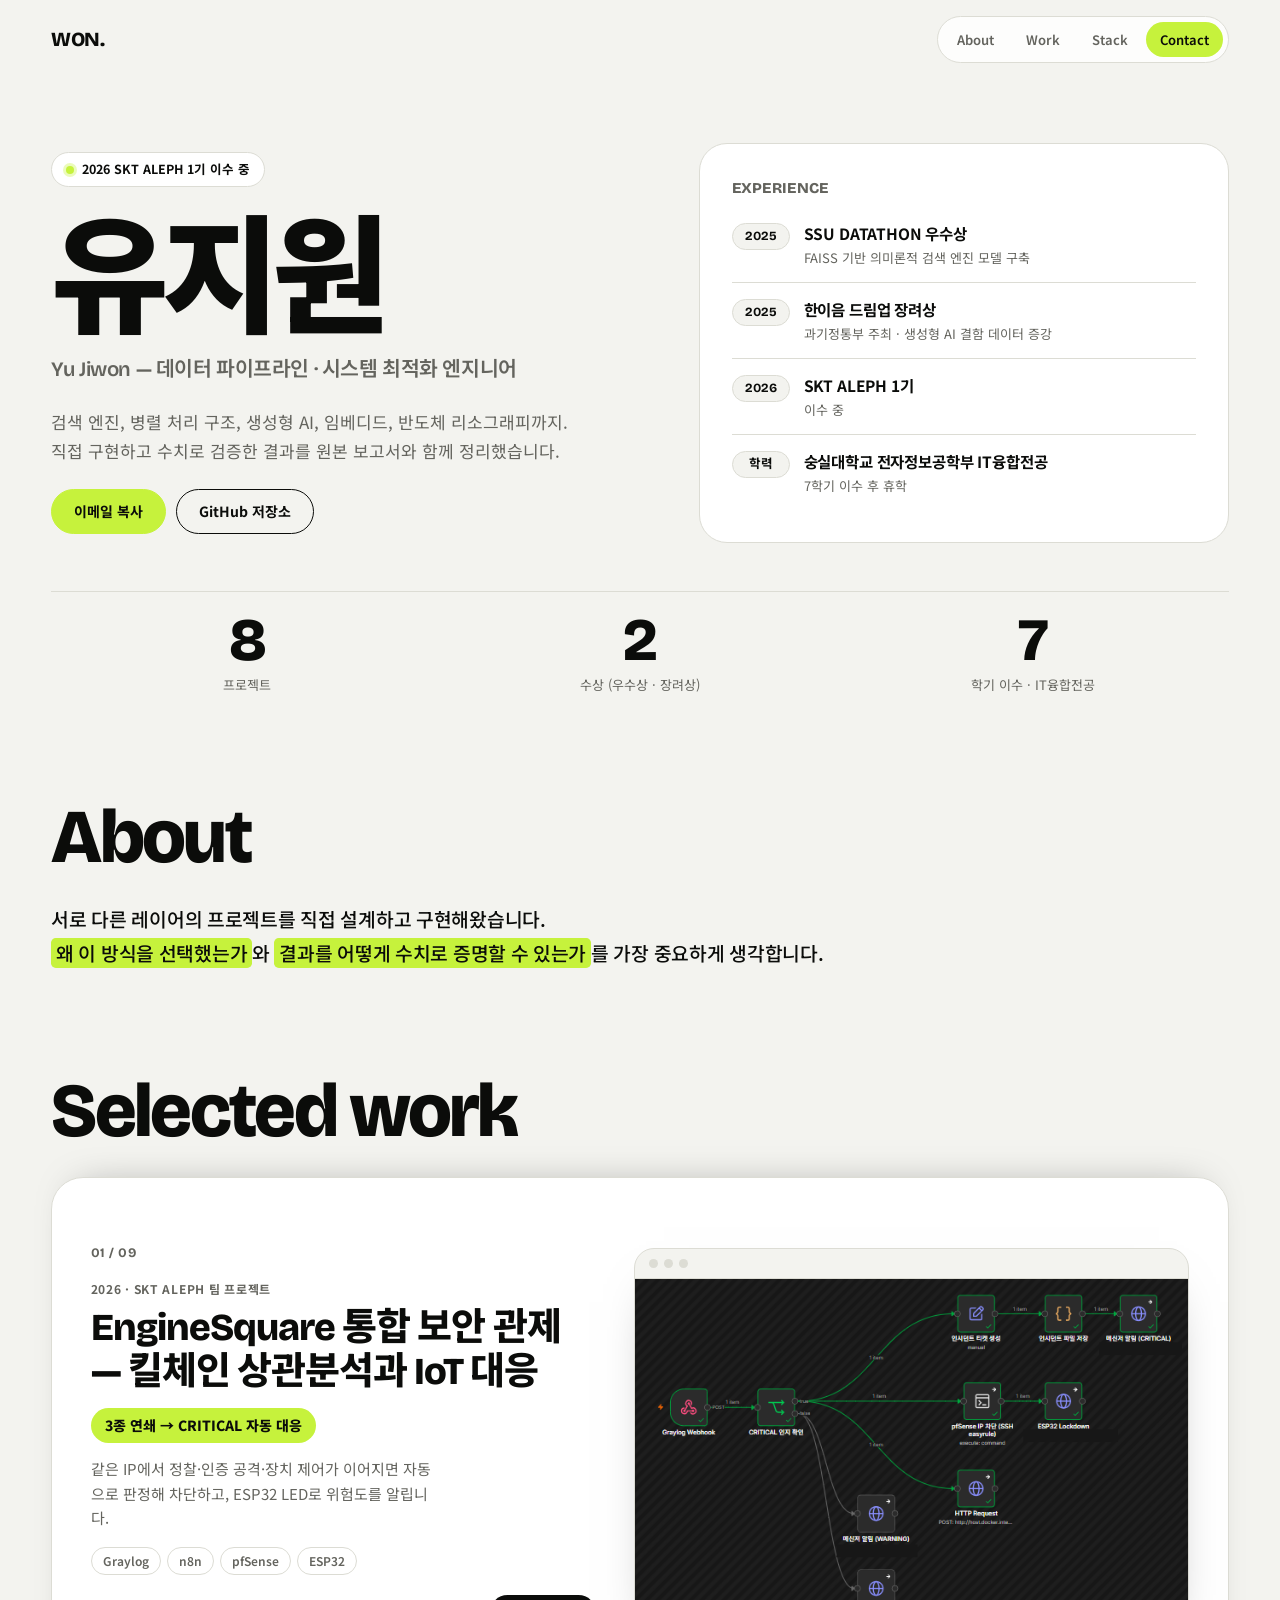
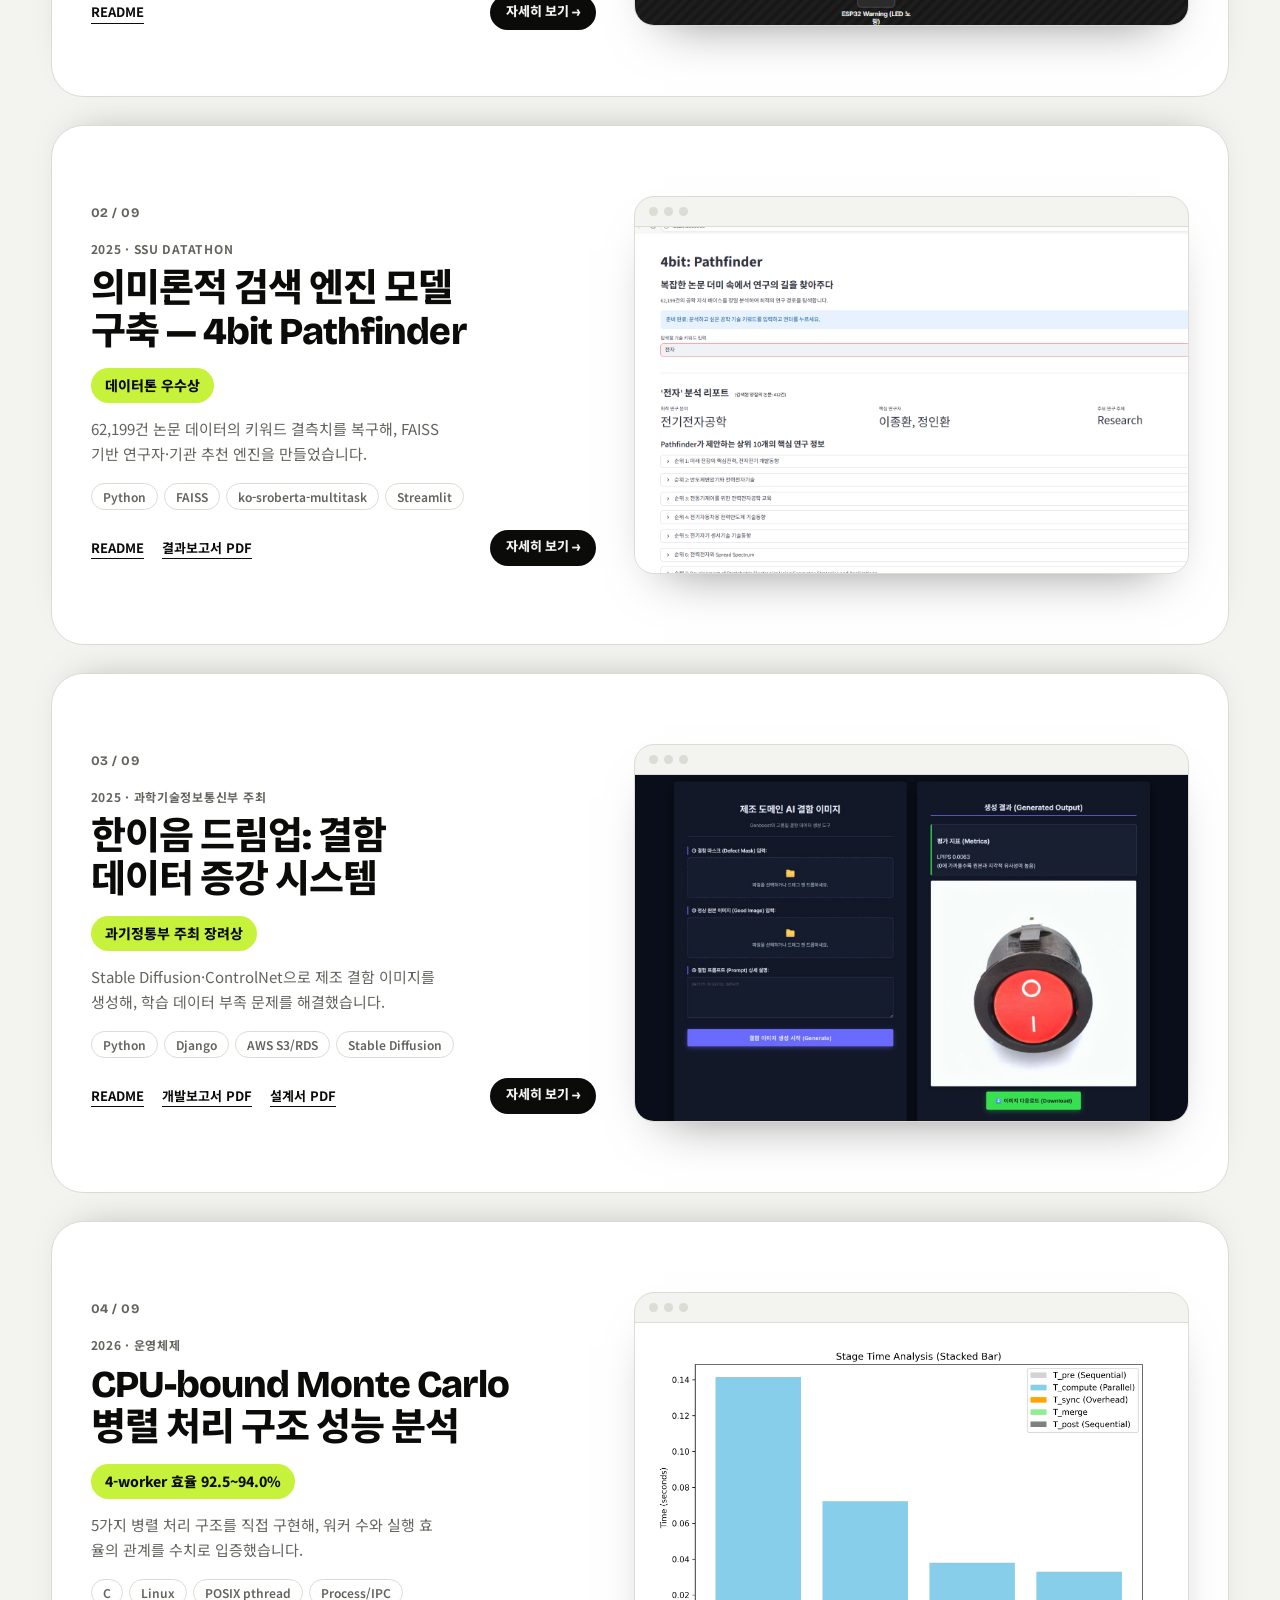
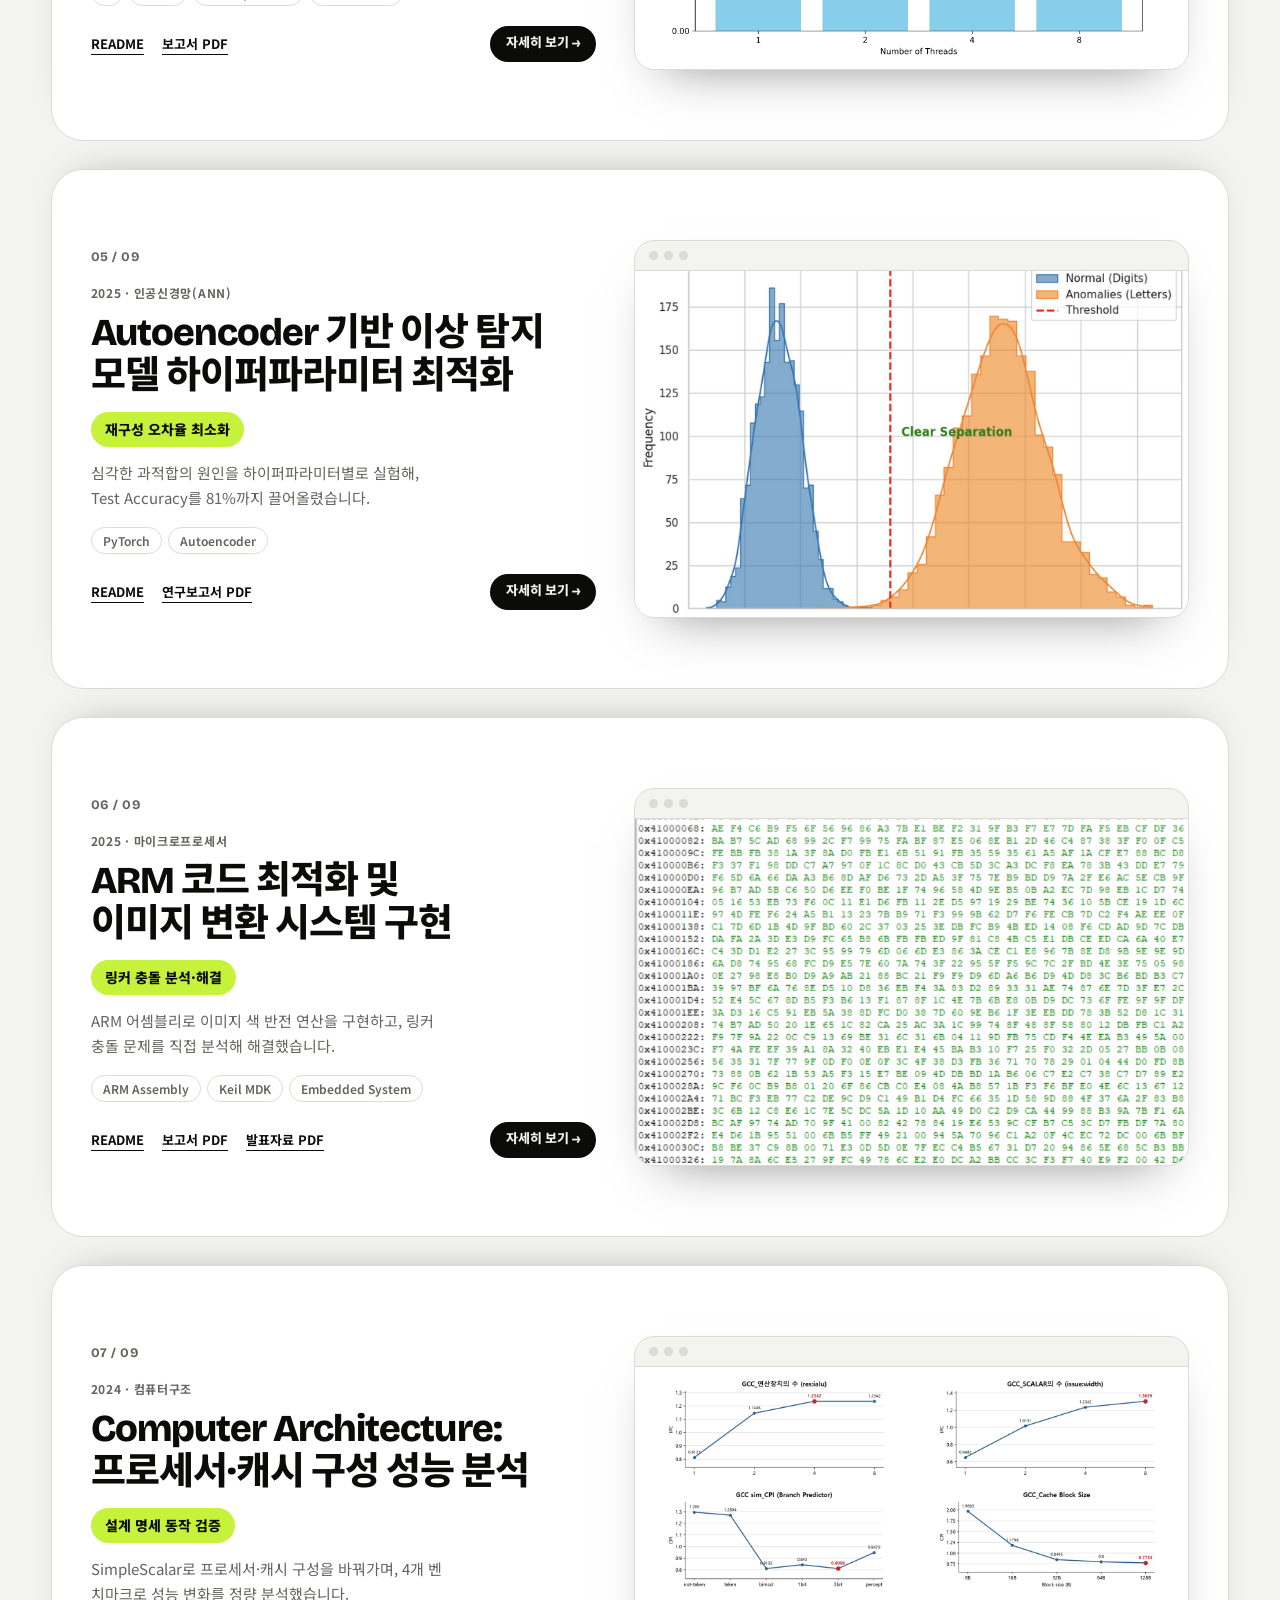
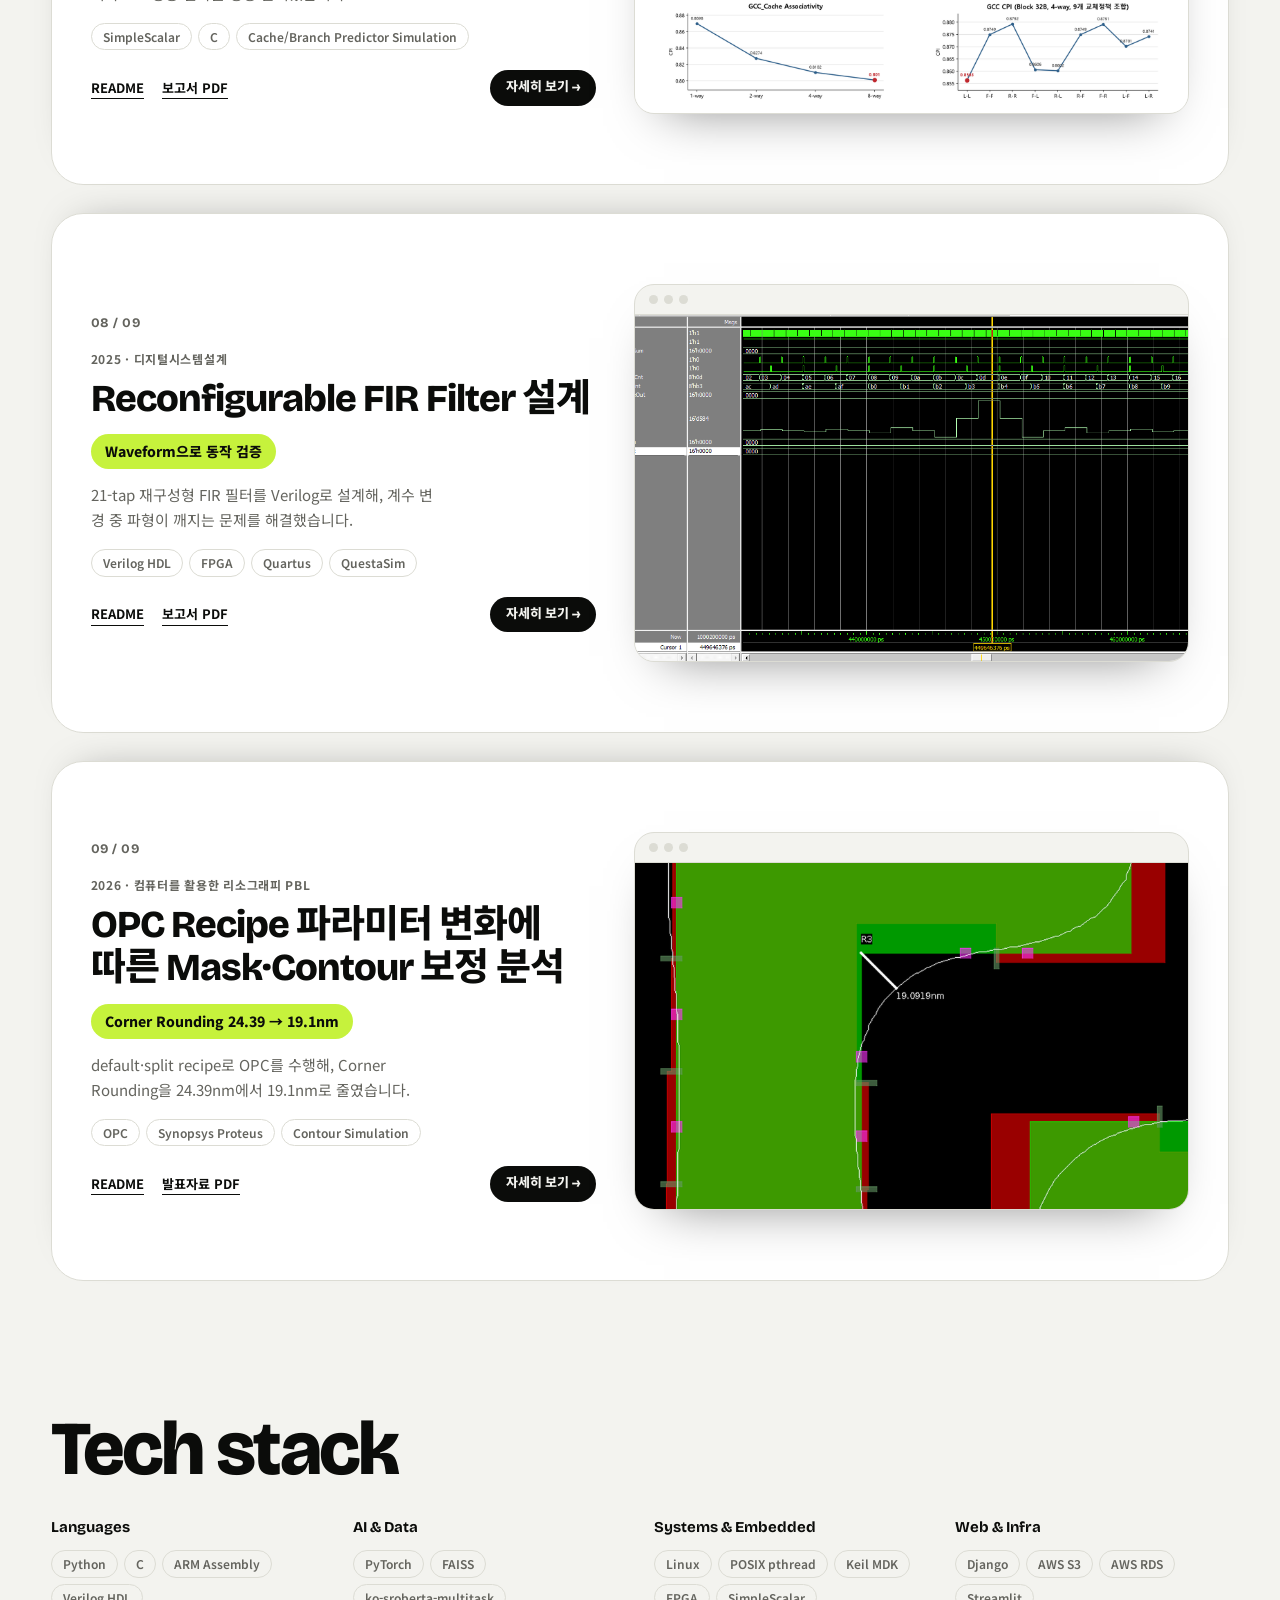
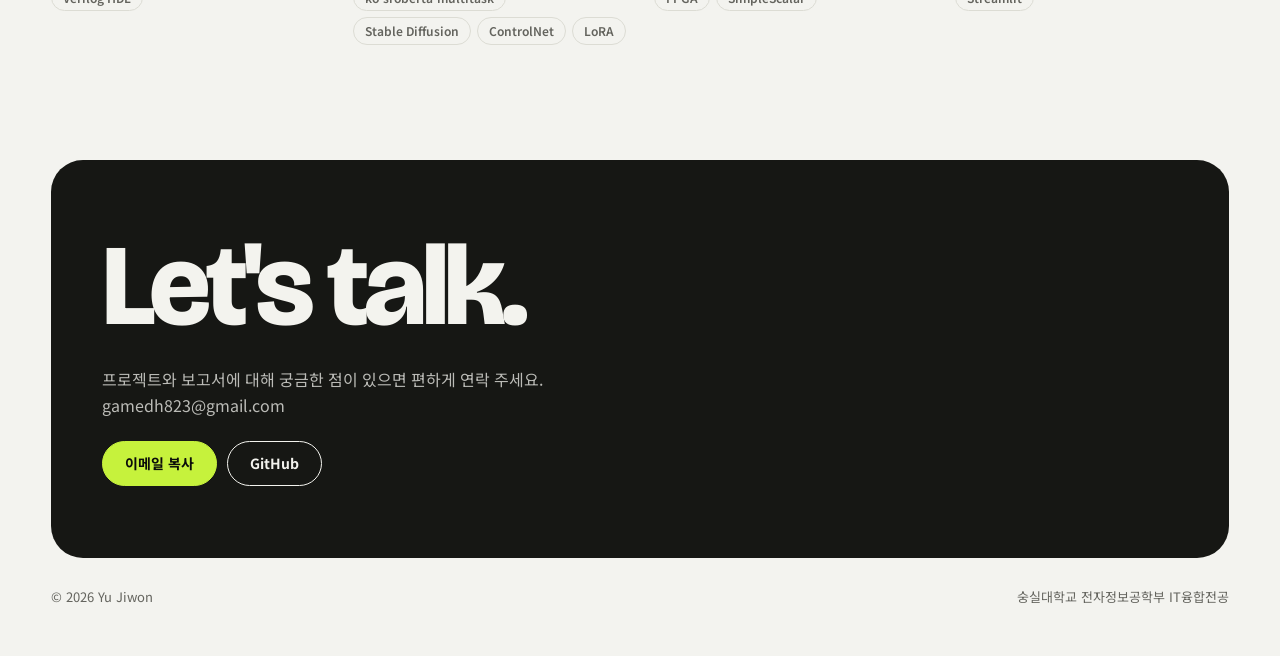
==== commit be3f7ec9: "Experience에서 정보처리기사 항목 제거" ====
--- a/index.html
+++ b/index.html
@@ -30,11 +30,11 @@
       <p class="blurb"><span class="ln">검색 엔진, 병렬 처리 구조, 생성형 AI, 임베디드, 반도체 리소그래피까지.</span><span class="ln">직접 구현하고 수치로 검증한 결과를 원본 보고서와 함께 정리했습니다.</span></p>
       <div class="btns"><button class="btn lime" type="button" data-copy="gamedh823@gmail.com"><span>이메일 복사</span></button><a class="btn" href="https://github.com/gamedh823-cmd/portfolio" target="_blank" rel="noopener">GitHub 저장소</a></div>
     </div>
-    <aside class="hx" aria-label="Experience"><h2>Experience</h2><ul><li><span class="yr">2025</span><div><b>SSU DATATHON 우수상</b><em>FAISS 기반 의미론적 검색 엔진 모델 구축</em></div></li><li><span class="yr">2025</span><div><b>한이음 드림업 장려상</b><em>과기정통부 주최 · 생성형 AI 결함 데이터 증강</em></div></li><li><span class="yr">2026</span><div><b>SKT ALEPH 1기</b><em>이수 중</em></div></li><li><span class="yr">자격</span><div><b>정보처리기사</b><em>필기 합격 · 실기 준비 중</em></div></li><li><span class="yr">학력</span><div><b>숭실대학교 전자정보공학부 IT융합전공</b><em>7학기 이수 후 휴학</em></div></li></ul></aside>
+    <aside class="hx" aria-label="Experience"><h2>Experience</h2><ul><li><span class="yr">2025</span><div><b>SSU DATATHON 우수상</b><em>FAISS 기반 의미론적 검색 엔진 모델 구축</em></div></li><li><span class="yr">2025</span><div><b>한이음 드림업 장려상</b><em>과기정통부 주최 · 생성형 AI 결함 데이터 증강</em></div></li><li><span class="yr">2026</span><div><b>SKT ALEPH 1기</b><em>이수 중</em></div></li><li><span class="yr">학력</span><div><b>숭실대학교 전자정보공학부 IT융합전공</b><em>7학기 이수 후 휴학</em></div></li></ul></aside>
   </section>
   <div class="nums"><div><b>8</b><span>프로젝트</span></div><div><b>2</b><span>수상 (우수상 · 장려상)</span></div><div><b>7</b><span>학기 이수 · IT융합전공</span></div></div>
   <section class="blk" id="about"><h2 class="t">About</h2><p class="about">서로 다른 레이어의 프로젝트를 직접 설계하고 구현해왔습니다.<br><mark>왜 이 방식을 선택했는가</mark>와 <mark>결과를 어떻게 수치로 증명할 수 있는가</mark>를 가장 중요하게 생각합니다.</p></section>
-  <a id="projects"></a><section class="blk" id="work"><h2 class="t">Selected work</h2><div><article class="pc" style="--i:0" data-slug="enginesquare-killchain-soc" data-meta="2026 · SKT ALEPH 팀 프로젝트" data-title="EngineSquare 통합 보안 관제 — 킬체인 상관분석과 IoT 대응" data-res="3종 연쇄 → CRITICAL 자동 대응"><div class="pt"><div class="pidx">01 / 09</div><div class="pmeta">2026 · SKT ALEPH 팀 프로젝트</div><h3><a class="stretch" href="https://github.com/gamedh823-cmd/portfolio/blob/main/projects/enginesquare-killchain-soc/README.md" target="_blank" rel="noopener">EngineSquare 통합 보안 관제 — 킬체인 상관분석과 IoT 대응</a></h3><p class="pres">3종 연쇄 → CRITICAL 자동 대응</p><p class="psum">같은 IP에서 정찰·인증 공격·장치 제어가 이어지면 자동으로 판정해 차단하고, ESP32 LED로 위험도를 알립니다.</p><div class="tags"><span class="tag">Graylog</span><span class="tag">n8n</span><span class="tag">pfSense</span><span class="tag">ESP32</span></div><div class="plinks"><a href="https://github.com/gamedh823-cmd/portfolio/blob/main/projects/enginesquare-killchain-soc/README.md" target="_blank" rel="noopener">README</a><span class="more">자세히 보기 →</span></div></div><div class="pm"><div class="dev"><div class="dev-bar"><i></i><i></i><i></i></div><img src="./assets/enginesquare-killchain-soc.png" alt="n8n 워크플로우 실행 — CRITICAL 분기 전 노드 성공"></div></div></article><article class="pc" style="--i:0" data-slug="semantic-search-engine" data-meta="2025 · SSU DATATHON" data-title="의미론적 검색 엔진 모델 구축 — 4bit Pathfinder" data-res="데이터톤 우수상"><div class="pt"><div class="pidx">02 / 09</div><div class="pmeta">2025 · SSU DATATHON</div><h3><a class="stretch" href="./project-pages/semantic-search-engine.html">의미론적 검색 엔진 모델 구축 — 4bit Pathfinder</a></h3><p class="pres">데이터톤 우수상</p><p class="psum">62,199건 논문 데이터의 키워드 결측치를 복구해, FAISS 기반 연구자·기관 추천 엔진을 만들었습니다.</p><div class="tags"><span class="tag">Python</span><span class="tag">FAISS</span><span class="tag">ko-sroberta-multitask</span><span class="tag">Streamlit</span></div><div class="plinks"><a href="https://github.com/gamedh823-cmd/portfolio/blob/main/projects/semantic-search-engine/README.md" target="_blank" rel="noopener">README</a><a href="./projects/semantic-search-engine/datathon_report.pdf" target="_blank" rel="noopener">결과보고서 PDF</a><span class="more">자세히 보기 →</span></div></div><div class="pm"><div class="dev"><div class="dev-bar"><i></i><i></i><i></i></div><img src="./assets/semantic-search-engine.png" alt="4bit Pathfinder 실행 화면"></div></div></article><article class="pc" style="--i:1" data-slug="hanium-dreamup" data-meta="2025 · 과학기술정보통신부 주최" data-title="한이음 드림업: 결함 데이터 증강 시스템" data-res="과기정통부 주최 장려상"><div class="pt"><div class="pidx">03 / 09</div><div class="pmeta">2025 · 과학기술정보통신부 주최</div><h3><a class="stretch" href="./project-pages/hanium-dreamup.html">한이음 드림업: 결함 데이터 증강 시스템</a></h3><p class="pres">과기정통부 주최 장려상</p><p class="psum">Stable Diffusion·ControlNet으로 제조 결함 이미지를 생성해, 학습 데이터 부족 문제를 해결했습니다.</p><div class="tags"><span class="tag">Python</span><span class="tag">Django</span><span class="tag">AWS S3/RDS</span><span class="tag">Stable Diffusion</span></div><div class="plinks"><a href="https://github.com/gamedh823-cmd/portfolio/blob/main/projects/hanium-dreamup/README.md" target="_blank" rel="noopener">README</a><a href="./projects/hanium-dreamup/hanium_report.pdf" target="_blank" rel="noopener">개발보고서 PDF</a><a href="./projects/hanium-dreamup/hanium_design.pdf" target="_blank" rel="noopener">설계서 PDF</a><span class="more">자세히 보기 →</span></div></div><div class="pm"><div class="dev"><div class="dev-bar"><i></i><i></i><i></i></div><img src="./assets/hanium-dreamup.jpg" alt="genboost 웹앱 생성 결과 화면 (결함 이미지와 LPIPS 평가 지표)"></div></div></article><article class="pc" style="--i:2" data-slug="os-monte-carlo-parallel" data-meta="2026 · 운영체제" data-title="CPU-bound Monte Carlo 병렬 처리 구조 성능 분석" data-res="4-worker 효율 92.5~94.0%"><div class="pt"><div class="pidx">04 / 09</div><div class="pmeta">2026 · 운영체제</div><h3><a class="stretch" href="./project-pages/os-monte-carlo-parallel.html">CPU-bound Monte Carlo 병렬 처리 구조 성능 분석</a></h3><p class="pres">4-worker 효율 92.5~94.0%</p><p class="psum">5가지 병렬 처리 구조를 직접 구현해, 워커 수와 실행 효율의 관계를 수치로 입증했습니다.</p><div class="tags"><span class="tag">C</span><span class="tag">Linux</span><span class="tag">POSIX pthread</span><span class="tag">Process/IPC</span></div><div class="plinks"><a href="https://github.com/gamedh823-cmd/portfolio/blob/main/projects/os-monte-carlo-parallel/README.md" target="_blank" rel="noopener">README</a><a href="./projects/os-monte-carlo-parallel/os_report.pdf" target="_blank" rel="noopener">보고서 PDF</a><span class="more">자세히 보기 →</span></div></div><div class="pm"><div class="dev"><div class="dev-bar"><i></i><i></i><i></i></div><img src="./assets/os-monte-carlo-parallel.png" alt="Worker 수 증가에 따른 실행 시간 감소 그래프"></div></div></article><article class="pc" style="--i:3" data-slug="ai-anomaly-detection" data-meta="2025 · 인공신경망(ANN)" data-title="Autoencoder 기반 이상 탐지 모델 하이퍼파라미터 최적화" data-res="재구성 오차율 최소화"><div class="pt"><div class="pidx">05 / 09</div><div class="pmeta">2025 · 인공신경망(ANN)</div><h3><a class="stretch" href="./project-pages/ai-anomaly-detection.html">Autoencoder 기반 이상 탐지 모델 하이퍼파라미터 최적화</a></h3><p class="pres">재구성 오차율 최소화</p><p class="psum">심각한 과적합의 원인을 하이퍼파라미터별로 실험해, Test Accuracy를 81%까지 끌어올렸습니다.</p><div class="tags"><span class="tag">PyTorch</span><span class="tag">Autoencoder</span></div><div class="plinks"><a href="https://github.com/gamedh823-cmd/portfolio/blob/main/projects/ai-anomaly-detection/README.md" target="_blank" rel="noopener">README</a><a href="./projects/ai-anomaly-detection/ann_project.pdf" target="_blank" rel="noopener">연구보고서 PDF</a><span class="more">자세히 보기 →</span></div></div><div class="pm"><div class="dev"><div class="dev-bar"><i></i><i></i><i></i></div><img src="./assets/ai-anomaly-detection.png" alt="정상/이상 데이터 재구성 오차 분포 개념도"></div></div></article><article class="pc" style="--i:4" data-slug="arm-image-processing" data-meta="2025 · 마이크로프로세서" data-title="ARM 코드 최적화 및 이미지 변환 시스템 구현" data-res="링커 충돌 분석·해결"><div class="pt"><div class="pidx">06 / 09</div><div class="pmeta">2025 · 마이크로프로세서</div><h3><a class="stretch" href="./project-pages/arm-image-processing.html">ARM 코드 최적화 및 이미지 변환 시스템 구현</a></h3><p class="pres">링커 충돌 분석·해결</p><p class="psum">ARM 어셈블리로 이미지 색 반전 연산을 구현하고, 링커 충돌 문제를 직접 분석해 해결했습니다.</p><div class="tags"><span class="tag">ARM Assembly</span><span class="tag">Keil MDK</span><span class="tag">Embedded System</span></div><div class="plinks"><a href="https://github.com/gamedh823-cmd/portfolio/blob/main/projects/arm-image-processing/README.md" target="_blank" rel="noopener">README</a><a href="./projects/arm-image-processing/microprocessor_report.pdf" target="_blank" rel="noopener">보고서 PDF</a><a href="./projects/arm-image-processing/microprocessor_presentation.pdf" target="_blank" rel="noopener">발표자료 PDF</a><span class="more">자세히 보기 →</span></div></div><div class="pm"><div class="dev"><div class="dev-bar"><i></i><i></i><i></i></div><img src="./assets/arm-image-processing.png" alt="Keil MDK 메모리 뷰 (음화 변환 실행 결과)"></div></div></article><article class="pc" style="--i:5" data-slug="cpu-4bit-architecture" data-meta="2024 · 컴퓨터구조" data-title="Computer Architecture: 프로세서·캐시 구성 성능 분석" data-res="설계 명세 동작 검증"><div class="pt"><div class="pidx">07 / 09</div><div class="pmeta">2024 · 컴퓨터구조</div><h3><a class="stretch" href="./project-pages/cpu-4bit-architecture.html">Computer Architecture: 프로세서·캐시 구성 성능 분석</a></h3><p class="pres">설계 명세 동작 검증</p><p class="psum">SimpleScalar로 프로세서·캐시 구성을 바꿔가며, 4개 벤치마크로 성능 변화를 정량 분석했습니다.</p><div class="tags"><span class="tag">SimpleScalar</span><span class="tag">C</span><span class="tag">Cache/Branch Predictor Simulation</span></div><div class="plinks"><a href="https://github.com/gamedh823-cmd/portfolio/blob/main/projects/cpu-4bit-architecture/README.md" target="_blank" rel="noopener">README</a><a href="./projects/cpu-4bit-architecture/computer_architecture_report.pdf" target="_blank" rel="noopener">보고서 PDF</a><span class="more">자세히 보기 →</span></div></div><div class="pm"><div class="dev"><div class="dev-bar"><i></i><i></i><i></i></div><img src="./assets/cpu-4bit-architecture.png" alt="GCC 벤치마크 기준 프로세서·캐시 파라미터 6종별 성능 그래프"></div></div></article><article class="pc" style="--i:6" data-slug="fir-filter-design" data-meta="2025 · 디지털시스템설계" data-title="Reconfigurable FIR Filter 설계" data-res="Waveform으로 동작 검증"><div class="pt"><div class="pidx">08 / 09</div><div class="pmeta">2025 · 디지털시스템설계</div><h3><a class="stretch" href="./project-pages/fir-filter-design.html">Reconfigurable FIR Filter 설계</a></h3><p class="pres">Waveform으로 동작 검증</p><p class="psum">21-tap 재구성형 FIR 필터를 Verilog로 설계해, 계수 변경 중 파형이 깨지는 문제를 해결했습니다.</p><div class="tags"><span class="tag">Verilog HDL</span><span class="tag">FPGA</span><span class="tag">Quartus</span><span class="tag">QuestaSim</span></div><div class="plinks"><a href="https://github.com/gamedh823-cmd/portfolio/blob/main/projects/fir-filter-design/README.md" target="_blank" rel="noopener">README</a><a href="./projects/fir-filter-design/fir_filter_report.pdf" target="_blank" rel="noopener">보고서 PDF</a><span class="more">자세히 보기 →</span></div></div><div class="pm"><div class="dev"><div class="dev-bar"><i></i><i></i><i></i></div><img src="./assets/fir-filter-design.png" alt="QuestaSim Impulse Response Waveform 시뮬레이션 결과"></div></div></article><article class="pc" style="--i:7" data-slug="lithography-opc-pbl" data-meta="2026 · 컴퓨터를 활용한 리소그래피 PBL" data-title="OPC Recipe 파라미터 변화에 따른 Mask·Contour 보정 분석" data-res="Corner Rounding 24.39 → 19.1nm"><div class="pt"><div class="pidx">09 / 09</div><div class="pmeta">2026 · 컴퓨터를 활용한 리소그래피 PBL</div><h3><a class="stretch" href="./project-pages/lithography-opc-pbl.html">OPC Recipe 파라미터 변화에 따른 Mask·Contour 보정 분석</a></h3><p class="pres">Corner Rounding 24.39 → 19.1nm</p><p class="psum">default·split recipe로 OPC를 수행해, Corner Rounding을 24.39nm에서 19.1nm로 줄였습니다.</p><div class="tags"><span class="tag">OPC</span><span class="tag">Synopsys Proteus</span><span class="tag">Contour Simulation</span></div><div class="plinks"><a href="https://github.com/gamedh823-cmd/portfolio/blob/main/projects/lithography-opc-pbl/README.md" target="_blank" rel="noopener">README</a><a href="./projects/lithography-opc-pbl/lithography_pbl.pdf" target="_blank" rel="noopener">발표자료 PDF</a><span class="more">자세히 보기 →</span></div></div><div class="pm"><div class="dev"><div class="dev-bar"><i></i><i></i><i></i></div><img src="./assets/lithography-opc-pbl.png" alt="Split recipe 적용 후 Corner Rounding 19.09nm 측정 화면 (Synopsys Proteus)"></div></div></article></div></section>
+  <a id="projects"></a><section class="blk" id="work"><h2 class="t">Selected work</h2><div><article class="pc" style="--i:0" data-slug="enginesquare-killchain-soc" data-meta="2026 · SKT ALEPH 팀 프로젝트" data-title="EngineSquare 통합 보안 관제 — 킬체인 상관분석과 IoT 대응" data-res="3종 연쇄 → CRITICAL 자동 대응"><div class="pt"><div class="pidx">01 / 09</div><div class="pmeta">2026 · SKT ALEPH 팀 프로젝트</div><h3><a class="stretch" href="./project-pages/enginesquare-killchain-soc.html">EngineSquare 통합 보안 관제 — 킬체인 상관분석과 IoT 대응</a></h3><p class="pres">3종 연쇄 → CRITICAL 자동 대응</p><p class="psum">같은 IP에서 정찰·인증 공격·장치 제어가 이어지면 자동으로 판정해 차단하고, ESP32 LED로 위험도를 알립니다.</p><div class="tags"><span class="tag">Graylog</span><span class="tag">n8n</span><span class="tag">pfSense</span><span class="tag">ESP32</span></div><div class="plinks"><a href="https://github.com/gamedh823-cmd/portfolio/blob/main/projects/enginesquare-killchain-soc/README.md" target="_blank" rel="noopener">README</a><span class="more">자세히 보기 →</span></div></div><div class="pm"><div class="dev"><div class="dev-bar"><i></i><i></i><i></i></div><img src="./assets/enginesquare-killchain-soc.png" alt="n8n 워크플로우 실행 — CRITICAL 분기 전 노드 성공"></div></div></article><article class="pc" style="--i:0" data-slug="semantic-search-engine" data-meta="2025 · SSU DATATHON" data-title="의미론적 검색 엔진 모델 구축 — 4bit Pathfinder" data-res="데이터톤 우수상"><div class="pt"><div class="pidx">02 / 09</div><div class="pmeta">2025 · SSU DATATHON</div><h3><a class="stretch" href="./project-pages/semantic-search-engine.html">의미론적 검색 엔진 모델 구축 — 4bit Pathfinder</a></h3><p class="pres">데이터톤 우수상</p><p class="psum">62,199건 논문 데이터의 키워드 결측치를 복구해, FAISS 기반 연구자·기관 추천 엔진을 만들었습니다.</p><div class="tags"><span class="tag">Python</span><span class="tag">FAISS</span><span class="tag">ko-sroberta-multitask</span><span class="tag">Streamlit</span></div><div class="plinks"><a href="https://github.com/gamedh823-cmd/portfolio/blob/main/projects/semantic-search-engine/README.md" target="_blank" rel="noopener">README</a><a href="./projects/semantic-search-engine/datathon_report.pdf" target="_blank" rel="noopener">결과보고서 PDF</a><span class="more">자세히 보기 →</span></div></div><div class="pm"><div class="dev"><div class="dev-bar"><i></i><i></i><i></i></div><img src="./assets/semantic-search-engine.png" alt="4bit Pathfinder 실행 화면"></div></div></article><article class="pc" style="--i:1" data-slug="hanium-dreamup" data-meta="2025 · 과학기술정보통신부 주최" data-title="한이음 드림업: 결함 데이터 증강 시스템" data-res="과기정통부 주최 장려상"><div class="pt"><div class="pidx">03 / 09</div><div class="pmeta">2025 · 과학기술정보통신부 주최</div><h3><a class="stretch" href="./project-pages/hanium-dreamup.html">한이음 드림업: 결함 데이터 증강 시스템</a></h3><p class="pres">과기정통부 주최 장려상</p><p class="psum">Stable Diffusion·ControlNet으로 제조 결함 이미지를 생성해, 학습 데이터 부족 문제를 해결했습니다.</p><div class="tags"><span class="tag">Python</span><span class="tag">Django</span><span class="tag">AWS S3/RDS</span><span class="tag">Stable Diffusion</span></div><div class="plinks"><a href="https://github.com/gamedh823-cmd/portfolio/blob/main/projects/hanium-dreamup/README.md" target="_blank" rel="noopener">README</a><a href="./projects/hanium-dreamup/hanium_report.pdf" target="_blank" rel="noopener">개발보고서 PDF</a><a href="./projects/hanium-dreamup/hanium_design.pdf" target="_blank" rel="noopener">설계서 PDF</a><span class="more">자세히 보기 →</span></div></div><div class="pm"><div class="dev"><div class="dev-bar"><i></i><i></i><i></i></div><img src="./assets/hanium-dreamup.jpg" alt="genboost 웹앱 생성 결과 화면 (결함 이미지와 LPIPS 평가 지표)"></div></div></article><article class="pc" style="--i:2" data-slug="os-monte-carlo-parallel" data-meta="2026 · 운영체제" data-title="CPU-bound Monte Carlo 병렬 처리 구조 성능 분석" data-res="4-worker 효율 92.5~94.0%"><div class="pt"><div class="pidx">04 / 09</div><div class="pmeta">2026 · 운영체제</div><h3><a class="stretch" href="./project-pages/os-monte-carlo-parallel.html">CPU-bound Monte Carlo 병렬 처리 구조 성능 분석</a></h3><p class="pres">4-worker 효율 92.5~94.0%</p><p class="psum">5가지 병렬 처리 구조를 직접 구현해, 워커 수와 실행 효율의 관계를 수치로 입증했습니다.</p><div class="tags"><span class="tag">C</span><span class="tag">Linux</span><span class="tag">POSIX pthread</span><span class="tag">Process/IPC</span></div><div class="plinks"><a href="https://github.com/gamedh823-cmd/portfolio/blob/main/projects/os-monte-carlo-parallel/README.md" target="_blank" rel="noopener">README</a><a href="./projects/os-monte-carlo-parallel/os_report.pdf" target="_blank" rel="noopener">보고서 PDF</a><span class="more">자세히 보기 →</span></div></div><div class="pm"><div class="dev"><div class="dev-bar"><i></i><i></i><i></i></div><img src="./assets/os-monte-carlo-parallel.png" alt="Worker 수 증가에 따른 실행 시간 감소 그래프"></div></div></article><article class="pc" style="--i:3" data-slug="ai-anomaly-detection" data-meta="2025 · 인공신경망(ANN)" data-title="Autoencoder 기반 이상 탐지 모델 하이퍼파라미터 최적화" data-res="재구성 오차율 최소화"><div class="pt"><div class="pidx">05 / 09</div><div class="pmeta">2025 · 인공신경망(ANN)</div><h3><a class="stretch" href="./project-pages/ai-anomaly-detection.html">Autoencoder 기반 이상 탐지 모델 하이퍼파라미터 최적화</a></h3><p class="pres">재구성 오차율 최소화</p><p class="psum">심각한 과적합의 원인을 하이퍼파라미터별로 실험해, Test Accuracy를 81%까지 끌어올렸습니다.</p><div class="tags"><span class="tag">PyTorch</span><span class="tag">Autoencoder</span></div><div class="plinks"><a href="https://github.com/gamedh823-cmd/portfolio/blob/main/projects/ai-anomaly-detection/README.md" target="_blank" rel="noopener">README</a><a href="./projects/ai-anomaly-detection/ann_project.pdf" target="_blank" rel="noopener">연구보고서 PDF</a><span class="more">자세히 보기 →</span></div></div><div class="pm"><div class="dev"><div class="dev-bar"><i></i><i></i><i></i></div><img src="./assets/ai-anomaly-detection.png" alt="정상/이상 데이터 재구성 오차 분포 개념도"></div></div></article><article class="pc" style="--i:4" data-slug="arm-image-processing" data-meta="2025 · 마이크로프로세서" data-title="ARM 코드 최적화 및 이미지 변환 시스템 구현" data-res="링커 충돌 분석·해결"><div class="pt"><div class="pidx">06 / 09</div><div class="pmeta">2025 · 마이크로프로세서</div><h3><a class="stretch" href="./project-pages/arm-image-processing.html">ARM 코드 최적화 및 이미지 변환 시스템 구현</a></h3><p class="pres">링커 충돌 분석·해결</p><p class="psum">ARM 어셈블리로 이미지 색 반전 연산을 구현하고, 링커 충돌 문제를 직접 분석해 해결했습니다.</p><div class="tags"><span class="tag">ARM Assembly</span><span class="tag">Keil MDK</span><span class="tag">Embedded System</span></div><div class="plinks"><a href="https://github.com/gamedh823-cmd/portfolio/blob/main/projects/arm-image-processing/README.md" target="_blank" rel="noopener">README</a><a href="./projects/arm-image-processing/microprocessor_report.pdf" target="_blank" rel="noopener">보고서 PDF</a><a href="./projects/arm-image-processing/microprocessor_presentation.pdf" target="_blank" rel="noopener">발표자료 PDF</a><span class="more">자세히 보기 →</span></div></div><div class="pm"><div class="dev"><div class="dev-bar"><i></i><i></i><i></i></div><img src="./assets/arm-image-processing.png" alt="Keil MDK 메모리 뷰 (음화 변환 실행 결과)"></div></div></article><article class="pc" style="--i:5" data-slug="cpu-4bit-architecture" data-meta="2024 · 컴퓨터구조" data-title="Computer Architecture: 프로세서·캐시 구성 성능 분석" data-res="설계 명세 동작 검증"><div class="pt"><div class="pidx">07 / 09</div><div class="pmeta">2024 · 컴퓨터구조</div><h3><a class="stretch" href="./project-pages/cpu-4bit-architecture.html">Computer Architecture: 프로세서·캐시 구성 성능 분석</a></h3><p class="pres">설계 명세 동작 검증</p><p class="psum">SimpleScalar로 프로세서·캐시 구성을 바꿔가며, 4개 벤치마크로 성능 변화를 정량 분석했습니다.</p><div class="tags"><span class="tag">SimpleScalar</span><span class="tag">C</span><span class="tag">Cache/Branch Predictor Simulation</span></div><div class="plinks"><a href="https://github.com/gamedh823-cmd/portfolio/blob/main/projects/cpu-4bit-architecture/README.md" target="_blank" rel="noopener">README</a><a href="./projects/cpu-4bit-architecture/computer_architecture_report.pdf" target="_blank" rel="noopener">보고서 PDF</a><span class="more">자세히 보기 →</span></div></div><div class="pm"><div class="dev"><div class="dev-bar"><i></i><i></i><i></i></div><img src="./assets/cpu-4bit-architecture.png" alt="GCC 벤치마크 기준 프로세서·캐시 파라미터 6종별 성능 그래프"></div></div></article><article class="pc" style="--i:6" data-slug="fir-filter-design" data-meta="2025 · 디지털시스템설계" data-title="Reconfigurable FIR Filter 설계" data-res="Waveform으로 동작 검증"><div class="pt"><div class="pidx">08 / 09</div><div class="pmeta">2025 · 디지털시스템설계</div><h3><a class="stretch" href="./project-pages/fir-filter-design.html">Reconfigurable FIR Filter 설계</a></h3><p class="pres">Waveform으로 동작 검증</p><p class="psum">21-tap 재구성형 FIR 필터를 Verilog로 설계해, 계수 변경 중 파형이 깨지는 문제를 해결했습니다.</p><div class="tags"><span class="tag">Verilog HDL</span><span class="tag">FPGA</span><span class="tag">Quartus</span><span class="tag">QuestaSim</span></div><div class="plinks"><a href="https://github.com/gamedh823-cmd/portfolio/blob/main/projects/fir-filter-design/README.md" target="_blank" rel="noopener">README</a><a href="./projects/fir-filter-design/fir_filter_report.pdf" target="_blank" rel="noopener">보고서 PDF</a><span class="more">자세히 보기 →</span></div></div><div class="pm"><div class="dev"><div class="dev-bar"><i></i><i></i><i></i></div><img src="./assets/fir-filter-design.png" alt="QuestaSim Impulse Response Waveform 시뮬레이션 결과"></div></div></article><article class="pc" style="--i:7" data-slug="lithography-opc-pbl" data-meta="2026 · 컴퓨터를 활용한 리소그래피 PBL" data-title="OPC Recipe 파라미터 변화에 따른 Mask·Contour 보정 분석" data-res="Corner Rounding 24.39 → 19.1nm"><div class="pt"><div class="pidx">09 / 09</div><div class="pmeta">2026 · 컴퓨터를 활용한 리소그래피 PBL</div><h3><a class="stretch" href="./project-pages/lithography-opc-pbl.html">OPC Recipe 파라미터 변화에 따른 Mask·Contour 보정 분석</a></h3><p class="pres">Corner Rounding 24.39 → 19.1nm</p><p class="psum">default·split recipe로 OPC를 수행해, Corner Rounding을 24.39nm에서 19.1nm로 줄였습니다.</p><div class="tags"><span class="tag">OPC</span><span class="tag">Synopsys Proteus</span><span class="tag">Contour Simulation</span></div><div class="plinks"><a href="https://github.com/gamedh823-cmd/portfolio/blob/main/projects/lithography-opc-pbl/README.md" target="_blank" rel="noopener">README</a><a href="./projects/lithography-opc-pbl/lithography_pbl.pdf" target="_blank" rel="noopener">발표자료 PDF</a><span class="more">자세히 보기 →</span></div></div><div class="pm"><div class="dev"><div class="dev-bar"><i></i><i></i><i></i></div><img src="./assets/lithography-opc-pbl.png" alt="Split recipe 적용 후 Corner Rounding 19.09nm 측정 화면 (Synopsys Proteus)"></div></div></article></div></section>
   <section class="blk" id="stack"><h2 class="t">Tech stack</h2><div class="stk"><div><h3>Languages</h3><div class="chips"><span class="tag">Python</span><span class="tag">C</span><span class="tag">ARM Assembly</span><span class="tag">Verilog HDL</span></div></div><div><h3>AI &amp; Data</h3><div class="chips"><span class="tag">PyTorch</span><span class="tag">FAISS</span><span class="tag">ko-sroberta-multitask</span><span class="tag">Stable Diffusion</span><span class="tag">ControlNet</span><span class="tag">LoRA</span></div></div><div><h3>Systems &amp; Embedded</h3><div class="chips"><span class="tag">Linux</span><span class="tag">POSIX pthread</span><span class="tag">Keil MDK</span><span class="tag">FPGA</span><span class="tag">SimpleScalar</span></div></div><div><h3>Web &amp; Infra</h3><div class="chips"><span class="tag">Django</span><span class="tag">AWS S3</span><span class="tag">AWS RDS</span><span class="tag">Streamlit</span></div></div></div></section>
   <section class="end" id="contact"><h2>Let's talk.</h2><p>프로젝트와 보고서에 대해 궁금한 점이 있으면 편하게 연락 주세요.<br>gamedh823@gmail.com</p><div class="btns"><button class="btn lime" type="button" data-copy="gamedh823@gmail.com"><span>이메일 복사</span></button><a class="btn" href="https://github.com/gamedh823-cmd/portfolio" target="_blank" rel="noopener">GitHub</a></div></section>
   <footer><span>© 2026 Yu Jiwon</span><span>숭실대학교 전자정보공학부 IT융합전공</span></footer>
